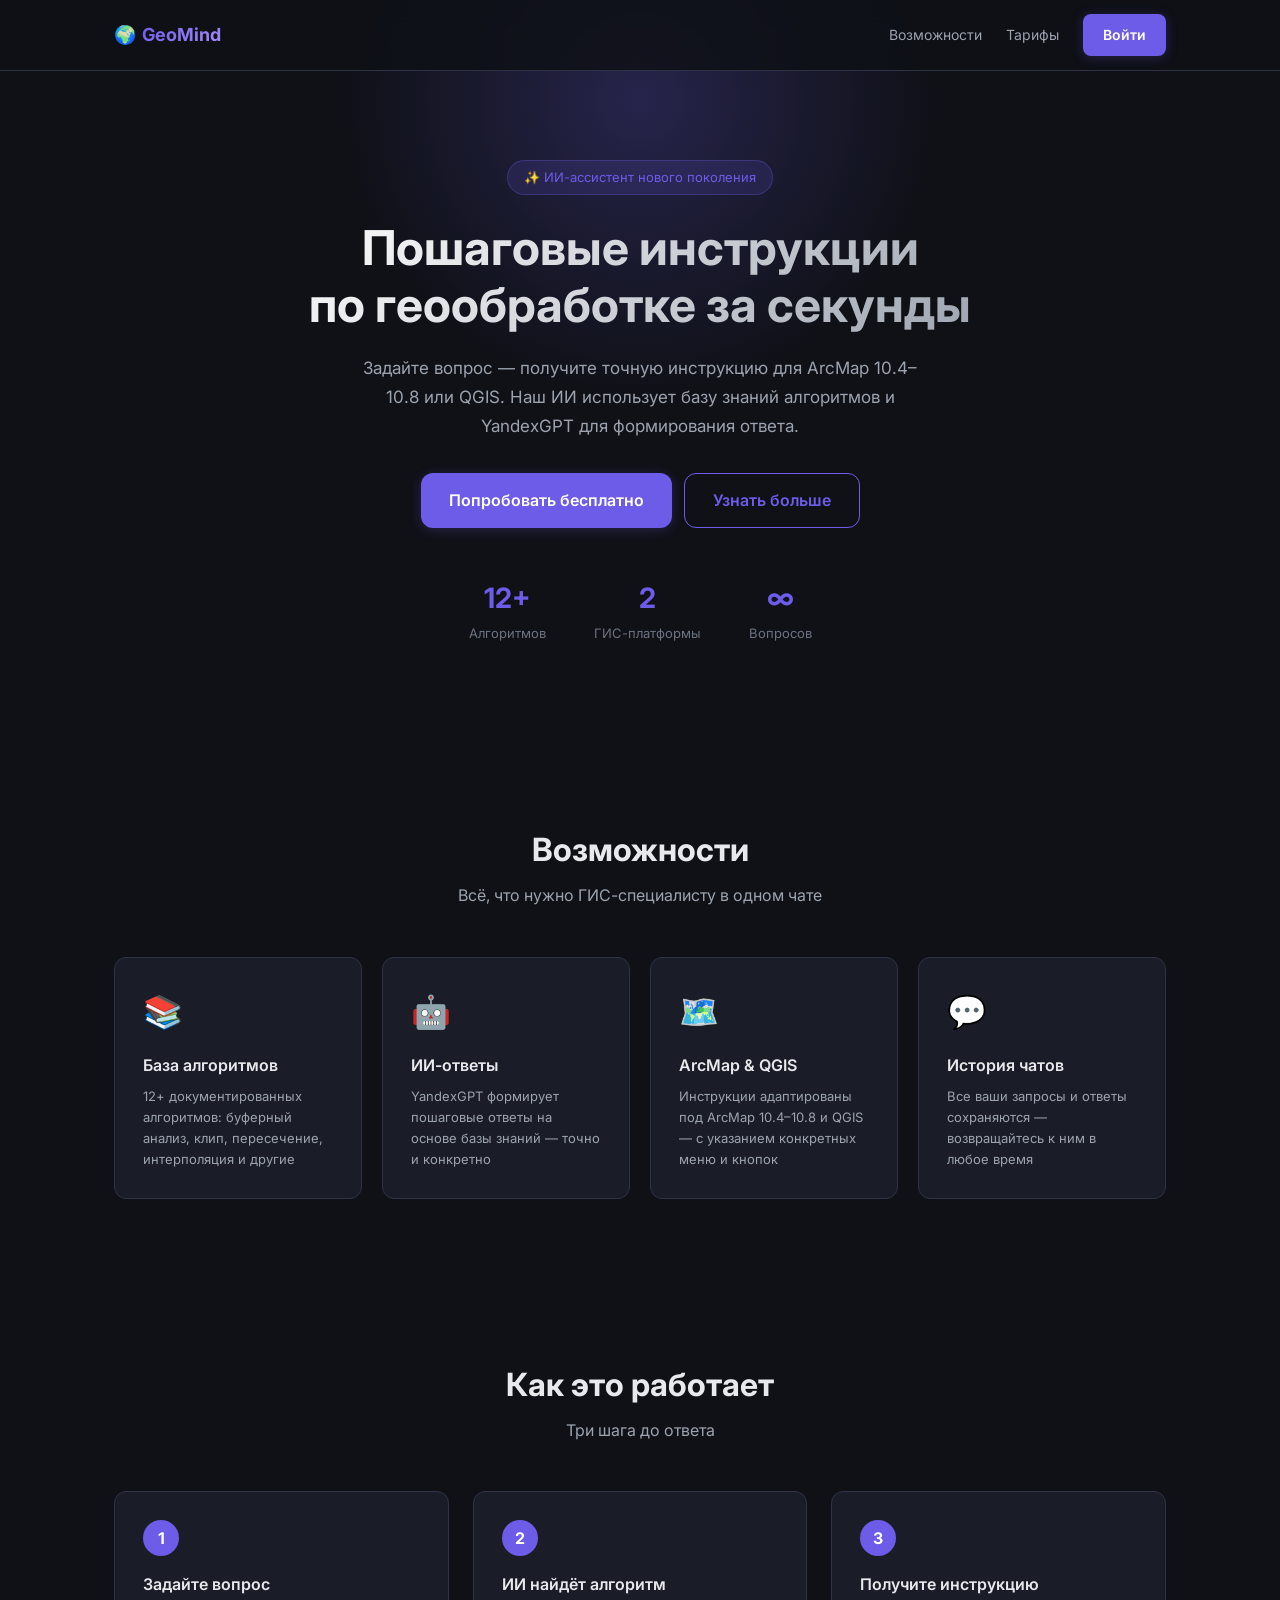
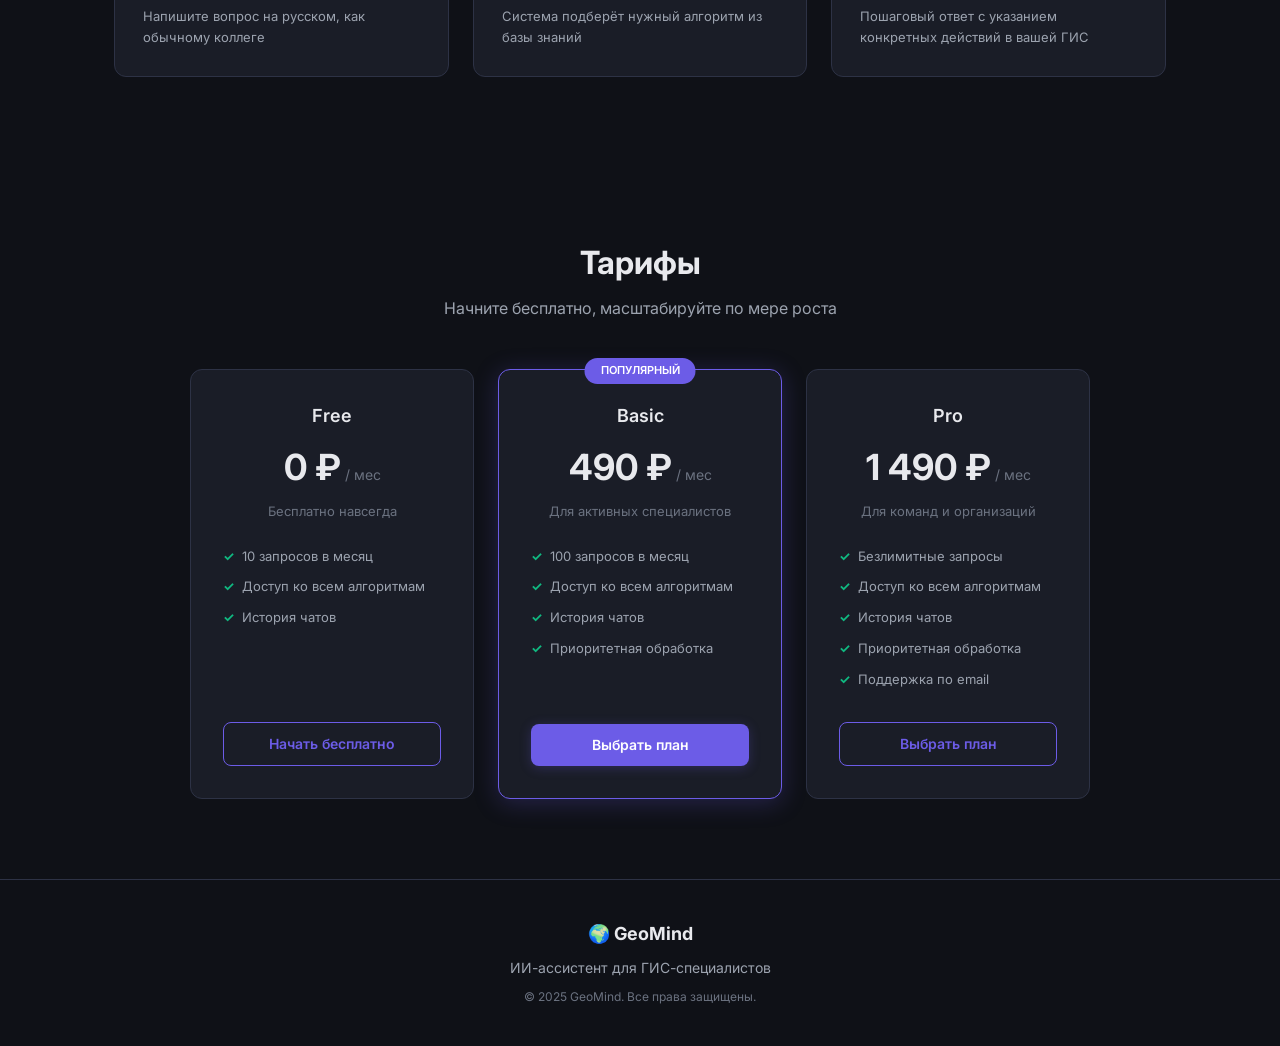
==== static/index.html @ 146fa484 "v3 локальный сайт" ====
<!DOCTYPE html>
<html lang="ru">
<head>
    <meta charset="UTF-8">
    <meta name="viewport" content="width=device-width, initial-scale=1.0">
    <title>GeoMind — ИИ-ассистент для ГИС-специалистов</title>
    <meta name="description" content="Чат-бот с базой знаний алгоритмов геообработки. Получайте пошаговые инструкции для ArcMap и QGIS.">
    <link rel="stylesheet" href="/static/css/style.css">
</head>
<body>

<!-- ===== Navbar ===== -->
<nav class="landing-nav">
    <div class="nav-inner">
        <div class="nav-logo">🌍 <span>GeoMind</span></div>
        <div class="nav-links">
            <a href="#features">Возможности</a>
            <a href="#pricing">Тарифы</a>
            <a href="/static/login.html" class="btn btn-primary">Войти</a>
        </div>
    </div>
</nav>

<!-- ===== Hero ===== -->
<section class="hero">
    <div class="hero-glow"></div>
    <div class="hero-content">
        <div class="hero-badge">✨ ИИ-ассистент нового поколения</div>
        <h1>Пошаговые инструкции<br>по геообработке за секунды</h1>
        <p class="hero-desc">
            Задайте вопрос — получите точную инструкцию для ArcMap 10.4–10.8 или QGIS.
            Наш ИИ использует базу знаний алгоритмов и YandexGPT для формирования ответа.
        </p>
        <div class="hero-actions">
            <a href="/static/login.html" class="btn btn-primary btn-lg">Попробовать бесплатно</a>
            <a href="#features" class="btn btn-outline btn-lg">Узнать больше</a>
        </div>
        <div class="hero-stats">
            <div class="hero-stat">
                <div class="hero-stat-value">12+</div>
                <div class="hero-stat-label">Алгоритмов</div>
            </div>
            <div class="hero-stat">
                <div class="hero-stat-value">2</div>
                <div class="hero-stat-label">ГИС-платформы</div>
            </div>
            <div class="hero-stat">
                <div class="hero-stat-value">∞</div>
                <div class="hero-stat-label">Вопросов</div>
            </div>
        </div>
    </div>
</section>

<!-- ===== Features ===== -->
<section class="features" id="features">
    <h2>Возможности</h2>
    <p class="section-desc">Всё, что нужно ГИС-специалисту в одном чате</p>
    <div class="features-grid">
        <div class="feature-card">
            <div class="feature-icon">📚</div>
            <h3>База алгоритмов</h3>
            <p>12+ документированных алгоритмов: буферный анализ, клип, пересечение, интерполяция и другие</p>
        </div>
        <div class="feature-card">
            <div class="feature-icon">🤖</div>
            <h3>ИИ-ответы</h3>
            <p>YandexGPT формирует пошаговые ответы на основе базы знаний — точно и конкретно</p>
        </div>
        <div class="feature-card">
            <div class="feature-icon">🗺️</div>
            <h3>ArcMap & QGIS</h3>
            <p>Инструкции адаптированы под ArcMap 10.4–10.8 и QGIS — с указанием конкретных меню и кнопок</p>
        </div>
        <div class="feature-card">
            <div class="feature-icon">💬</div>
            <h3>История чатов</h3>
            <p>Все ваши запросы и ответы сохраняются — возвращайтесь к ним в любое время</p>
        </div>
    </div>
</section>

<!-- ===== How it works ===== -->
<section class="how-it-works">
    <h2>Как это работает</h2>
    <p class="section-desc">Три шага до ответа</p>
    <div class="steps-grid">
        <div class="step-card">
            <div class="step-number">1</div>
            <h3>Задайте вопрос</h3>
            <p>Напишите вопрос на русском, как обычному коллеге</p>
        </div>
        <div class="step-card">
            <div class="step-number">2</div>
            <h3>ИИ найдёт алгоритм</h3>
            <p>Система подберёт нужный алгоритм из базы знаний</p>
        </div>
        <div class="step-card">
            <div class="step-number">3</div>
            <h3>Получите инструкцию</h3>
            <p>Пошаговый ответ с указанием конкретных действий в вашей ГИС</p>
        </div>
    </div>
</section>

<!-- ===== Pricing ===== -->
<section class="pricing" id="pricing">
    <h2>Тарифы</h2>
    <p class="section-desc">Начните бесплатно, масштабируйте по мере роста</p>
    <div class="plans-grid">
        <div class="plan-card">
            <h3>Free</h3>
            <div class="price">0 ₽<span> / мес</span></div>
            <div class="period">Бесплатно навсегда</div>
            <ul class="plan-features">
                <li>10 запросов в месяц</li>
                <li>Доступ ко всем алгоритмам</li>
                <li>История чатов</li>
            </ul>
            <a href="/static/login.html?plan=free" class="btn btn-outline btn-full">Начать бесплатно</a>
        </div>
        <div class="plan-card featured">
            <h3>Basic</h3>
            <div class="price">490 ₽<span> / мес</span></div>
            <div class="period">Для активных специалистов</div>
            <ul class="plan-features">
                <li>100 запросов в месяц</li>
                <li>Доступ ко всем алгоритмам</li>
                <li>История чатов</li>
                <li>Приоритетная обработка</li>
            </ul>
            <a href="/static/login.html?plan=basic" class="btn btn-primary btn-full">Выбрать план</a>
        </div>
        <div class="plan-card">
            <h3>Pro</h3>
            <div class="price">1 490 ₽<span> / мес</span></div>
            <div class="period">Для команд и организаций</div>
            <ul class="plan-features">
                <li>Безлимитные запросы</li>
                <li>Доступ ко всем алгоритмам</li>
                <li>История чатов</li>
                <li>Приоритетная обработка</li>
                <li>Поддержка по email</li>
            </ul>
            <a href="/static/login.html?plan=pro" class="btn btn-outline btn-full">Выбрать план</a>
        </div>
    </div>
</section>

<!-- ===== Footer ===== -->
<footer class="landing-footer">
    <div class="footer-inner">
        <div class="footer-logo">🌍 GeoMind</div>
        <div class="footer-text">ИИ-ассистент для ГИС-специалистов</div>
        <div class="footer-copy">© 2025 GeoMind. Все права защищены.</div>
    </div>
</footer>

</body>
</html>
---- static/css/style.css ----
@import url('https://fonts.googleapis.com/css2?family=Inter:wght@400;500;600;700&display=swap');

* { margin: 0; padding: 0; box-sizing: border-box; }

:root {
    --bg-primary: #0f1117;
    --bg-secondary: #1a1d27;
    --bg-tertiary: #242836;
    --bg-hover: #2d3245;
    --accent: #6c5ce7;
    --accent-hover: #7d6ff0;
    --accent-glow: rgba(108, 92, 231, 0.25);
    --text-primary: #e8e9ed;
    --text-secondary: #9ca3af;
    --text-muted: #6b7280;
    --border: #2d3245;
    --success: #10b981;
    --danger: #ef4444;
    --warning: #f59e0b;
    --radius: 12px;
    --radius-sm: 8px;
    --transition: 0.2s ease;
}

body {
    font-family: 'Inter', sans-serif;
    background: var(--bg-primary);
    color: var(--text-primary);
    line-height: 1.6;
    min-height: 100vh;
}

a { color: var(--accent); text-decoration: none; }
a:hover { color: var(--accent-hover); }

/* ========== Buttons ========== */
.btn {
    display: inline-flex; align-items: center; justify-content: center;
    padding: 10px 20px; border: none; border-radius: var(--radius-sm);
    font-family: inherit; font-size: 14px; font-weight: 600;
    cursor: pointer; transition: var(--transition); gap: 8px;
}
.btn-primary {
    background: var(--accent); color: #fff;
    box-shadow: 0 2px 12px var(--accent-glow);
}
.btn-primary:hover { background: var(--accent-hover); transform: translateY(-1px); }
.btn-outline {
    background: transparent; color: var(--accent);
    border: 1.5px solid var(--accent);
}
.btn-outline:hover { background: var(--accent); color: #fff; }
.btn-ghost {
    background: transparent; color: var(--text-secondary);
}
.btn-ghost:hover { background: var(--bg-hover); color: var(--text-primary); }
.btn-full { width: 100%; }

/* ========== Inputs ========== */
.input {
    width: 100%; padding: 10px 14px;
    background: var(--bg-tertiary); border: 1.5px solid var(--border);
    border-radius: var(--radius-sm); color: var(--text-primary);
    font-family: inherit; font-size: 14px;
    transition: var(--transition); outline: none;
}
.input:focus { border-color: var(--accent); box-shadow: 0 0 0 3px var(--accent-glow); }
.input::placeholder { color: var(--text-muted); }

/* ========== Auth Page ========== */
.auth-container {
    display: flex; align-items: center; justify-content: center;
    min-height: 100vh; padding: 20px;
}
.auth-card {
    width: 100%; max-width: 400px; padding: 40px;
    background: var(--bg-secondary); border: 1px solid var(--border);
    border-radius: var(--radius);
}
.auth-card h1 {
    font-size: 24px; font-weight: 700; margin-bottom: 8px;
    background: linear-gradient(135deg, var(--accent), #a78bfa);
    -webkit-background-clip: text; -webkit-text-fill-color: transparent;
}
.auth-card p { color: var(--text-secondary); margin-bottom: 28px; font-size: 14px; }
.form-group { margin-bottom: 16px; }
.form-group label {
    display: block; margin-bottom: 6px;
    font-size: 13px; font-weight: 500; color: var(--text-secondary);
}
.auth-footer { text-align: center; margin-top: 20px; font-size: 13px; color: var(--text-muted); }
.error-msg { color: var(--danger); font-size: 13px; margin-bottom: 12px; display: none; }

/* ========== Dashboard ========== */
.dashboard {
    display: grid;
    grid-template-columns: 260px 1fr 280px;
    height: 100vh;
}

/* --- Left Sidebar (Chats) --- */
.sidebar-left {
    background: var(--bg-secondary);
    border-right: 1px solid var(--border);
    display: flex; flex-direction: column;
    padding: 16px;
}
.sidebar-left h2 {
    font-size: 14px; font-weight: 600;
    color: var(--text-secondary); text-transform: uppercase;
    letter-spacing: 0.5px; margin-bottom: 12px;
}
.chat-list {
    flex: 1; overflow-y: auto;
    display: flex; flex-direction: column; gap: 4px;
}
.chat-item {
    padding: 10px 12px; border-radius: var(--radius-sm);
    cursor: pointer; transition: var(--transition);
    font-size: 14px; color: var(--text-secondary);
    display: flex; align-items: center; justify-content: space-between; gap: 4px;
}
.chat-title {
    flex: 1; overflow: hidden; text-overflow: ellipsis; white-space: nowrap;
    min-width: 0;
}
.chat-actions {
    flex-shrink: 0; gap: 2px; opacity: 0;
    transition: var(--transition);
    display: flex; position: relative; z-index: 2;
}
.chat-rename, .chat-delete {
    background: none; border: none; color: var(--text-muted);
    cursor: pointer; font-size: 16px; padding: 4px 6px; border-radius: 4px;
    transition: var(--transition); line-height: 1;
}
.chat-item:hover .chat-actions { opacity: 1; }
.chat-rename:hover { color: var(--accent); background: rgba(124, 58, 237, 0.15); }
.chat-delete:hover { color: var(--danger); background: rgba(239, 68, 68, 0.15); }
.chat-item:hover { background: var(--bg-hover); color: var(--text-primary); }
.chat-item.active { background: var(--accent); color: #fff; }
.chat-item.active .chat-actions { opacity: 1; }
.chat-item.active .chat-rename, .chat-item.active .chat-delete { color: rgba(255,255,255,0.6); }
.chat-item.active .chat-rename:hover { color: #fff; background: rgba(255,255,255,0.15); }
.chat-item.active .chat-delete:hover { color: #fff; background: rgba(255,255,255,0.15); }

/* --- Chat Area --- */
.chat-area {
    display: flex; flex-direction: column;
    background: var(--bg-primary);
}
.chat-header {
    padding: 16px 24px;
    border-bottom: 1px solid var(--border);
    font-size: 16px; font-weight: 600;
    display: flex; align-items: center; gap: 10px;
}
.chat-header .logo-icon {
    width: 28px; height: 28px; border-radius: 8px;
    background: linear-gradient(135deg, var(--accent), #a78bfa);
    display: flex; align-items: center; justify-content: center;
    font-size: 14px;
}
.messages {
    flex: 1; overflow-y: auto;
    padding: 24px; display: flex; flex-direction: column; gap: 16px;
}
.message {
    max-width: 75%; padding: 12px 16px;
    border-radius: var(--radius); font-size: 14px;
    line-height: 1.6; animation: fadeIn 0.3s ease;
}
@keyframes fadeIn { from { opacity: 0; transform: translateY(8px); } to { opacity: 1; transform: none; } }
.message.user {
    align-self: flex-end;
    background: var(--accent); color: #fff;
    border-bottom-right-radius: 4px;
}
.message.assistant {
    align-self: flex-start;
    background: var(--bg-secondary); color: var(--text-primary);
    border: 1px solid var(--border);
    border-bottom-left-radius: 4px;
}
.message.assistant pre {
    background: var(--bg-tertiary); padding: 8px 12px;
    border-radius: 6px; overflow-x: auto; margin: 8px 0;
    font-size: 13px;
}
.chat-input-area {
    padding: 16px 24px;
    border-top: 1px solid var(--border);
    display: flex; gap: 10px;
}
.chat-input-area .input { flex: 1; }
.empty-state {
    flex: 1; display: flex; align-items: center; justify-content: center;
    flex-direction: column; gap: 12px; color: var(--text-muted);
}
.empty-state .icon { font-size: 48px; opacity: 0.5; }

/* --- Right Sidebar (Profile) --- */
.sidebar-right {
    background: var(--bg-secondary);
    border-left: 1px solid var(--border);
    display: flex; flex-direction: column;
    padding: 20px;
}
.profile-section { margin-bottom: 24px; }
.profile-section h3 {
    font-size: 13px; font-weight: 600; color: var(--text-muted);
    text-transform: uppercase; letter-spacing: 0.5px;
    margin-bottom: 12px;
}
.profile-email {
    font-size: 14px; font-weight: 500; color: var(--text-primary);
    padding: 10px 12px; background: var(--bg-tertiary);
    border-radius: var(--radius-sm);
}
.stat-grid { display: flex; flex-direction: column; gap: 8px; }
.stat-item {
    display: flex; justify-content: space-between; align-items: center;
    padding: 10px 12px; background: var(--bg-tertiary);
    border-radius: var(--radius-sm); font-size: 13px;
}
.stat-item .label { color: var(--text-secondary); }
.stat-item .value { font-weight: 600; color: var(--text-primary); }
.stat-item .value.warn { color: var(--warning); }
.stat-item .value.danger { color: var(--danger); }
.plan-badge {
    display: inline-flex; align-items: center; gap: 6px;
    padding: 6px 12px; border-radius: 20px;
    font-size: 12px; font-weight: 600; text-transform: uppercase;
    letter-spacing: 0.5px;
}
.plan-badge.free { background: rgba(107, 114, 128, 0.2); color: var(--text-secondary); }
.plan-badge.basic { background: rgba(59, 130, 246, 0.2); color: #60a5fa; }
.plan-badge.pro { background: rgba(168, 85, 247, 0.2); color: #c084fc; }
.sidebar-bottom { margin-top: auto; display: flex; flex-direction: column; gap: 8px; }

/* ========== Plans Page ========== */
.plans-container {
    min-height: 100vh; padding: 60px 20px;
    display: flex; flex-direction: column; align-items: center;
}
.plans-container h1 {
    font-size: 32px; font-weight: 700; margin-bottom: 8px;
    background: linear-gradient(135deg, var(--accent), #a78bfa);
    -webkit-background-clip: text; -webkit-text-fill-color: transparent;
}
.plans-container .subtitle {
    color: var(--text-secondary); margin-bottom: 48px; font-size: 16px;
}
.plans-grid {
    display: grid; grid-template-columns: repeat(3, 1fr);
    gap: 24px; max-width: 900px; width: 100%;
}
.plan-card {
    background: var(--bg-secondary); border: 1px solid var(--border);
    border-radius: var(--radius); padding: 32px;
    display: flex; flex-direction: column;
    transition: var(--transition);
}
.plan-card:hover { border-color: var(--accent); transform: translateY(-4px); }
.plan-card.featured {
    border-color: var(--accent);
    box-shadow: 0 4px 24px var(--accent-glow);
    position: relative;
}
.plan-card.featured::before {
    content: 'Популярный';
    position: absolute; top: -12px; left: 50%; transform: translateX(-50%);
    background: var(--accent); color: #fff;
    padding: 4px 16px; border-radius: 20px;
    font-size: 11px; font-weight: 600; text-transform: uppercase;
}
.plan-card h3 { font-size: 18px; font-weight: 600; margin-bottom: 8px; }
.plan-card .price {
    font-size: 36px; font-weight: 700; margin-bottom: 4px;
}
.plan-card .price span { font-size: 14px; font-weight: 400; color: var(--text-muted); }
.plan-card .period { font-size: 13px; color: var(--text-muted); margin-bottom: 24px; }
.plan-features {
    list-style: none; margin-bottom: 32px; flex: 1;
    display: flex; flex-direction: column; gap: 10px;
}
.plan-features li {
    font-size: 13px; color: var(--text-secondary);
    display: flex; align-items: center; gap: 8px;
}
.plan-features li::before { content: '✓'; color: var(--success); font-weight: 700; }
.plans-back {
    margin-top: 32px; font-size: 14px; color: var(--text-muted);
}

/* ========== Loading ========== */
.typing-indicator {
    display: flex; gap: 4px; padding: 12px 16px;
    align-self: flex-start;
    background: var(--bg-secondary); border: 1px solid var(--border);
    border-radius: var(--radius); border-bottom-left-radius: 4px;
}
.typing-indicator span {
    width: 6px; height: 6px; border-radius: 50%;
    background: var(--text-muted);
    animation: typing 1.4s infinite ease-in-out;
}
.typing-indicator span:nth-child(2) { animation-delay: 0.2s; }
.typing-indicator span:nth-child(3) { animation-delay: 0.4s; }
@keyframes typing {
    0%, 60%, 100% { transform: translateY(0); opacity: 0.4; }
    30% { transform: translateY(-6px); opacity: 1; }
}

/* ========== Scrollbar ========== */
::-webkit-scrollbar { width: 6px; }
::-webkit-scrollbar-track { background: transparent; }
::-webkit-scrollbar-thumb { background: var(--bg-hover); border-radius: 3px; }
::-webkit-scrollbar-thumb:hover { background: var(--text-muted); }

/* ========== Landing Page ========== */
.btn-lg { padding: 14px 28px; font-size: 16px; border-radius: var(--radius); }

/* --- Navbar --- */
.landing-nav {
    position: fixed; top: 0; left: 0; right: 0; z-index: 100;
    background: rgba(15, 17, 23, 0.85); backdrop-filter: blur(12px);
    border-bottom: 1px solid var(--border);
}
.nav-inner {
    max-width: 1100px; margin: 0 auto;
    padding: 14px 24px;
    display: flex; align-items: center; justify-content: space-between;
}
.nav-logo {
    font-size: 18px; font-weight: 700; color: var(--text-primary);
    display: flex; align-items: center; gap: 6px;
}
.nav-logo span {
    background: linear-gradient(135deg, var(--accent), #a78bfa);
    -webkit-background-clip: text; background-clip: text;
    -webkit-text-fill-color: transparent;
}
.nav-links {
    display: flex; align-items: center; gap: 24px; font-size: 14px;
}
.nav-links a { color: var(--text-secondary); transition: var(--transition); }
.nav-links a:hover { color: var(--text-primary); }
.nav-links .btn { color: #fff; }

/* --- Hero --- */
.hero {
    position: relative; padding: 160px 24px 100px;
    text-align: center; overflow: hidden;
}
.hero-glow {
    position: absolute; top: -200px; left: 50%; transform: translateX(-50%);
    width: 600px; height: 600px; border-radius: 50%;
    background: radial-gradient(circle, var(--accent-glow) 0%, transparent 70%);
    pointer-events: none; animation: pulse 6s ease-in-out infinite;
}
@keyframes pulse {
    0%, 100% { opacity: 0.5; transform: translateX(-50%) scale(1); }
    50% { opacity: 0.8; transform: translateX(-50%) scale(1.1); }
}
.hero-content { position: relative; max-width: 720px; margin: 0 auto; }
.hero-badge {
    display: inline-block; padding: 6px 16px;
    background: rgba(108, 92, 231, 0.15); border: 1px solid rgba(108, 92, 231, 0.3);
    border-radius: 20px; font-size: 13px; color: var(--accent);
    margin-bottom: 24px;
}
.hero h1 {
    font-size: 48px; font-weight: 700; line-height: 1.2; margin-bottom: 20px;
    background: linear-gradient(135deg, #fff, var(--text-secondary));
    -webkit-background-clip: text; background-clip: text;
    -webkit-text-fill-color: transparent;
}
.hero-desc {
    font-size: 17px; color: var(--text-secondary);
    max-width: 560px; margin: 0 auto 32px; line-height: 1.7;
}
.hero-actions { display: flex; gap: 12px; justify-content: center; margin-bottom: 48px; }
.hero-stats {
    display: flex; justify-content: center; gap: 48px;
}
.hero-stat-value {
    font-size: 28px; font-weight: 700; color: var(--accent);
}
.hero-stat-label {
    font-size: 13px; color: var(--text-muted); margin-top: 2px;
}

/* --- Sections common --- */
.features, .how-it-works, .pricing {
    max-width: 1100px; margin: 0 auto;
    padding: 80px 24px; text-align: center;
}
.features h2, .how-it-works h2, .pricing h2 {
    font-size: 32px; font-weight: 700; margin-bottom: 8px;
}
.section-desc {
    color: var(--text-secondary); font-size: 16px; margin-bottom: 48px;
}

/* --- Features Grid --- */
.features-grid {
    display: grid; grid-template-columns: repeat(4, 1fr);
    gap: 20px; text-align: left;
}
.feature-card {
    padding: 28px; background: var(--bg-secondary);
    border: 1px solid var(--border); border-radius: var(--radius);
    transition: var(--transition);
}
.feature-card:hover { border-color: var(--accent); transform: translateY(-4px); }
.feature-icon { font-size: 32px; margin-bottom: 16px; }
.feature-card h3 { font-size: 16px; font-weight: 600; margin-bottom: 8px; }
.feature-card p { font-size: 13px; color: var(--text-secondary); line-height: 1.6; }

/* --- How it works --- */
.steps-grid {
    display: grid; grid-template-columns: repeat(3, 1fr);
    gap: 24px; text-align: left;
}
.step-card {
    padding: 28px; background: var(--bg-secondary);
    border: 1px solid var(--border); border-radius: var(--radius);
    position: relative;
}
.step-number {
    width: 36px; height: 36px; border-radius: 50%;
    background: var(--accent); color: #fff;
    display: flex; align-items: center; justify-content: center;
    font-size: 16px; font-weight: 700; margin-bottom: 16px;
}
.step-card h3 { font-size: 16px; font-weight: 600; margin-bottom: 8px; }
.step-card p { font-size: 13px; color: var(--text-secondary); line-height: 1.6; }

/* --- Pricing (on landing) --- */
.pricing .plans-grid { margin: 0 auto; }

/* --- Footer --- */
.landing-footer {
    border-top: 1px solid var(--border);
    padding: 40px 24px; text-align: center;
}
.footer-inner { max-width: 1100px; margin: 0 auto; }
.footer-logo {
    font-size: 18px; font-weight: 700; margin-bottom: 8px;
}
.footer-text { font-size: 14px; color: var(--text-secondary); margin-bottom: 8px; }
.footer-copy { font-size: 12px; color: var(--text-muted); }
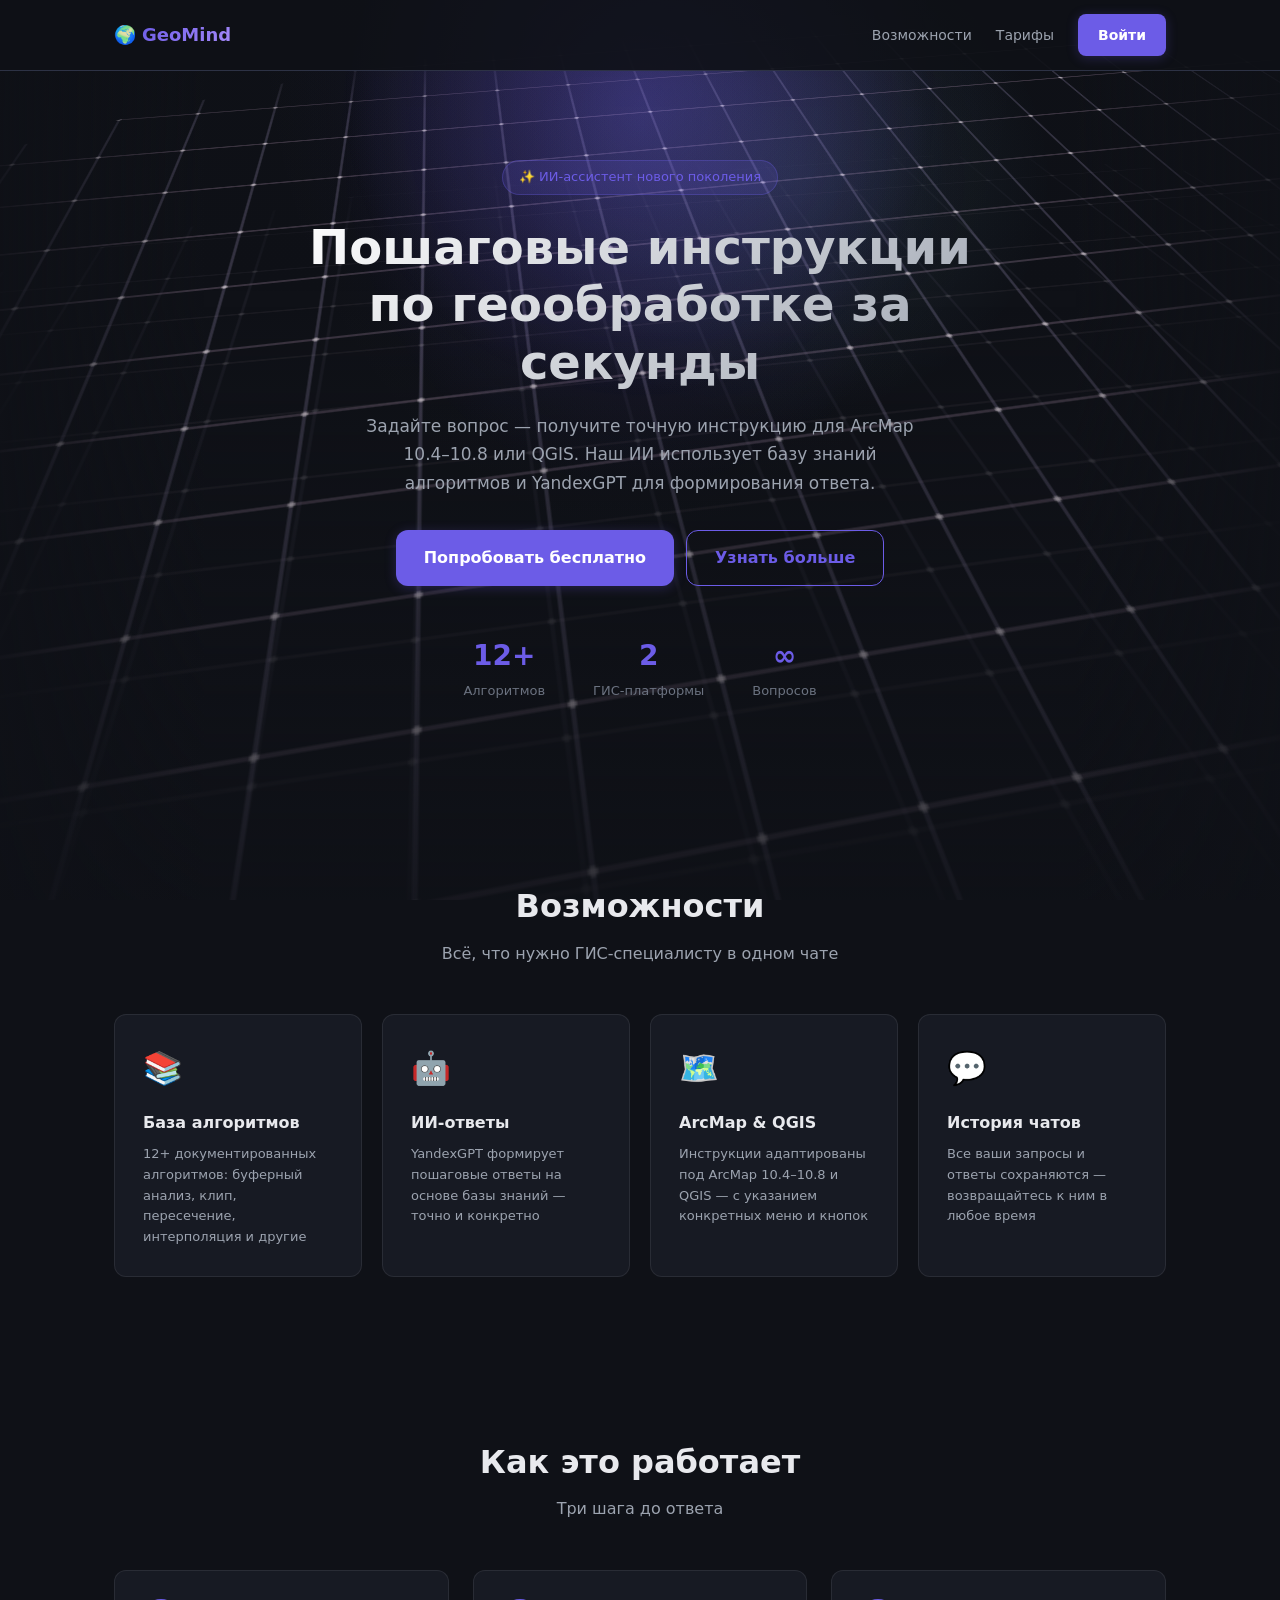
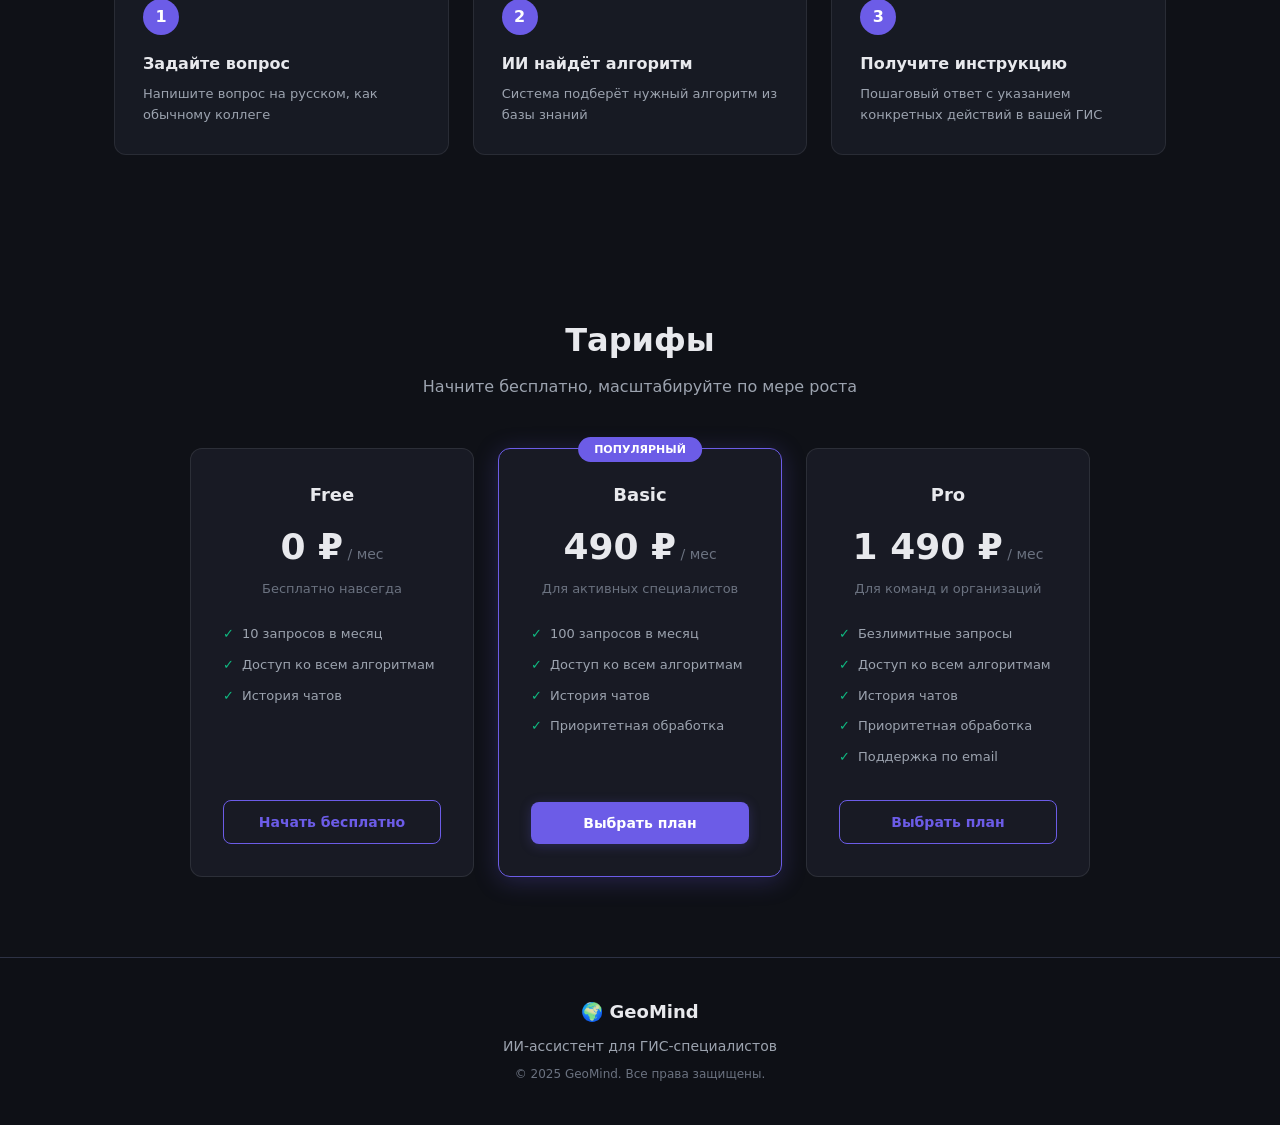
==== commit 6334da33: "v2 рабочая версия 4" ====
--- a/static/index.html
+++ b/static/index.html
@@ -5,9 +5,14 @@
     <meta name="viewport" content="width=device-width, initial-scale=1.0">
     <title>GeoMind — ИИ-ассистент для ГИС-специалистов</title>
     <meta name="description" content="Чат-бот с базой знаний алгоритмов геообработки. Получайте пошаговые инструкции для ArcMap и QGIS.">
-    <link rel="stylesheet" href="/static/css/style.css">
+    <link rel="icon" type="image/svg+xml" href="/static/favicon.svg?v=perf-ops-4">
+    <link rel="stylesheet" href="/static/css/style.min.css?v=perf-ops-4">
 </head>
 <body>
+<div class="landing-mesh-bg" aria-hidden="true">
+    <div class="mesh-plane mesh-plane-main"></div>
+    <div class="mesh-plane mesh-plane-shadow"></div>
+</div>
 
 <!-- ===== Navbar ===== -->
 <nav class="landing-nav">
@@ -26,7 +31,7 @@
     <div class="hero-glow"></div>
     <div class="hero-content">
         <div class="hero-badge">✨ ИИ-ассистент нового поколения</div>
-        <h1>Пошаговые инструкции<br>по геообработке за секунды</h1>
+        <h1>Пошаговые инструкции <br>по геообработке за секунды</h1>
         <p class="hero-desc">
             Задайте вопрос — получите точную инструкцию для ArcMap 10.4–10.8 или QGIS.
             Наш ИИ использует базу знаний алгоритмов и YandexGPT для формирования ответа.
--- a/static/css/style.min.css
+++ b/static/css/style.min.css
@@ -0,0 +1 @@
+*{margin:0;padding:0;box-sizing:border-box}html{width:100%;max-width:100%;overflow-x:hidden}:root{--bg-primary:#0f1117;--bg-secondary:#1a1d27;--bg-tertiary:#242836;--bg-hover:#2d3245;--accent:#6c5ce7;--accent-hover:#7d6ff0;--accent-glow:rgba(108, 92, 231, 0.25);--text-primary:#e8e9ed;--text-secondary:#9ca3af;--text-muted:#6b7280;--border:#2d3245;--success:#10b981;--danger:#ef4444;--warning:#f59e0b;--radius:12px;--radius-sm:8px;--transition:0.2s ease}body{font-family:Inter,ui-sans-serif,system-ui,-apple-system,BlinkMacSystemFont,"Segoe UI",sans-serif;background:var(--bg-primary);color:var(--text-primary);line-height:1.6;width:100%;max-width:100%;min-height:100vh;overflow-x:hidden}a{color:var(--accent);text-decoration:none}a:hover{color:var(--accent-hover)}.btn{display:inline-flex;align-items:center;justify-content:center;padding:10px 20px;border:none;border-radius:var(--radius-sm);font-family:inherit;font-size:14px;font-weight:600;cursor:pointer;transition:var(--transition);gap:8px}.btn-primary{background:var(--accent);color:#fff;box-shadow:0 2px 12px var(--accent-glow)}.btn-primary:hover{background:var(--accent-hover);transform:translateY(-1px)}.btn-outline{background:0 0;color:var(--accent);border:1.5px solid var(--accent)}.btn-outline:hover{background:var(--accent);color:#fff}.btn-ghost{background:0 0;color:var(--text-secondary)}.btn-ghost:hover{background:var(--bg-hover);color:var(--text-primary)}.btn-full{width:100%}.input{width:100%;padding:10px 14px;background:var(--bg-tertiary);border:1.5px solid var(--border);border-radius:var(--radius-sm);color:var(--text-primary);font-family:inherit;font-size:14px;transition:var(--transition);outline:0}.input:focus{border-color:var(--accent);box-shadow:0 0 0 3px var(--accent-glow)}.input::placeholder{color:var(--text-muted)}.auth-container{display:flex;align-items:center;justify-content:center;min-height:100vh;padding:20px}.auth-card{width:100%;max-width:400px;padding:40px;background:var(--bg-secondary);border:1px solid var(--border);border-radius:var(--radius)}.auth-card h1{font-size:24px;font-weight:700;margin-bottom:8px;background:linear-gradient(135deg,var(--accent),#a78bfa);-webkit-background-clip:text;-webkit-text-fill-color:transparent}.auth-card p{color:var(--text-secondary);margin-bottom:28px;font-size:14px}.form-group{margin-bottom:16px}.form-group label{display:block;margin-bottom:6px;font-size:13px;font-weight:500;color:var(--text-secondary)}.auth-footer{text-align:center;margin-top:20px;font-size:13px;color:var(--text-muted)}.error-msg{color:var(--danger);font-size:13px;margin-bottom:12px;display:none}.dashboard{display:grid;grid-template-columns:260px 1fr 280px;height:100vh;overflow:hidden}.sidebar-left{background:var(--bg-secondary);border-right:1px solid var(--border);display:flex;flex-direction:column;padding:16px;min-height:0;overflow:hidden}.sidebar-left h2{font-size:14px;font-weight:600;color:var(--text-secondary);text-transform:uppercase;letter-spacing:.5px;margin-bottom:12px}.chat-list{flex:1;overflow-y:auto;display:flex;flex-direction:column;gap:4px;min-height:0}.sidebar-left-bottom{margin-top:12px;padding-top:12px;border-top:1px solid var(--border);flex-shrink:0}.report-bug-widget{display:flex;flex-direction:column;gap:10px}.report-bug-panel{display:flex;flex-direction:column;gap:10px;padding:12px;background:var(--bg-tertiary);border:1px solid var(--border);border-radius:var(--radius-sm)}.report-bug-panel[hidden]{display:none!important}.report-bug-btn{min-height:42px}.report-bug-textarea{width:100%;min-height:88px;resize:vertical;padding:10px 12px;background:var(--bg-primary);border:1px solid var(--border);border-radius:var(--radius-sm);color:var(--text-primary);font-family:inherit;font-size:13px;line-height:1.45;outline:0}.report-bug-textarea:focus{border-color:var(--accent);box-shadow:0 0 0 3px var(--accent-glow)}.report-bug-textarea::placeholder{color:var(--text-muted)}.report-bug-actions{display:flex;align-items:center;justify-content:space-between;gap:8px}.report-bug-status{min-height:1.2em;font-size:12px;color:var(--text-secondary)}.report-bug-status.success{color:var(--success)}.report-bug-status.error{color:var(--danger)}.report-bug-send-btn{padding:8px 12px;min-height:34px;flex-shrink:0}.chat-item{padding:10px 12px;border-radius:var(--radius-sm);cursor:pointer;transition:var(--transition);font-size:14px;color:var(--text-secondary);display:flex;align-items:center;justify-content:space-between;gap:4px}.chat-title{flex:1;overflow:hidden;text-overflow:ellipsis;white-space:nowrap;min-width:0}.chat-actions{flex-shrink:0;gap:2px;opacity:0;transition:var(--transition);display:flex;position:relative;z-index:2}.chat-delete,.chat-rename{background:0 0;border:none;color:var(--text-muted);cursor:pointer;font-size:16px;padding:4px 6px;border-radius:4px;transition:var(--transition);line-height:1}.chat-item:hover .chat-actions{opacity:1}.chat-rename:hover{color:var(--accent);background:rgba(124,58,237,.15)}.chat-delete:hover{color:var(--danger);background:rgba(239,68,68,.15)}.chat-item:hover{background:var(--bg-hover);color:var(--text-primary)}.chat-item.active{background:var(--accent);color:#fff}.chat-item.active .chat-actions{opacity:1}.chat-item.active .chat-delete,.chat-item.active .chat-rename{color:rgba(255,255,255,.6)}.chat-item.active .chat-rename:hover{color:#fff;background:rgba(255,255,255,.15)}.chat-item.active .chat-delete:hover{color:#fff;background:rgba(255,255,255,.15)}.chat-area{display:flex;flex-direction:column;background:var(--bg-primary);min-width:0;min-height:0;overflow:hidden}.chat-header{padding:16px 24px;border-bottom:1px solid var(--border);font-size:16px;font-weight:600;display:flex;align-items:center;gap:10px}.chat-header .logo-icon{width:28px;height:28px;border-radius:8px;background:linear-gradient(135deg,var(--accent),#a78bfa);display:flex;align-items:center;justify-content:center;font-size:14px}.messages{flex:1;overflow-y:auto;padding:24px;display:flex;flex-direction:column;gap:16px;min-height:0}.message{max-width:75%;padding:12px 16px;border-radius:var(--radius);font-size:14px;line-height:1.6;animation:fadeIn .3s ease}@keyframes fadeIn{from{opacity:0;transform:translateY(8px)}to{opacity:1;transform:none}}.message.user{align-self:flex-end;background:var(--accent);color:#fff;border-bottom-right-radius:4px}.message.assistant{align-self:flex-start;background:var(--bg-secondary);color:var(--text-primary);border:1px solid var(--border);border-bottom-left-radius:4px}.message-content{font-size:14px;line-height:1.55;word-wrap:break-word;overflow-wrap:break-word}.message-content>:first-child{margin-top:0}.message-content>:last-child{margin-bottom:0}.message-content p{margin:0 0 .85em}.message-content h1,.message-content h2,.message-content h3,.message-content h4{font-size:15px;font-weight:600;color:var(--text-primary);margin:1.1em 0 .5em;line-height:1.3}.message-content h1:first-child,.message-content h2:first-child,.message-content h3:first-child,.message-content h4:first-child{margin-top:0}.message-content ol,.message-content ul{margin:.35em 0 .85em;padding-left:1.35em}.message-content li{margin:.35em 0;padding-left:.15em}.message-content li>p{margin:.25em 0}.message-content a{color:var(--accent);text-decoration:underline;text-underline-offset:2px}.message-content a:hover{opacity:.9}.message-content code{font-family:ui-monospace,monospace;font-size:.9em;background:var(--bg-tertiary);padding:.12em .4em;border-radius:4px}.message-content pre{background:var(--bg-tertiary);padding:10px 12px;border-radius:6px;overflow-x:auto;margin:.65em 0;font-size:13px;line-height:1.45}.message-content pre code{padding:0;background:0 0}.message-content blockquote{margin:.65em 0;padding-left:12px;border-left:3px solid var(--accent);color:var(--text-secondary)}.message-content hr{border:none;border-top:1px solid var(--border);margin:1em 0}.message-content table{border-collapse:collapse;width:100%;margin:.65em 0;font-size:13px}.message-content td,.message-content th{border:1px solid var(--border);padding:6px 10px;text-align:left}.message-content th{background:var(--bg-tertiary);font-weight:600}.chat-input-area{padding:16px 24px;border-top:1px solid var(--border);display:flex;gap:10px}.chat-input-area .input{flex:1}.empty-state{flex:1;display:flex;align-items:center;justify-content:center;flex-direction:column;gap:12px;color:var(--text-muted)}.empty-state .icon{font-size:48px;opacity:.5}.sidebar-right{background:var(--bg-secondary);border-left:1px solid var(--border);display:flex;flex-direction:column;padding:20px;min-height:0;overflow-y:auto}.profile-section{margin-bottom:24px}.profile-section h3{font-size:13px;font-weight:600;color:var(--text-muted);text-transform:uppercase;letter-spacing:.5px;margin-bottom:12px}.profile-email{font-size:14px;font-weight:500;color:var(--text-primary);padding:10px 12px;background:var(--bg-tertiary);border-radius:var(--radius-sm)}.stat-grid{display:flex;flex-direction:column;gap:8px}.stat-item{display:flex;justify-content:space-between;align-items:center;padding:10px 12px;background:var(--bg-tertiary);border-radius:var(--radius-sm);font-size:13px}.stat-item .label{color:var(--text-secondary)}.stat-item .value{font-weight:600;color:var(--text-primary)}.stat-item .value.warn{color:var(--warning)}.stat-item .value.danger{color:var(--danger)}.plan-badge{display:inline-flex;align-items:center;gap:6px;padding:6px 12px;border-radius:20px;font-size:12px;font-weight:600;text-transform:uppercase;letter-spacing:.5px}.plan-badge.free{background:rgba(107,114,128,.2);color:var(--text-secondary)}.plan-badge.basic{background:rgba(59,130,246,.2);color:#60a5fa}.plan-badge.pro{background:rgba(168,85,247,.2);color:#c084fc}.sidebar-bottom{margin-top:auto;display:flex;flex-direction:column;gap:8px;flex-shrink:0}.converter-block{padding-bottom:8px}.converter-intro{font-size:12px;color:var(--text-muted);margin-bottom:10px;line-height:1.45}.converter-label{display:block;font-size:11px;font-weight:600;color:var(--text-muted);text-transform:uppercase;letter-spacing:.4px;margin-bottom:6px;margin-top:10px}.converter-label:first-of-type{margin-top:0}.converter-select{width:100%;padding:8px 10px;background:var(--bg-tertiary);border:1px solid var(--border);border-radius:var(--radius-sm);color:var(--text-primary);font-family:inherit;font-size:13px;cursor:pointer}.converter-select:focus{outline:0;border-color:var(--accent);box-shadow:0 0 0 3px var(--accent-glow)}.converter-hint{font-size:11px;color:var(--text-muted);margin-top:8px;line-height:1.4;min-height:2.8em}#conv-open-btn{margin-top:14px}.export-actions{display:flex;flex-direction:column;gap:8px;margin-top:10px}.export-actions .btn[disabled]{opacity:.45;cursor:not-allowed;pointer-events:none}.modal-overlay{position:fixed;inset:0;background:rgba(0,0,0,.55);backdrop-filter:blur(4px);display:flex;align-items:center;justify-content:center;z-index:10000;padding:16px}.modal-overlay[hidden]{display:none!important}.modal-box{width:100%;max-width:420px;background:var(--bg-secondary);border:1px solid var(--border);border-radius:var(--radius);padding:24px;box-shadow:0 16px 48px rgba(0,0,0,.45)}.modal-box h4{font-size:16px;font-weight:600;margin-bottom:8px;color:var(--text-primary)}.modal-desc{font-size:13px;color:var(--text-secondary);margin-bottom:16px;line-height:1.45}.converter-file-input{width:100%;font-size:13px;color:var(--text-secondary);margin-bottom:16px}.modal-actions{display:flex;gap:10px;justify-content:flex-end;flex-wrap:wrap}.modal-status{margin-top:14px;font-size:13px;color:var(--text-secondary);min-height:1.25em}.conv-download{margin-top:12px}.conv-download[hidden]{display:none!important}.admin-page{min-height:100vh;padding:32px 24px 48px;background:radial-gradient(circle at top left,rgba(108,92,231,.16),transparent 30%),linear-gradient(180deg,#0f1117 0,#131722 100%);overflow-y:auto}.admin-header{max-width:1440px;margin:0 auto 24px;display:flex;align-items:flex-start;justify-content:space-between;gap:16px}.admin-eyebrow{font-size:12px;font-weight:700;text-transform:uppercase;letter-spacing:.12em;color:var(--accent);margin-bottom:8px}.admin-header h1{font-size:32px;line-height:1.1;margin-bottom:8px}.admin-subtitle{color:var(--text-secondary);font-size:14px;max-width:680px}.admin-header-actions{display:flex;gap:10px;flex-wrap:wrap}.admin-main{max-width:1440px;margin:0 auto;display:flex;flex-direction:column;gap:20px}.admin-stats-grid{display:grid;grid-template-columns:repeat(7,minmax(0,1fr));gap:12px}.admin-card,.admin-empty,.admin-section,.admin-stat-card{background:rgba(26,29,39,.92);border:1px solid var(--border);border-radius:var(--radius)}.admin-stat-card{padding:18px}.admin-stat-value{font-size:28px;font-weight:700;color:var(--text-primary);line-height:1;margin-bottom:8px}.admin-stat-label{font-size:12px;color:var(--text-secondary)}.admin-section{padding:18px}.admin-section-head{display:flex;align-items:center;justify-content:space-between;gap:12px;margin-bottom:14px}.admin-section h2{font-size:18px;font-weight:600}.admin-table-note{color:var(--text-muted);font-size:12px}.admin-table-wrap{overflow:auto}.admin-table{width:100%;border-collapse:collapse;min-width:820px}.admin-table td,.admin-table th{text-align:left;padding:12px 10px;border-bottom:1px solid var(--border);vertical-align:top;font-size:13px}.admin-table th{color:var(--text-secondary);font-weight:600;background:rgba(255,255,255,.02);position:sticky;top:0}.admin-table tr:last-child td{border-bottom:none}.admin-grid-2{display:grid;grid-template-columns:minmax(0,1.1fr) minmax(0,1fr);gap:20px}.admin-cards{display:flex;flex-direction:column;gap:12px;max-height:640px;overflow:auto}.admin-card{padding:14px}.admin-card-foot,.admin-card-meta{display:flex;gap:10px;flex-wrap:wrap;font-size:12px;color:var(--text-secondary)}.admin-card-text{margin:10px 0;font-size:14px;white-space:pre-wrap;word-break:break-word}.admin-denied,.admin-empty{max-width:720px;margin:80px auto;padding:24px;text-align:center;color:var(--text-secondary)}@media (max-width:1280px){.admin-stats-grid{grid-template-columns:repeat(3,minmax(0,1fr))}.admin-grid-2{grid-template-columns:1fr}}@media (max-width:720px){.admin-page{padding:20px 14px 32px}.admin-header{flex-direction:column}.admin-stats-grid{grid-template-columns:repeat(2,minmax(0,1fr))}.admin-section{padding:14px}}.plans-container{min-height:100vh;padding:60px 20px;display:flex;flex-direction:column;align-items:center}.plans-container h1{font-size:32px;font-weight:700;margin-bottom:8px;background:linear-gradient(135deg,var(--accent),#a78bfa);-webkit-background-clip:text;-webkit-text-fill-color:transparent}.plans-container .subtitle{color:var(--text-secondary);margin-bottom:48px;font-size:16px}.plans-grid{display:grid;grid-template-columns:repeat(3,1fr);gap:24px;max-width:900px;width:100%}.plan-card{background:rgba(26,29,39,.86);border:1px solid rgba(255,255,255,.09);border-radius:var(--radius);padding:32px;display:flex;flex-direction:column;transition:var(--transition)}.plan-card:hover{border-color:var(--accent);transform:translateY(-4px)}.plan-card.featured{border-color:var(--accent);box-shadow:0 4px 24px var(--accent-glow);position:relative}.plan-card.featured::before{content:'Популярный';position:absolute;top:-12px;left:50%;transform:translateX(-50%);background:var(--accent);color:#fff;padding:4px 16px;border-radius:20px;font-size:11px;font-weight:600;text-transform:uppercase}.plan-card h3{font-size:18px;font-weight:600;margin-bottom:8px}.plan-card .price{font-size:36px;font-weight:700;margin-bottom:4px}.plan-card .price span{font-size:14px;font-weight:400;color:var(--text-muted)}.plan-card .period{font-size:13px;color:var(--text-muted);margin-bottom:24px}.plan-features{list-style:none;margin-bottom:32px;flex:1;display:flex;flex-direction:column;gap:10px}.plan-features li{font-size:13px;color:var(--text-secondary);display:flex;align-items:center;gap:8px}.plan-features li::before{content:'✓';color:var(--success);font-weight:700}.plans-back{margin-top:32px;font-size:14px;color:var(--text-muted)}.typing-indicator{display:flex;gap:4px;padding:12px 16px;align-self:flex-start;background:var(--bg-secondary);border:1px solid var(--border);border-radius:var(--radius);border-bottom-left-radius:4px}.typing-indicator span{width:6px;height:6px;border-radius:50%;background:var(--text-muted);animation:typing 1.4s infinite ease-in-out}.typing-indicator span:nth-child(2){animation-delay:.2s}.typing-indicator span:nth-child(3){animation-delay:.4s}@keyframes typing{0%,100%,60%{transform:translateY(0);opacity:.4}30%{transform:translateY(-6px);opacity:1}}::-webkit-scrollbar{width:6px}::-webkit-scrollbar-track{background:0 0}::-webkit-scrollbar-thumb{background:var(--bg-hover);border-radius:3px}::-webkit-scrollbar-thumb:hover{background:var(--text-muted)}.btn-lg{padding:14px 28px;font-size:16px;border-radius:var(--radius)}.landing-mesh-bg{position:fixed;inset:0;width:100vw;max-width:100vw;z-index:-1;overflow:hidden;pointer-events:none;contain:paint;background:linear-gradient(180deg,rgba(15,17,23,.28) 0,rgba(15,17,23,.7) 48%,rgba(15,17,23,.94) 100%),radial-gradient(ellipse at 50% 0,rgba(108,92,231,.14),transparent 42%),var(--bg-primary)}.landing-mesh-bg::after,.landing-mesh-bg::before{content:'';position:absolute;inset:0}.landing-mesh-bg::before{background:radial-gradient(ellipse at 50% 14%,rgba(108,92,231,.18),transparent 34%),radial-gradient(ellipse at 62% 20%,rgba(140,219,244,.1),transparent 24%);opacity:.95}.landing-mesh-bg::after{background:linear-gradient(90deg,rgba(15,17,23,.84),transparent 16%,transparent 84%,rgba(15,17,23,.88)),linear-gradient(180deg,rgba(15,17,23,.04),transparent 34%,rgba(15,17,23,.82) 100%)}.mesh-plane{position:absolute;left:50%;top:4vh;width:138vw;height:140vh;transform-origin:center top;border-radius:50%;opacity:.72;background-image:url("/static/landing-grid.svg");background-repeat:repeat;background-size:64px 64px;will-change:transform,opacity}.mesh-plane-main{transform:translateX(-50%) perspective(1080px) rotateX(66deg) rotateZ(-10deg) translate3d(0,0,0);animation:landingMeshFloat 22s ease-in-out infinite alternate;mask-image:linear-gradient(180deg,transparent 0%,#000 10%,#000 72%,transparent 100%)}.mesh-plane-shadow{top:16vh;transform:translateX(-50%) perspective(1080px) rotateX(68deg) rotateZ(-10deg) translate3d(0,48px,0);opacity:.18;animation:landingMeshFloatSoft 28s ease-in-out infinite alternate;mask-image:linear-gradient(180deg,transparent 0%,#000 16%,#000 64%,transparent 100%)}@keyframes landingMeshFloat{0%{transform:translateX(-50%) perspective(1080px) rotateX(66deg) rotateZ(-10deg) translate3d(-12px,-8px,0);opacity:.72}100%{transform:translateX(-50%) perspective(1080px) rotateX(65deg) rotateZ(-8deg) translate3d(14px,12px,0);opacity:.82}}@keyframes landingMeshFloatSoft{0%{transform:translateX(-50%) perspective(1080px) rotateX(68deg) rotateZ(-10deg) translate3d(10px,44px,0);opacity:.12}100%{transform:translateX(-50%) perspective(1080px) rotateX(67deg) rotateZ(-12deg) translate3d(-10px,60px,0);opacity:.2}}.landing-nav{position:fixed;top:0;left:0;right:0;z-index:100;background:rgba(15,17,23,.9);border-bottom:1px solid var(--border)}.nav-inner{max-width:1100px;margin:0 auto;padding:14px 24px;display:flex;align-items:center;justify-content:space-between}.nav-logo{font-size:18px;font-weight:700;color:var(--text-primary);display:flex;align-items:center;gap:6px}.nav-logo span{background:linear-gradient(135deg,var(--accent),#a78bfa);-webkit-background-clip:text;background-clip:text;-webkit-text-fill-color:transparent}.nav-links{display:flex;align-items:center;gap:24px;font-size:14px}.nav-links a{color:var(--text-secondary);transition:var(--transition)}.nav-links a:hover{color:var(--text-primary)}.nav-links .btn{color:#fff}.hero{position:relative;padding:160px 24px 100px;max-width:100vw;text-align:center;overflow:hidden}.hero-glow{position:absolute;top:-200px;left:50%;transform:translateX(-50%);width:600px;height:600px;border-radius:50%;background:radial-gradient(circle,var(--accent-glow) 0,transparent 70%);pointer-events:none;animation:pulse 10s ease-in-out infinite}@keyframes pulse{0%,100%{opacity:.34;transform:translateX(-50%) scale(1)}50%{opacity:.52;transform:translateX(-50%) scale(1.04)}}.hero-content{position:relative;width:100%;max-width:720px;margin:0 auto;min-width:0}.hero-badge{display:inline-block;padding:6px 16px;background:rgba(108,92,231,.15);border:1px solid rgba(108,92,231,.3);border-radius:20px;font-size:13px;color:var(--accent);margin-bottom:24px}.hero h1{font-size:48px;font-weight:700;line-height:1.2;margin-bottom:20px;background:linear-gradient(135deg,#fff,var(--text-secondary));-webkit-background-clip:text;background-clip:text;-webkit-text-fill-color:transparent}.hero-desc{font-size:17px;color:var(--text-secondary);max-width:560px;margin:0 auto 32px;line-height:1.7}.hero-actions{display:flex;gap:12px;justify-content:center;margin-bottom:48px}.hero-stats{display:flex;justify-content:center;gap:48px}.hero-stat-value{font-size:28px;font-weight:700;color:var(--accent)}.hero-stat-label{font-size:13px;color:var(--text-muted);margin-top:2px}.features,.how-it-works,.pricing{position:relative;max-width:1100px;margin:0 auto;padding:80px 24px;text-align:center}.features h2,.how-it-works h2,.pricing h2{font-size:32px;font-weight:700;margin-bottom:8px}.section-desc{color:var(--text-secondary);font-size:16px;margin-bottom:48px}.features-grid{display:grid;grid-template-columns:repeat(4,1fr);gap:20px;text-align:left}.feature-card{padding:28px;background:rgba(26,29,39,.84);border:1px solid rgba(255,255,255,.08);border-radius:var(--radius);transition:var(--transition)}.feature-card:hover{border-color:var(--accent);transform:translateY(-4px)}.feature-icon{font-size:32px;margin-bottom:16px}.feature-card h3{font-size:16px;font-weight:600;margin-bottom:8px}.feature-card p{font-size:13px;color:var(--text-secondary);line-height:1.6}.steps-grid{display:grid;grid-template-columns:repeat(3,1fr);gap:24px;text-align:left}.step-card{padding:28px;background:rgba(26,29,39,.84);border:1px solid rgba(255,255,255,.08);border-radius:var(--radius);position:relative}.step-number{width:36px;height:36px;border-radius:50%;background:var(--accent);color:#fff;display:flex;align-items:center;justify-content:center;font-size:16px;font-weight:700;margin-bottom:16px}.step-card h3{font-size:16px;font-weight:600;margin-bottom:8px}.step-card p{font-size:13px;color:var(--text-secondary);line-height:1.6}.pricing .plans-grid{margin:0 auto}.landing-footer{position:relative;border-top:1px solid var(--border);background:rgba(15,17,23,.9);padding:40px 24px;text-align:center}.footer-inner{max-width:1100px;margin:0 auto}.footer-logo{font-size:18px;font-weight:700;margin-bottom:8px}.footer-text{font-size:14px;color:var(--text-secondary);margin-bottom:8px}.footer-copy{font-size:12px;color:var(--text-muted)}@media (max-width:900px){.mesh-plane{width:168vw;height:132vh;top:0;background-size:58px 58px}.nav-inner{padding:14px 18px}.nav-links{gap:14px}.hero{padding:132px 18px 78px}.hero h1{font-size:38px}.features-grid{grid-template-columns:repeat(2,1fr)}.plans-grid{grid-template-columns:1fr}}@media (max-width:560px){.landing-mesh-bg{contain:strict}.landing-mesh-bg::before{opacity:.52}.mesh-plane{width:172vw;height:104vh;top:10vh;opacity:.58;background-size:52px 52px}.mesh-plane-main{transform:translateX(-50%) perspective(760px) rotateX(63deg) rotateZ(-8deg);animation:landingMeshFloatMobile 26s ease-in-out infinite alternate;mask-image:linear-gradient(180deg,transparent 0%,#000 8%,#000 68%,transparent 100%)}.mesh-plane-shadow{display:none}.landing-nav{background:rgba(15,17,23,.92)}.nav-inner{padding:12px 16px}.nav-logo{font-size:16px}.nav-links a:not(.btn){display:none}.nav-links .btn{padding:8px 14px;font-size:13px}.hero{padding:116px 24px 68px}.hero-content{max-width:342px;overflow:hidden}.hero-badge{font-size:12px;max-width:100%}.hero h1{max-width:310px;margin-left:auto;margin-right:auto;font-size:29px;line-height:1.14;overflow-wrap:break-word}.hero h1 br{display:none}.hero-desc{max-width:312px;margin-left:auto;margin-right:auto;font-size:15px}.hero-actions{flex-direction:column;align-items:center;margin-bottom:40px}.hero-actions .btn{width:min(100%,320px)}.hero-stats{gap:22px;flex-wrap:wrap}.features,.how-it-works,.pricing{padding:64px 24px}.section-desc{max-width:320px;margin-left:auto;margin-right:auto}.features-grid,.steps-grid{grid-template-columns:1fr}.feature-card,.plan-card,.step-card{padding:24px}}@keyframes landingMeshFloatMobile{0%{transform:translateX(-50%) perspective(760px) rotateX(63deg) rotateZ(-8deg) translate3d(-8px,0,0);opacity:.58}100%{transform:translateX(-50%) perspective(760px) rotateX(62deg) rotateZ(-7deg) translate3d(8px,8px,0);opacity:.68}}@media (prefers-reduced-motion:reduce){.hero-glow,.mesh-plane-main,.mesh-plane-shadow{animation:none}}
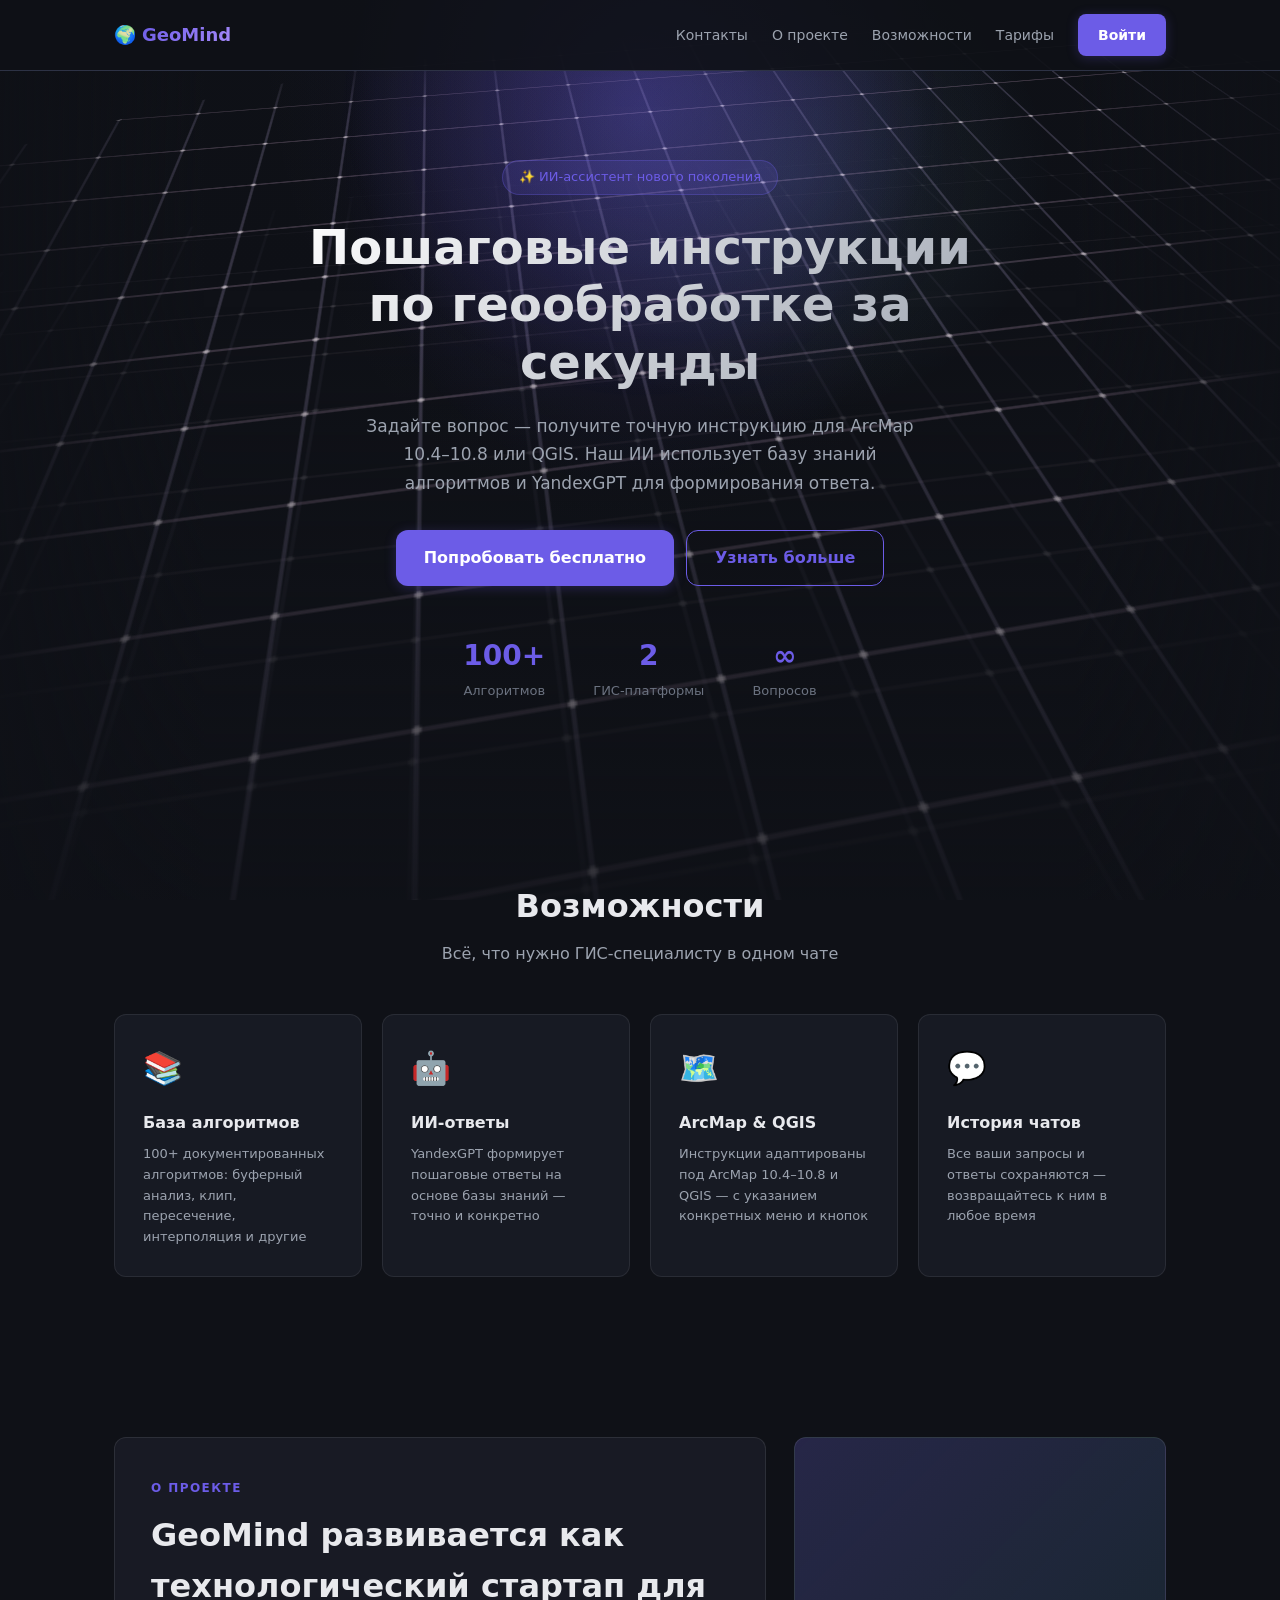
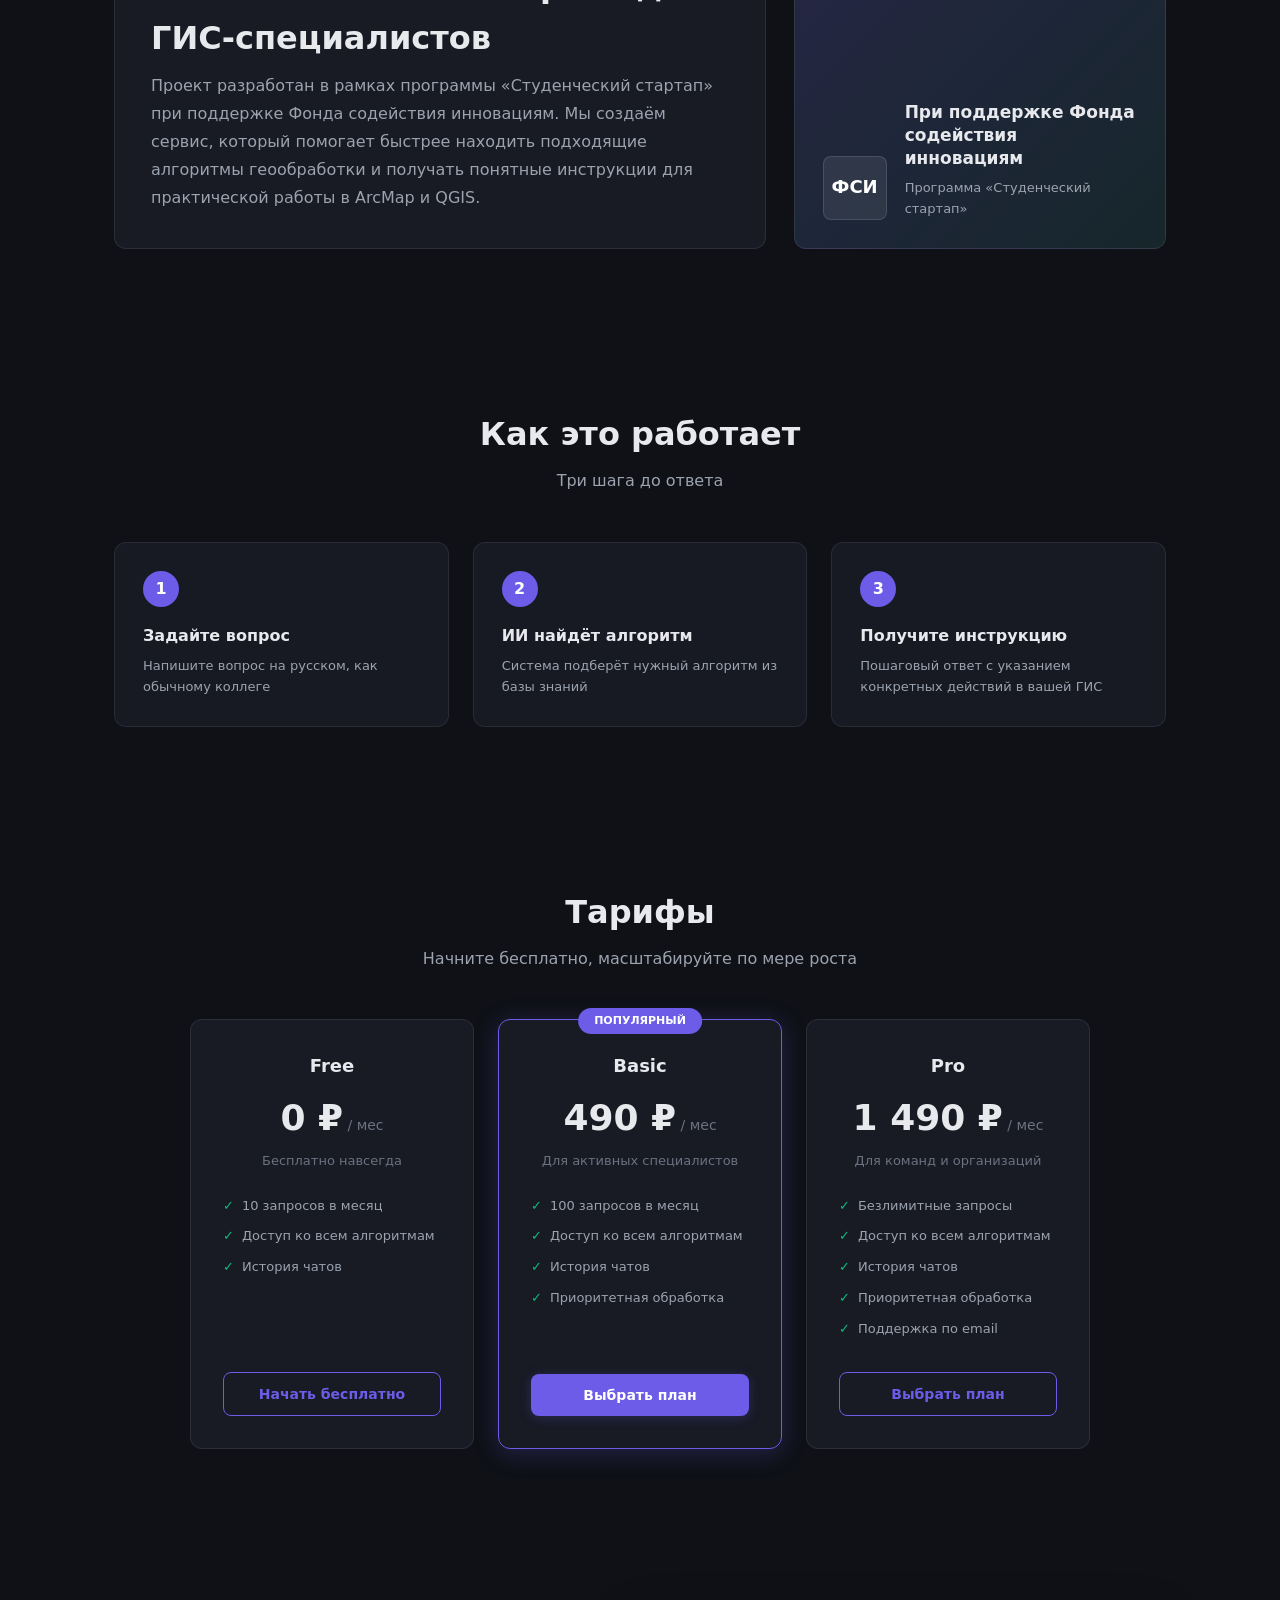
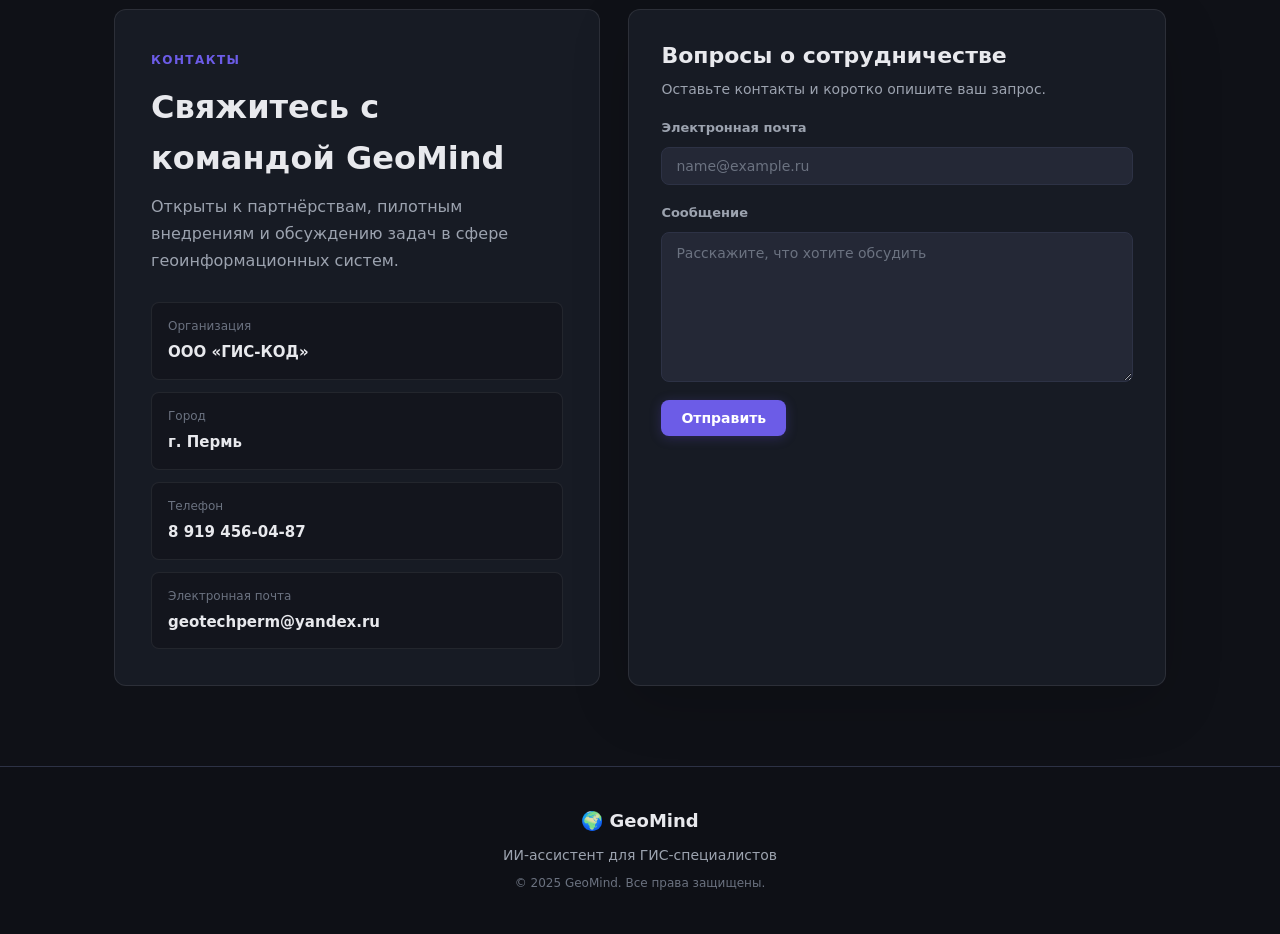
==== commit b9bc6c49: "Update landing project and contacts sections" ====
--- a/static/index.html
+++ b/static/index.html
@@ -5,8 +5,8 @@
     <meta name="viewport" content="width=device-width, initial-scale=1.0">
     <title>GeoMind — ИИ-ассистент для ГИС-специалистов</title>
     <meta name="description" content="Чат-бот с базой знаний алгоритмов геообработки. Получайте пошаговые инструкции для ArcMap и QGIS.">
-    <link rel="icon" type="image/svg+xml" href="/static/favicon.svg?v=perf-ops-4">
-    <link rel="stylesheet" href="/static/css/style.min.css?v=perf-ops-4">
+    <link rel="icon" type="image/svg+xml" href="/static/favicon.svg?v=project-info-1">
+    <link rel="stylesheet" href="/static/css/style.min.css?v=project-info-1">
 </head>
 <body>
 <div class="landing-mesh-bg" aria-hidden="true">
@@ -19,6 +19,8 @@
     <div class="nav-inner">
         <div class="nav-logo">🌍 <span>GeoMind</span></div>
         <div class="nav-links">
+            <a href="#contacts">Контакты</a>
+            <a href="#about">О проекте</a>
             <a href="#features">Возможности</a>
             <a href="#pricing">Тарифы</a>
             <a href="/static/login.html" class="btn btn-primary">Войти</a>
@@ -42,7 +44,7 @@
         </div>
         <div class="hero-stats">
             <div class="hero-stat">
-                <div class="hero-stat-value">12+</div>
+                <div class="hero-stat-value">100+</div>
                 <div class="hero-stat-label">Алгоритмов</div>
             </div>
             <div class="hero-stat">
@@ -65,7 +67,7 @@
         <div class="feature-card">
             <div class="feature-icon">📚</div>
             <h3>База алгоритмов</h3>
-            <p>12+ документированных алгоритмов: буферный анализ, клип, пересечение, интерполяция и другие</p>
+            <p>100+ документированных алгоритмов: буферный анализ, клип, пересечение, интерполяция и другие</p>
         </div>
         <div class="feature-card">
             <div class="feature-icon">🤖</div>
@@ -81,6 +83,29 @@
             <div class="feature-icon">💬</div>
             <h3>История чатов</h3>
             <p>Все ваши запросы и ответы сохраняются — возвращайтесь к ним в любое время</p>
+        </div>
+    </div>
+</section>
+
+<!-- ===== About ===== -->
+<section class="about-project" id="about">
+    <div class="about-project-inner">
+        <div class="about-project-copy">
+            <span class="section-kicker">О проекте</span>
+            <h2>GeoMind развивается как технологический стартап для ГИС-специалистов</h2>
+            <p>
+                Проект разработан в рамках программы «Студенческий стартап» при поддержке
+                Фонда содействия инновациям. Мы создаём сервис, который помогает быстрее
+                находить подходящие алгоритмы геообработки и получать понятные инструкции
+                для практической работы в ArcMap и QGIS.
+            </p>
+        </div>
+        <div class="support-card" aria-label="Поддержка проекта">
+            <div class="support-mark">ФСИ</div>
+            <div>
+                <div class="support-title">При поддержке Фонда содействия инновациям</div>
+                <div class="support-text">Программа «Студенческий стартап»</div>
+            </div>
         </div>
     </div>
 </section>
@@ -152,6 +177,57 @@
     </div>
 </section>
 
+<!-- ===== Contacts ===== -->
+<section class="contacts-section" id="contacts">
+    <div class="contacts-inner">
+        <div class="contacts-copy">
+            <span class="section-kicker">Контакты</span>
+            <h2>Свяжитесь с командой GeoMind</h2>
+            <p>
+                Открыты к партнёрствам, пилотным внедрениям и обсуждению задач в сфере
+                геоинформационных систем.
+            </p>
+            <div class="contact-list">
+                <div class="contact-item">
+                    <span>Организация</span>
+                    <strong>ООО «ГИС-КОД»</strong>
+                </div>
+                <div class="contact-item">
+                    <span>Город</span>
+                    <strong>г. Пермь</strong>
+                </div>
+                <div class="contact-item">
+                    <span>Телефон</span>
+                    <a href="tel:+79194560487">8 919 456-04-87</a>
+                </div>
+                <div class="contact-item">
+                    <span>Электронная почта</span>
+                    <a href="mailto:geotechperm@yandex.ru">geotechperm@yandex.ru</a>
+                </div>
+            </div>
+        </div>
+
+        <form class="feedback-card" id="cooperation-form">
+            <div class="feedback-head">
+                <h3>Вопросы о сотрудничестве</h3>
+                <p>Оставьте контакты и коротко опишите ваш запрос.</p>
+            </div>
+            <label class="feedback-field">
+                <span>Электронная почта</span>
+                <input class="input" type="email" name="email" autocomplete="email" placeholder="name@example.ru" required>
+            </label>
+            <label class="feedback-field">
+                <span>Сообщение</span>
+                <textarea class="input feedback-textarea" name="message" placeholder="Расскажите, что хотите обсудить" required></textarea>
+            </label>
+            <div class="feedback-actions">
+                <button class="btn btn-primary" type="submit">Отправить</button>
+                <div class="feedback-status" id="cooperation-status" aria-live="polite"></div>
+            </div>
+        </form>
+    </div>
+</section>
+
 <!-- ===== Footer ===== -->
 <footer class="landing-footer">
     <div class="footer-inner">
@@ -161,5 +237,6 @@
     </div>
 </footer>
 
+<script src="/static/js/landing.js?v=project-info-1" defer></script>
 </body>
 </html>
--- a/static/css/style.min.css
+++ b/static/css/style.min.css
@@ -1 +1,1301 @@
-*{margin:0;padding:0;box-sizing:border-box}html{width:100%;max-width:100%;overflow-x:hidden}:root{--bg-primary:#0f1117;--bg-secondary:#1a1d27;--bg-tertiary:#242836;--bg-hover:#2d3245;--accent:#6c5ce7;--accent-hover:#7d6ff0;--accent-glow:rgba(108, 92, 231, 0.25);--text-primary:#e8e9ed;--text-secondary:#9ca3af;--text-muted:#6b7280;--border:#2d3245;--success:#10b981;--danger:#ef4444;--warning:#f59e0b;--radius:12px;--radius-sm:8px;--transition:0.2s ease}body{font-family:Inter,ui-sans-serif,system-ui,-apple-system,BlinkMacSystemFont,"Segoe UI",sans-serif;background:var(--bg-primary);color:var(--text-primary);line-height:1.6;width:100%;max-width:100%;min-height:100vh;overflow-x:hidden}a{color:var(--accent);text-decoration:none}a:hover{color:var(--accent-hover)}.btn{display:inline-flex;align-items:center;justify-content:center;padding:10px 20px;border:none;border-radius:var(--radius-sm);font-family:inherit;font-size:14px;font-weight:600;cursor:pointer;transition:var(--transition);gap:8px}.btn-primary{background:var(--accent);color:#fff;box-shadow:0 2px 12px var(--accent-glow)}.btn-primary:hover{background:var(--accent-hover);transform:translateY(-1px)}.btn-outline{background:0 0;color:var(--accent);border:1.5px solid var(--accent)}.btn-outline:hover{background:var(--accent);color:#fff}.btn-ghost{background:0 0;color:var(--text-secondary)}.btn-ghost:hover{background:var(--bg-hover);color:var(--text-primary)}.btn-full{width:100%}.input{width:100%;padding:10px 14px;background:var(--bg-tertiary);border:1.5px solid var(--border);border-radius:var(--radius-sm);color:var(--text-primary);font-family:inherit;font-size:14px;transition:var(--transition);outline:0}.input:focus{border-color:var(--accent);box-shadow:0 0 0 3px var(--accent-glow)}.input::placeholder{color:var(--text-muted)}.auth-container{display:flex;align-items:center;justify-content:center;min-height:100vh;padding:20px}.auth-card{width:100%;max-width:400px;padding:40px;background:var(--bg-secondary);border:1px solid var(--border);border-radius:var(--radius)}.auth-card h1{font-size:24px;font-weight:700;margin-bottom:8px;background:linear-gradient(135deg,var(--accent),#a78bfa);-webkit-background-clip:text;-webkit-text-fill-color:transparent}.auth-card p{color:var(--text-secondary);margin-bottom:28px;font-size:14px}.form-group{margin-bottom:16px}.form-group label{display:block;margin-bottom:6px;font-size:13px;font-weight:500;color:var(--text-secondary)}.auth-footer{text-align:center;margin-top:20px;font-size:13px;color:var(--text-muted)}.error-msg{color:var(--danger);font-size:13px;margin-bottom:12px;display:none}.dashboard{display:grid;grid-template-columns:260px 1fr 280px;height:100vh;overflow:hidden}.sidebar-left{background:var(--bg-secondary);border-right:1px solid var(--border);display:flex;flex-direction:column;padding:16px;min-height:0;overflow:hidden}.sidebar-left h2{font-size:14px;font-weight:600;color:var(--text-secondary);text-transform:uppercase;letter-spacing:.5px;margin-bottom:12px}.chat-list{flex:1;overflow-y:auto;display:flex;flex-direction:column;gap:4px;min-height:0}.sidebar-left-bottom{margin-top:12px;padding-top:12px;border-top:1px solid var(--border);flex-shrink:0}.report-bug-widget{display:flex;flex-direction:column;gap:10px}.report-bug-panel{display:flex;flex-direction:column;gap:10px;padding:12px;background:var(--bg-tertiary);border:1px solid var(--border);border-radius:var(--radius-sm)}.report-bug-panel[hidden]{display:none!important}.report-bug-btn{min-height:42px}.report-bug-textarea{width:100%;min-height:88px;resize:vertical;padding:10px 12px;background:var(--bg-primary);border:1px solid var(--border);border-radius:var(--radius-sm);color:var(--text-primary);font-family:inherit;font-size:13px;line-height:1.45;outline:0}.report-bug-textarea:focus{border-color:var(--accent);box-shadow:0 0 0 3px var(--accent-glow)}.report-bug-textarea::placeholder{color:var(--text-muted)}.report-bug-actions{display:flex;align-items:center;justify-content:space-between;gap:8px}.report-bug-status{min-height:1.2em;font-size:12px;color:var(--text-secondary)}.report-bug-status.success{color:var(--success)}.report-bug-status.error{color:var(--danger)}.report-bug-send-btn{padding:8px 12px;min-height:34px;flex-shrink:0}.chat-item{padding:10px 12px;border-radius:var(--radius-sm);cursor:pointer;transition:var(--transition);font-size:14px;color:var(--text-secondary);display:flex;align-items:center;justify-content:space-between;gap:4px}.chat-title{flex:1;overflow:hidden;text-overflow:ellipsis;white-space:nowrap;min-width:0}.chat-actions{flex-shrink:0;gap:2px;opacity:0;transition:var(--transition);display:flex;position:relative;z-index:2}.chat-delete,.chat-rename{background:0 0;border:none;color:var(--text-muted);cursor:pointer;font-size:16px;padding:4px 6px;border-radius:4px;transition:var(--transition);line-height:1}.chat-item:hover .chat-actions{opacity:1}.chat-rename:hover{color:var(--accent);background:rgba(124,58,237,.15)}.chat-delete:hover{color:var(--danger);background:rgba(239,68,68,.15)}.chat-item:hover{background:var(--bg-hover);color:var(--text-primary)}.chat-item.active{background:var(--accent);color:#fff}.chat-item.active .chat-actions{opacity:1}.chat-item.active .chat-delete,.chat-item.active .chat-rename{color:rgba(255,255,255,.6)}.chat-item.active .chat-rename:hover{color:#fff;background:rgba(255,255,255,.15)}.chat-item.active .chat-delete:hover{color:#fff;background:rgba(255,255,255,.15)}.chat-area{display:flex;flex-direction:column;background:var(--bg-primary);min-width:0;min-height:0;overflow:hidden}.chat-header{padding:16px 24px;border-bottom:1px solid var(--border);font-size:16px;font-weight:600;display:flex;align-items:center;gap:10px}.chat-header .logo-icon{width:28px;height:28px;border-radius:8px;background:linear-gradient(135deg,var(--accent),#a78bfa);display:flex;align-items:center;justify-content:center;font-size:14px}.messages{flex:1;overflow-y:auto;padding:24px;display:flex;flex-direction:column;gap:16px;min-height:0}.message{max-width:75%;padding:12px 16px;border-radius:var(--radius);font-size:14px;line-height:1.6;animation:fadeIn .3s ease}@keyframes fadeIn{from{opacity:0;transform:translateY(8px)}to{opacity:1;transform:none}}.message.user{align-self:flex-end;background:var(--accent);color:#fff;border-bottom-right-radius:4px}.message.assistant{align-self:flex-start;background:var(--bg-secondary);color:var(--text-primary);border:1px solid var(--border);border-bottom-left-radius:4px}.message-content{font-size:14px;line-height:1.55;word-wrap:break-word;overflow-wrap:break-word}.message-content>:first-child{margin-top:0}.message-content>:last-child{margin-bottom:0}.message-content p{margin:0 0 .85em}.message-content h1,.message-content h2,.message-content h3,.message-content h4{font-size:15px;font-weight:600;color:var(--text-primary);margin:1.1em 0 .5em;line-height:1.3}.message-content h1:first-child,.message-content h2:first-child,.message-content h3:first-child,.message-content h4:first-child{margin-top:0}.message-content ol,.message-content ul{margin:.35em 0 .85em;padding-left:1.35em}.message-content li{margin:.35em 0;padding-left:.15em}.message-content li>p{margin:.25em 0}.message-content a{color:var(--accent);text-decoration:underline;text-underline-offset:2px}.message-content a:hover{opacity:.9}.message-content code{font-family:ui-monospace,monospace;font-size:.9em;background:var(--bg-tertiary);padding:.12em .4em;border-radius:4px}.message-content pre{background:var(--bg-tertiary);padding:10px 12px;border-radius:6px;overflow-x:auto;margin:.65em 0;font-size:13px;line-height:1.45}.message-content pre code{padding:0;background:0 0}.message-content blockquote{margin:.65em 0;padding-left:12px;border-left:3px solid var(--accent);color:var(--text-secondary)}.message-content hr{border:none;border-top:1px solid var(--border);margin:1em 0}.message-content table{border-collapse:collapse;width:100%;margin:.65em 0;font-size:13px}.message-content td,.message-content th{border:1px solid var(--border);padding:6px 10px;text-align:left}.message-content th{background:var(--bg-tertiary);font-weight:600}.chat-input-area{padding:16px 24px;border-top:1px solid var(--border);display:flex;gap:10px}.chat-input-area .input{flex:1}.empty-state{flex:1;display:flex;align-items:center;justify-content:center;flex-direction:column;gap:12px;color:var(--text-muted)}.empty-state .icon{font-size:48px;opacity:.5}.sidebar-right{background:var(--bg-secondary);border-left:1px solid var(--border);display:flex;flex-direction:column;padding:20px;min-height:0;overflow-y:auto}.profile-section{margin-bottom:24px}.profile-section h3{font-size:13px;font-weight:600;color:var(--text-muted);text-transform:uppercase;letter-spacing:.5px;margin-bottom:12px}.profile-email{font-size:14px;font-weight:500;color:var(--text-primary);padding:10px 12px;background:var(--bg-tertiary);border-radius:var(--radius-sm)}.stat-grid{display:flex;flex-direction:column;gap:8px}.stat-item{display:flex;justify-content:space-between;align-items:center;padding:10px 12px;background:var(--bg-tertiary);border-radius:var(--radius-sm);font-size:13px}.stat-item .label{color:var(--text-secondary)}.stat-item .value{font-weight:600;color:var(--text-primary)}.stat-item .value.warn{color:var(--warning)}.stat-item .value.danger{color:var(--danger)}.plan-badge{display:inline-flex;align-items:center;gap:6px;padding:6px 12px;border-radius:20px;font-size:12px;font-weight:600;text-transform:uppercase;letter-spacing:.5px}.plan-badge.free{background:rgba(107,114,128,.2);color:var(--text-secondary)}.plan-badge.basic{background:rgba(59,130,246,.2);color:#60a5fa}.plan-badge.pro{background:rgba(168,85,247,.2);color:#c084fc}.sidebar-bottom{margin-top:auto;display:flex;flex-direction:column;gap:8px;flex-shrink:0}.converter-block{padding-bottom:8px}.converter-intro{font-size:12px;color:var(--text-muted);margin-bottom:10px;line-height:1.45}.converter-label{display:block;font-size:11px;font-weight:600;color:var(--text-muted);text-transform:uppercase;letter-spacing:.4px;margin-bottom:6px;margin-top:10px}.converter-label:first-of-type{margin-top:0}.converter-select{width:100%;padding:8px 10px;background:var(--bg-tertiary);border:1px solid var(--border);border-radius:var(--radius-sm);color:var(--text-primary);font-family:inherit;font-size:13px;cursor:pointer}.converter-select:focus{outline:0;border-color:var(--accent);box-shadow:0 0 0 3px var(--accent-glow)}.converter-hint{font-size:11px;color:var(--text-muted);margin-top:8px;line-height:1.4;min-height:2.8em}#conv-open-btn{margin-top:14px}.export-actions{display:flex;flex-direction:column;gap:8px;margin-top:10px}.export-actions .btn[disabled]{opacity:.45;cursor:not-allowed;pointer-events:none}.modal-overlay{position:fixed;inset:0;background:rgba(0,0,0,.55);backdrop-filter:blur(4px);display:flex;align-items:center;justify-content:center;z-index:10000;padding:16px}.modal-overlay[hidden]{display:none!important}.modal-box{width:100%;max-width:420px;background:var(--bg-secondary);border:1px solid var(--border);border-radius:var(--radius);padding:24px;box-shadow:0 16px 48px rgba(0,0,0,.45)}.modal-box h4{font-size:16px;font-weight:600;margin-bottom:8px;color:var(--text-primary)}.modal-desc{font-size:13px;color:var(--text-secondary);margin-bottom:16px;line-height:1.45}.converter-file-input{width:100%;font-size:13px;color:var(--text-secondary);margin-bottom:16px}.modal-actions{display:flex;gap:10px;justify-content:flex-end;flex-wrap:wrap}.modal-status{margin-top:14px;font-size:13px;color:var(--text-secondary);min-height:1.25em}.conv-download{margin-top:12px}.conv-download[hidden]{display:none!important}.admin-page{min-height:100vh;padding:32px 24px 48px;background:radial-gradient(circle at top left,rgba(108,92,231,.16),transparent 30%),linear-gradient(180deg,#0f1117 0,#131722 100%);overflow-y:auto}.admin-header{max-width:1440px;margin:0 auto 24px;display:flex;align-items:flex-start;justify-content:space-between;gap:16px}.admin-eyebrow{font-size:12px;font-weight:700;text-transform:uppercase;letter-spacing:.12em;color:var(--accent);margin-bottom:8px}.admin-header h1{font-size:32px;line-height:1.1;margin-bottom:8px}.admin-subtitle{color:var(--text-secondary);font-size:14px;max-width:680px}.admin-header-actions{display:flex;gap:10px;flex-wrap:wrap}.admin-main{max-width:1440px;margin:0 auto;display:flex;flex-direction:column;gap:20px}.admin-stats-grid{display:grid;grid-template-columns:repeat(7,minmax(0,1fr));gap:12px}.admin-card,.admin-empty,.admin-section,.admin-stat-card{background:rgba(26,29,39,.92);border:1px solid var(--border);border-radius:var(--radius)}.admin-stat-card{padding:18px}.admin-stat-value{font-size:28px;font-weight:700;color:var(--text-primary);line-height:1;margin-bottom:8px}.admin-stat-label{font-size:12px;color:var(--text-secondary)}.admin-section{padding:18px}.admin-section-head{display:flex;align-items:center;justify-content:space-between;gap:12px;margin-bottom:14px}.admin-section h2{font-size:18px;font-weight:600}.admin-table-note{color:var(--text-muted);font-size:12px}.admin-table-wrap{overflow:auto}.admin-table{width:100%;border-collapse:collapse;min-width:820px}.admin-table td,.admin-table th{text-align:left;padding:12px 10px;border-bottom:1px solid var(--border);vertical-align:top;font-size:13px}.admin-table th{color:var(--text-secondary);font-weight:600;background:rgba(255,255,255,.02);position:sticky;top:0}.admin-table tr:last-child td{border-bottom:none}.admin-grid-2{display:grid;grid-template-columns:minmax(0,1.1fr) minmax(0,1fr);gap:20px}.admin-cards{display:flex;flex-direction:column;gap:12px;max-height:640px;overflow:auto}.admin-card{padding:14px}.admin-card-foot,.admin-card-meta{display:flex;gap:10px;flex-wrap:wrap;font-size:12px;color:var(--text-secondary)}.admin-card-text{margin:10px 0;font-size:14px;white-space:pre-wrap;word-break:break-word}.admin-denied,.admin-empty{max-width:720px;margin:80px auto;padding:24px;text-align:center;color:var(--text-secondary)}@media (max-width:1280px){.admin-stats-grid{grid-template-columns:repeat(3,minmax(0,1fr))}.admin-grid-2{grid-template-columns:1fr}}@media (max-width:720px){.admin-page{padding:20px 14px 32px}.admin-header{flex-direction:column}.admin-stats-grid{grid-template-columns:repeat(2,minmax(0,1fr))}.admin-section{padding:14px}}.plans-container{min-height:100vh;padding:60px 20px;display:flex;flex-direction:column;align-items:center}.plans-container h1{font-size:32px;font-weight:700;margin-bottom:8px;background:linear-gradient(135deg,var(--accent),#a78bfa);-webkit-background-clip:text;-webkit-text-fill-color:transparent}.plans-container .subtitle{color:var(--text-secondary);margin-bottom:48px;font-size:16px}.plans-grid{display:grid;grid-template-columns:repeat(3,1fr);gap:24px;max-width:900px;width:100%}.plan-card{background:rgba(26,29,39,.86);border:1px solid rgba(255,255,255,.09);border-radius:var(--radius);padding:32px;display:flex;flex-direction:column;transition:var(--transition)}.plan-card:hover{border-color:var(--accent);transform:translateY(-4px)}.plan-card.featured{border-color:var(--accent);box-shadow:0 4px 24px var(--accent-glow);position:relative}.plan-card.featured::before{content:'Популярный';position:absolute;top:-12px;left:50%;transform:translateX(-50%);background:var(--accent);color:#fff;padding:4px 16px;border-radius:20px;font-size:11px;font-weight:600;text-transform:uppercase}.plan-card h3{font-size:18px;font-weight:600;margin-bottom:8px}.plan-card .price{font-size:36px;font-weight:700;margin-bottom:4px}.plan-card .price span{font-size:14px;font-weight:400;color:var(--text-muted)}.plan-card .period{font-size:13px;color:var(--text-muted);margin-bottom:24px}.plan-features{list-style:none;margin-bottom:32px;flex:1;display:flex;flex-direction:column;gap:10px}.plan-features li{font-size:13px;color:var(--text-secondary);display:flex;align-items:center;gap:8px}.plan-features li::before{content:'✓';color:var(--success);font-weight:700}.plans-back{margin-top:32px;font-size:14px;color:var(--text-muted)}.typing-indicator{display:flex;gap:4px;padding:12px 16px;align-self:flex-start;background:var(--bg-secondary);border:1px solid var(--border);border-radius:var(--radius);border-bottom-left-radius:4px}.typing-indicator span{width:6px;height:6px;border-radius:50%;background:var(--text-muted);animation:typing 1.4s infinite ease-in-out}.typing-indicator span:nth-child(2){animation-delay:.2s}.typing-indicator span:nth-child(3){animation-delay:.4s}@keyframes typing{0%,100%,60%{transform:translateY(0);opacity:.4}30%{transform:translateY(-6px);opacity:1}}::-webkit-scrollbar{width:6px}::-webkit-scrollbar-track{background:0 0}::-webkit-scrollbar-thumb{background:var(--bg-hover);border-radius:3px}::-webkit-scrollbar-thumb:hover{background:var(--text-muted)}.btn-lg{padding:14px 28px;font-size:16px;border-radius:var(--radius)}.landing-mesh-bg{position:fixed;inset:0;width:100vw;max-width:100vw;z-index:-1;overflow:hidden;pointer-events:none;contain:paint;background:linear-gradient(180deg,rgba(15,17,23,.28) 0,rgba(15,17,23,.7) 48%,rgba(15,17,23,.94) 100%),radial-gradient(ellipse at 50% 0,rgba(108,92,231,.14),transparent 42%),var(--bg-primary)}.landing-mesh-bg::after,.landing-mesh-bg::before{content:'';position:absolute;inset:0}.landing-mesh-bg::before{background:radial-gradient(ellipse at 50% 14%,rgba(108,92,231,.18),transparent 34%),radial-gradient(ellipse at 62% 20%,rgba(140,219,244,.1),transparent 24%);opacity:.95}.landing-mesh-bg::after{background:linear-gradient(90deg,rgba(15,17,23,.84),transparent 16%,transparent 84%,rgba(15,17,23,.88)),linear-gradient(180deg,rgba(15,17,23,.04),transparent 34%,rgba(15,17,23,.82) 100%)}.mesh-plane{position:absolute;left:50%;top:4vh;width:138vw;height:140vh;transform-origin:center top;border-radius:50%;opacity:.72;background-image:url("/static/landing-grid.svg");background-repeat:repeat;background-size:64px 64px;will-change:transform,opacity}.mesh-plane-main{transform:translateX(-50%) perspective(1080px) rotateX(66deg) rotateZ(-10deg) translate3d(0,0,0);animation:landingMeshFloat 22s ease-in-out infinite alternate;mask-image:linear-gradient(180deg,transparent 0%,#000 10%,#000 72%,transparent 100%)}.mesh-plane-shadow{top:16vh;transform:translateX(-50%) perspective(1080px) rotateX(68deg) rotateZ(-10deg) translate3d(0,48px,0);opacity:.18;animation:landingMeshFloatSoft 28s ease-in-out infinite alternate;mask-image:linear-gradient(180deg,transparent 0%,#000 16%,#000 64%,transparent 100%)}@keyframes landingMeshFloat{0%{transform:translateX(-50%) perspective(1080px) rotateX(66deg) rotateZ(-10deg) translate3d(-12px,-8px,0);opacity:.72}100%{transform:translateX(-50%) perspective(1080px) rotateX(65deg) rotateZ(-8deg) translate3d(14px,12px,0);opacity:.82}}@keyframes landingMeshFloatSoft{0%{transform:translateX(-50%) perspective(1080px) rotateX(68deg) rotateZ(-10deg) translate3d(10px,44px,0);opacity:.12}100%{transform:translateX(-50%) perspective(1080px) rotateX(67deg) rotateZ(-12deg) translate3d(-10px,60px,0);opacity:.2}}.landing-nav{position:fixed;top:0;left:0;right:0;z-index:100;background:rgba(15,17,23,.9);border-bottom:1px solid var(--border)}.nav-inner{max-width:1100px;margin:0 auto;padding:14px 24px;display:flex;align-items:center;justify-content:space-between}.nav-logo{font-size:18px;font-weight:700;color:var(--text-primary);display:flex;align-items:center;gap:6px}.nav-logo span{background:linear-gradient(135deg,var(--accent),#a78bfa);-webkit-background-clip:text;background-clip:text;-webkit-text-fill-color:transparent}.nav-links{display:flex;align-items:center;gap:24px;font-size:14px}.nav-links a{color:var(--text-secondary);transition:var(--transition)}.nav-links a:hover{color:var(--text-primary)}.nav-links .btn{color:#fff}.hero{position:relative;padding:160px 24px 100px;max-width:100vw;text-align:center;overflow:hidden}.hero-glow{position:absolute;top:-200px;left:50%;transform:translateX(-50%);width:600px;height:600px;border-radius:50%;background:radial-gradient(circle,var(--accent-glow) 0,transparent 70%);pointer-events:none;animation:pulse 10s ease-in-out infinite}@keyframes pulse{0%,100%{opacity:.34;transform:translateX(-50%) scale(1)}50%{opacity:.52;transform:translateX(-50%) scale(1.04)}}.hero-content{position:relative;width:100%;max-width:720px;margin:0 auto;min-width:0}.hero-badge{display:inline-block;padding:6px 16px;background:rgba(108,92,231,.15);border:1px solid rgba(108,92,231,.3);border-radius:20px;font-size:13px;color:var(--accent);margin-bottom:24px}.hero h1{font-size:48px;font-weight:700;line-height:1.2;margin-bottom:20px;background:linear-gradient(135deg,#fff,var(--text-secondary));-webkit-background-clip:text;background-clip:text;-webkit-text-fill-color:transparent}.hero-desc{font-size:17px;color:var(--text-secondary);max-width:560px;margin:0 auto 32px;line-height:1.7}.hero-actions{display:flex;gap:12px;justify-content:center;margin-bottom:48px}.hero-stats{display:flex;justify-content:center;gap:48px}.hero-stat-value{font-size:28px;font-weight:700;color:var(--accent)}.hero-stat-label{font-size:13px;color:var(--text-muted);margin-top:2px}.features,.how-it-works,.pricing{position:relative;max-width:1100px;margin:0 auto;padding:80px 24px;text-align:center}.features h2,.how-it-works h2,.pricing h2{font-size:32px;font-weight:700;margin-bottom:8px}.section-desc{color:var(--text-secondary);font-size:16px;margin-bottom:48px}.features-grid{display:grid;grid-template-columns:repeat(4,1fr);gap:20px;text-align:left}.feature-card{padding:28px;background:rgba(26,29,39,.84);border:1px solid rgba(255,255,255,.08);border-radius:var(--radius);transition:var(--transition)}.feature-card:hover{border-color:var(--accent);transform:translateY(-4px)}.feature-icon{font-size:32px;margin-bottom:16px}.feature-card h3{font-size:16px;font-weight:600;margin-bottom:8px}.feature-card p{font-size:13px;color:var(--text-secondary);line-height:1.6}.steps-grid{display:grid;grid-template-columns:repeat(3,1fr);gap:24px;text-align:left}.step-card{padding:28px;background:rgba(26,29,39,.84);border:1px solid rgba(255,255,255,.08);border-radius:var(--radius);position:relative}.step-number{width:36px;height:36px;border-radius:50%;background:var(--accent);color:#fff;display:flex;align-items:center;justify-content:center;font-size:16px;font-weight:700;margin-bottom:16px}.step-card h3{font-size:16px;font-weight:600;margin-bottom:8px}.step-card p{font-size:13px;color:var(--text-secondary);line-height:1.6}.pricing .plans-grid{margin:0 auto}.landing-footer{position:relative;border-top:1px solid var(--border);background:rgba(15,17,23,.9);padding:40px 24px;text-align:center}.footer-inner{max-width:1100px;margin:0 auto}.footer-logo{font-size:18px;font-weight:700;margin-bottom:8px}.footer-text{font-size:14px;color:var(--text-secondary);margin-bottom:8px}.footer-copy{font-size:12px;color:var(--text-muted)}@media (max-width:900px){.mesh-plane{width:168vw;height:132vh;top:0;background-size:58px 58px}.nav-inner{padding:14px 18px}.nav-links{gap:14px}.hero{padding:132px 18px 78px}.hero h1{font-size:38px}.features-grid{grid-template-columns:repeat(2,1fr)}.plans-grid{grid-template-columns:1fr}}@media (max-width:560px){.landing-mesh-bg{contain:strict}.landing-mesh-bg::before{opacity:.52}.mesh-plane{width:172vw;height:104vh;top:10vh;opacity:.58;background-size:52px 52px}.mesh-plane-main{transform:translateX(-50%) perspective(760px) rotateX(63deg) rotateZ(-8deg);animation:landingMeshFloatMobile 26s ease-in-out infinite alternate;mask-image:linear-gradient(180deg,transparent 0%,#000 8%,#000 68%,transparent 100%)}.mesh-plane-shadow{display:none}.landing-nav{background:rgba(15,17,23,.92)}.nav-inner{padding:12px 16px}.nav-logo{font-size:16px}.nav-links a:not(.btn){display:none}.nav-links .btn{padding:8px 14px;font-size:13px}.hero{padding:116px 24px 68px}.hero-content{max-width:342px;overflow:hidden}.hero-badge{font-size:12px;max-width:100%}.hero h1{max-width:310px;margin-left:auto;margin-right:auto;font-size:29px;line-height:1.14;overflow-wrap:break-word}.hero h1 br{display:none}.hero-desc{max-width:312px;margin-left:auto;margin-right:auto;font-size:15px}.hero-actions{flex-direction:column;align-items:center;margin-bottom:40px}.hero-actions .btn{width:min(100%,320px)}.hero-stats{gap:22px;flex-wrap:wrap}.features,.how-it-works,.pricing{padding:64px 24px}.section-desc{max-width:320px;margin-left:auto;margin-right:auto}.features-grid,.steps-grid{grid-template-columns:1fr}.feature-card,.plan-card,.step-card{padding:24px}}@keyframes landingMeshFloatMobile{0%{transform:translateX(-50%) perspective(760px) rotateX(63deg) rotateZ(-8deg) translate3d(-8px,0,0);opacity:.58}100%{transform:translateX(-50%) perspective(760px) rotateX(62deg) rotateZ(-7deg) translate3d(8px,8px,0);opacity:.68}}@media (prefers-reduced-motion:reduce){.hero-glow,.mesh-plane-main,.mesh-plane-shadow{animation:none}}+* { margin: 0; padding: 0; box-sizing: border-box; }
+html { width: 100%; max-width: 100%; overflow-x: hidden; }
+
+:root {
+    --bg-primary: #0f1117;
+    --bg-secondary: #1a1d27;
+    --bg-tertiary: #242836;
+    --bg-hover: #2d3245;
+    --accent: #6c5ce7;
+    --accent-hover: #7d6ff0;
+    --accent-glow: rgba(108, 92, 231, 0.25);
+    --text-primary: #e8e9ed;
+    --text-secondary: #9ca3af;
+    --text-muted: #6b7280;
+    --border: #2d3245;
+    --success: #10b981;
+    --danger: #ef4444;
+    --warning: #f59e0b;
+    --radius: 12px;
+    --radius-sm: 8px;
+    --transition: 0.2s ease;
+}
+
+body {
+    font-family: Inter, ui-sans-serif, system-ui, -apple-system, BlinkMacSystemFont, "Segoe UI", sans-serif;
+    background: var(--bg-primary);
+    color: var(--text-primary);
+    line-height: 1.6;
+    width: 100%;
+    max-width: 100%;
+    min-height: 100vh;
+    overflow-x: hidden;
+}
+
+a { color: var(--accent); text-decoration: none; }
+a:hover { color: var(--accent-hover); }
+
+/* ========== Buttons ========== */
+.btn {
+    display: inline-flex; align-items: center; justify-content: center;
+    padding: 10px 20px; border: none; border-radius: var(--radius-sm);
+    font-family: inherit; font-size: 14px; font-weight: 600;
+    cursor: pointer; transition: var(--transition); gap: 8px;
+}
+.btn-primary {
+    background: var(--accent); color: #fff;
+    box-shadow: 0 2px 12px var(--accent-glow);
+}
+.btn-primary:hover { background: var(--accent-hover); transform: translateY(-1px); }
+.btn-outline {
+    background: transparent; color: var(--accent);
+    border: 1.5px solid var(--accent);
+}
+.btn-outline:hover { background: var(--accent); color: #fff; }
+.btn-ghost {
+    background: transparent; color: var(--text-secondary);
+}
+.btn-ghost:hover { background: var(--bg-hover); color: var(--text-primary); }
+.btn-full { width: 100%; }
+
+/* ========== Inputs ========== */
+.input {
+    width: 100%; padding: 10px 14px;
+    background: var(--bg-tertiary); border: 1.5px solid var(--border);
+    border-radius: var(--radius-sm); color: var(--text-primary);
+    font-family: inherit; font-size: 14px;
+    transition: var(--transition); outline: none;
+}
+.input:focus { border-color: var(--accent); box-shadow: 0 0 0 3px var(--accent-glow); }
+.input::placeholder { color: var(--text-muted); }
+
+/* ========== Auth Page ========== */
+.auth-container {
+    display: flex; align-items: center; justify-content: center;
+    min-height: 100vh; padding: 20px;
+}
+.auth-card {
+    width: 100%; max-width: 400px; padding: 40px;
+    background: var(--bg-secondary); border: 1px solid var(--border);
+    border-radius: var(--radius);
+}
+.auth-card h1 {
+    font-size: 24px; font-weight: 700; margin-bottom: 8px;
+    background: linear-gradient(135deg, var(--accent), #a78bfa);
+    -webkit-background-clip: text; -webkit-text-fill-color: transparent;
+}
+.auth-card p { color: var(--text-secondary); margin-bottom: 28px; font-size: 14px; }
+.form-group { margin-bottom: 16px; }
+.form-group label {
+    display: block; margin-bottom: 6px;
+    font-size: 13px; font-weight: 500; color: var(--text-secondary);
+}
+.auth-footer { text-align: center; margin-top: 20px; font-size: 13px; color: var(--text-muted); }
+.error-msg { color: var(--danger); font-size: 13px; margin-bottom: 12px; display: none; }
+
+/* ========== Dashboard ========== */
+.dashboard {
+    display: grid;
+    grid-template-columns: 260px 1fr 280px;
+    height: 100vh;
+    overflow: hidden;
+}
+
+/* --- Left Sidebar (Chats) --- */
+.sidebar-left {
+    background: var(--bg-secondary);
+    border-right: 1px solid var(--border);
+    display: flex; flex-direction: column;
+    padding: 16px;
+    min-height: 0;
+    overflow: hidden;
+}
+.sidebar-left h2 {
+    font-size: 14px; font-weight: 600;
+    color: var(--text-secondary); text-transform: uppercase;
+    letter-spacing: 0.5px; margin-bottom: 12px;
+}
+.chat-list {
+    flex: 1; overflow-y: auto;
+    display: flex; flex-direction: column; gap: 4px;
+    min-height: 0;
+}
+.sidebar-left-bottom {
+    margin-top: 12px;
+    padding-top: 12px;
+    border-top: 1px solid var(--border);
+    flex-shrink: 0;
+}
+.report-bug-widget {
+    display: flex;
+    flex-direction: column;
+    gap: 10px;
+}
+.report-bug-panel {
+    display: flex;
+    flex-direction: column;
+    gap: 10px;
+    padding: 12px;
+    background: var(--bg-tertiary);
+    border: 1px solid var(--border);
+    border-radius: var(--radius-sm);
+}
+.report-bug-panel[hidden] { display: none !important; }
+.report-bug-btn {
+    min-height: 42px;
+}
+.report-bug-textarea {
+    width: 100%;
+    min-height: 88px;
+    resize: vertical;
+    padding: 10px 12px;
+    background: var(--bg-primary);
+    border: 1px solid var(--border);
+    border-radius: var(--radius-sm);
+    color: var(--text-primary);
+    font-family: inherit;
+    font-size: 13px;
+    line-height: 1.45;
+    outline: none;
+}
+.report-bug-textarea:focus {
+    border-color: var(--accent);
+    box-shadow: 0 0 0 3px var(--accent-glow);
+}
+.report-bug-textarea::placeholder {
+    color: var(--text-muted);
+}
+.report-bug-actions {
+    display: flex;
+    align-items: center;
+    justify-content: space-between;
+    gap: 8px;
+}
+.report-bug-status {
+    min-height: 1.2em;
+    font-size: 12px;
+    color: var(--text-secondary);
+}
+.report-bug-status.success { color: var(--success); }
+.report-bug-status.error { color: var(--danger); }
+.report-bug-send-btn {
+    padding: 8px 12px;
+    min-height: 34px;
+    flex-shrink: 0;
+}
+.chat-item {
+    padding: 10px 12px; border-radius: var(--radius-sm);
+    cursor: pointer; transition: var(--transition);
+    font-size: 14px; color: var(--text-secondary);
+    display: flex; align-items: center; justify-content: space-between; gap: 4px;
+}
+.chat-title {
+    flex: 1; overflow: hidden; text-overflow: ellipsis; white-space: nowrap;
+    min-width: 0;
+}
+.chat-actions {
+    flex-shrink: 0; gap: 2px; opacity: 0;
+    transition: var(--transition);
+    display: flex; position: relative; z-index: 2;
+}
+.chat-rename, .chat-delete {
+    background: none; border: none; color: var(--text-muted);
+    cursor: pointer; font-size: 16px; padding: 4px 6px; border-radius: 4px;
+    transition: var(--transition); line-height: 1;
+}
+.chat-item:hover .chat-actions { opacity: 1; }
+.chat-rename:hover { color: var(--accent); background: rgba(124, 58, 237, 0.15); }
+.chat-delete:hover { color: var(--danger); background: rgba(239, 68, 68, 0.15); }
+.chat-item:hover { background: var(--bg-hover); color: var(--text-primary); }
+.chat-item.active { background: var(--accent); color: #fff; }
+.chat-item.active .chat-actions { opacity: 1; }
+.chat-item.active .chat-rename, .chat-item.active .chat-delete { color: rgba(255,255,255,0.6); }
+.chat-item.active .chat-rename:hover { color: #fff; background: rgba(255,255,255,0.15); }
+.chat-item.active .chat-delete:hover { color: #fff; background: rgba(255,255,255,0.15); }
+
+/* --- Chat Area --- */
+.chat-area {
+    display: flex; flex-direction: column;
+    background: var(--bg-primary);
+    min-width: 0;
+    min-height: 0;
+    overflow: hidden;
+}
+.chat-header {
+    padding: 16px 24px;
+    border-bottom: 1px solid var(--border);
+    font-size: 16px; font-weight: 600;
+    display: flex; align-items: center; gap: 10px;
+}
+.chat-header .logo-icon {
+    width: 28px; height: 28px; border-radius: 8px;
+    background: linear-gradient(135deg, var(--accent), #a78bfa);
+    display: flex; align-items: center; justify-content: center;
+    font-size: 14px;
+}
+.messages {
+    flex: 1; overflow-y: auto;
+    padding: 24px; display: flex; flex-direction: column; gap: 16px;
+    min-height: 0;
+}
+.message {
+    max-width: 75%; padding: 12px 16px;
+    border-radius: var(--radius); font-size: 14px;
+    line-height: 1.6; animation: fadeIn 0.3s ease;
+}
+@keyframes fadeIn { from { opacity: 0; transform: translateY(8px); } to { opacity: 1; transform: none; } }
+.message.user {
+    align-self: flex-end;
+    background: var(--accent); color: #fff;
+    border-bottom-right-radius: 4px;
+}
+.message.assistant {
+    align-self: flex-start;
+    background: var(--bg-secondary); color: var(--text-primary);
+    border: 1px solid var(--border);
+    border-bottom-left-radius: 4px;
+}
+.message-content {
+    font-size: 14px;
+    line-height: 1.55;
+    word-wrap: break-word;
+    overflow-wrap: break-word;
+}
+.message-content > :first-child { margin-top: 0; }
+.message-content > :last-child { margin-bottom: 0; }
+.message-content p { margin: 0 0 0.85em; }
+.message-content h1,
+.message-content h2,
+.message-content h3,
+.message-content h4 {
+    font-size: 15px;
+    font-weight: 600;
+    color: var(--text-primary);
+    margin: 1.1em 0 0.5em;
+    line-height: 1.3;
+}
+.message-content h1:first-child,
+.message-content h2:first-child,
+.message-content h3:first-child,
+.message-content h4:first-child { margin-top: 0; }
+.message-content ol,
+.message-content ul {
+    margin: 0.35em 0 0.85em;
+    padding-left: 1.35em;
+}
+.message-content li { margin: 0.35em 0; padding-left: 0.15em; }
+.message-content li > p { margin: 0.25em 0; }
+.message-content a {
+    color: var(--accent);
+    text-decoration: underline;
+    text-underline-offset: 2px;
+}
+.message-content a:hover { opacity: 0.9; }
+.message-content code {
+    font-family: ui-monospace, monospace;
+    font-size: 0.9em;
+    background: var(--bg-tertiary);
+    padding: 0.12em 0.4em;
+    border-radius: 4px;
+}
+.message-content pre {
+    background: var(--bg-tertiary);
+    padding: 10px 12px;
+    border-radius: 6px;
+    overflow-x: auto;
+    margin: 0.65em 0;
+    font-size: 13px;
+    line-height: 1.45;
+}
+.message-content pre code { padding: 0; background: none; }
+.message-content blockquote {
+    margin: 0.65em 0;
+    padding-left: 12px;
+    border-left: 3px solid var(--accent);
+    color: var(--text-secondary);
+}
+.message-content hr {
+    border: none;
+    border-top: 1px solid var(--border);
+    margin: 1em 0;
+}
+.message-content table {
+    border-collapse: collapse;
+    width: 100%;
+    margin: 0.65em 0;
+    font-size: 13px;
+}
+.message-content th,
+.message-content td {
+    border: 1px solid var(--border);
+    padding: 6px 10px;
+    text-align: left;
+}
+.message-content th { background: var(--bg-tertiary); font-weight: 600; }
+.chat-input-area {
+    padding: 16px 24px;
+    border-top: 1px solid var(--border);
+    display: flex; gap: 10px;
+}
+.chat-input-area .input { flex: 1; }
+.empty-state {
+    flex: 1; display: flex; align-items: center; justify-content: center;
+    flex-direction: column; gap: 12px; color: var(--text-muted);
+}
+.empty-state .icon { font-size: 48px; opacity: 0.5; }
+
+/* --- Right Sidebar (Profile) --- */
+.sidebar-right {
+    background: var(--bg-secondary);
+    border-left: 1px solid var(--border);
+    display: flex; flex-direction: column;
+    padding: 20px;
+    min-height: 0;
+    overflow-y: auto;
+}
+.profile-section { margin-bottom: 24px; }
+.profile-section h3 {
+    font-size: 13px; font-weight: 600; color: var(--text-muted);
+    text-transform: uppercase; letter-spacing: 0.5px;
+    margin-bottom: 12px;
+}
+.profile-email {
+    font-size: 14px; font-weight: 500; color: var(--text-primary);
+    padding: 10px 12px; background: var(--bg-tertiary);
+    border-radius: var(--radius-sm);
+}
+.stat-grid { display: flex; flex-direction: column; gap: 8px; }
+.stat-item {
+    display: flex; justify-content: space-between; align-items: center;
+    padding: 10px 12px; background: var(--bg-tertiary);
+    border-radius: var(--radius-sm); font-size: 13px;
+}
+.stat-item .label { color: var(--text-secondary); }
+.stat-item .value { font-weight: 600; color: var(--text-primary); }
+.stat-item .value.warn { color: var(--warning); }
+.stat-item .value.danger { color: var(--danger); }
+.plan-badge {
+    display: inline-flex; align-items: center; gap: 6px;
+    padding: 6px 12px; border-radius: 20px;
+    font-size: 12px; font-weight: 600; text-transform: uppercase;
+    letter-spacing: 0.5px;
+}
+.plan-badge.free { background: rgba(107, 114, 128, 0.2); color: var(--text-secondary); }
+.plan-badge.basic { background: rgba(59, 130, 246, 0.2); color: #60a5fa; }
+.plan-badge.pro { background: rgba(168, 85, 247, 0.2); color: #c084fc; }
+.sidebar-bottom { margin-top: auto; display: flex; flex-direction: column; gap: 8px; flex-shrink: 0; }
+
+/* ========== Format converter (dashboard) ========== */
+.converter-block {
+    padding-bottom: 8px;
+}
+.converter-intro {
+    font-size: 12px;
+    color: var(--text-muted);
+    margin-bottom: 10px;
+    line-height: 1.45;
+}
+.converter-label {
+    display: block;
+    font-size: 11px;
+    font-weight: 600;
+    color: var(--text-muted);
+    text-transform: uppercase;
+    letter-spacing: 0.4px;
+    margin-bottom: 6px;
+    margin-top: 10px;
+}
+.converter-label:first-of-type { margin-top: 0; }
+.converter-select {
+    width: 100%;
+    padding: 8px 10px;
+    background: var(--bg-tertiary);
+    border: 1px solid var(--border);
+    border-radius: var(--radius-sm);
+    color: var(--text-primary);
+    font-family: inherit;
+    font-size: 13px;
+    cursor: pointer;
+}
+.converter-select:focus {
+    outline: none;
+    border-color: var(--accent);
+    box-shadow: 0 0 0 3px var(--accent-glow);
+}
+.converter-hint {
+    font-size: 11px;
+    color: var(--text-muted);
+    margin-top: 8px;
+    line-height: 1.4;
+    min-height: 2.8em;
+}
+#conv-open-btn { margin-top: 14px; }
+.export-actions {
+    display: flex;
+    flex-direction: column;
+    gap: 8px;
+    margin-top: 10px;
+}
+.export-actions .btn[disabled] {
+    opacity: 0.45;
+    cursor: not-allowed;
+    pointer-events: none;
+}
+
+.modal-overlay {
+    position: fixed;
+    inset: 0;
+    background: rgba(0, 0, 0, 0.55);
+    backdrop-filter: blur(4px);
+    display: flex;
+    align-items: center;
+    justify-content: center;
+    z-index: 10000;
+    padding: 16px;
+}
+.modal-overlay[hidden] { display: none !important; }
+.modal-box {
+    width: 100%;
+    max-width: 420px;
+    background: var(--bg-secondary);
+    border: 1px solid var(--border);
+    border-radius: var(--radius);
+    padding: 24px;
+    box-shadow: 0 16px 48px rgba(0, 0, 0, 0.45);
+}
+.modal-box h4 {
+    font-size: 16px;
+    font-weight: 600;
+    margin-bottom: 8px;
+    color: var(--text-primary);
+}
+.modal-desc {
+    font-size: 13px;
+    color: var(--text-secondary);
+    margin-bottom: 16px;
+    line-height: 1.45;
+}
+.converter-file-input {
+    width: 100%;
+    font-size: 13px;
+    color: var(--text-secondary);
+    margin-bottom: 16px;
+}
+.modal-actions {
+    display: flex;
+    gap: 10px;
+    justify-content: flex-end;
+    flex-wrap: wrap;
+}
+.modal-status {
+    margin-top: 14px;
+    font-size: 13px;
+    color: var(--text-secondary);
+    min-height: 1.25em;
+}
+.conv-download {
+    margin-top: 12px;
+}
+.conv-download[hidden] { display: none !important; }
+
+/* ========== Admin page ========== */
+.admin-page {
+    min-height: 100vh;
+    padding: 32px 24px 48px;
+    background:
+        radial-gradient(circle at top left, rgba(108, 92, 231, 0.16), transparent 30%),
+        linear-gradient(180deg, #0f1117 0%, #131722 100%);
+    overflow-y: auto;
+}
+.admin-header {
+    max-width: 1440px;
+    margin: 0 auto 24px;
+    display: flex;
+    align-items: flex-start;
+    justify-content: space-between;
+    gap: 16px;
+}
+.admin-eyebrow {
+    font-size: 12px;
+    font-weight: 700;
+    text-transform: uppercase;
+    letter-spacing: 0.12em;
+    color: var(--accent);
+    margin-bottom: 8px;
+}
+.admin-header h1 {
+    font-size: 32px;
+    line-height: 1.1;
+    margin-bottom: 8px;
+}
+.admin-subtitle {
+    color: var(--text-secondary);
+    font-size: 14px;
+    max-width: 680px;
+}
+.admin-header-actions {
+    display: flex;
+    gap: 10px;
+    flex-wrap: wrap;
+}
+.admin-main {
+    max-width: 1440px;
+    margin: 0 auto;
+    display: flex;
+    flex-direction: column;
+    gap: 20px;
+}
+.admin-stats-grid {
+    display: grid;
+    grid-template-columns: repeat(7, minmax(0, 1fr));
+    gap: 12px;
+}
+.admin-stat-card,
+.admin-section,
+.admin-card,
+.admin-empty {
+    background: rgba(26, 29, 39, 0.92);
+    border: 1px solid var(--border);
+    border-radius: var(--radius);
+}
+.admin-stat-card {
+    padding: 18px;
+}
+.admin-stat-value {
+    font-size: 28px;
+    font-weight: 700;
+    color: var(--text-primary);
+    line-height: 1;
+    margin-bottom: 8px;
+}
+.admin-stat-label {
+    font-size: 12px;
+    color: var(--text-secondary);
+}
+.admin-section {
+    padding: 18px;
+}
+.admin-section-head {
+    display: flex;
+    align-items: center;
+    justify-content: space-between;
+    gap: 12px;
+    margin-bottom: 14px;
+}
+.admin-section h2 {
+    font-size: 18px;
+    font-weight: 600;
+}
+.admin-table-note {
+    color: var(--text-muted);
+    font-size: 12px;
+}
+.admin-table-wrap {
+    overflow: auto;
+}
+.admin-table {
+    width: 100%;
+    border-collapse: collapse;
+    min-width: 820px;
+}
+.admin-table th,
+.admin-table td {
+    text-align: left;
+    padding: 12px 10px;
+    border-bottom: 1px solid var(--border);
+    vertical-align: top;
+    font-size: 13px;
+}
+.admin-table th {
+    color: var(--text-secondary);
+    font-weight: 600;
+    background: rgba(255, 255, 255, 0.02);
+    position: sticky;
+    top: 0;
+}
+.admin-table tr:last-child td {
+    border-bottom: none;
+}
+.admin-grid-2 {
+    display: grid;
+    grid-template-columns: minmax(0, 1.1fr) minmax(0, 1fr);
+    gap: 20px;
+}
+.admin-cards {
+    display: flex;
+    flex-direction: column;
+    gap: 12px;
+    max-height: 640px;
+    overflow: auto;
+}
+.admin-card {
+    padding: 14px;
+}
+.admin-card-meta,
+.admin-card-foot {
+    display: flex;
+    gap: 10px;
+    flex-wrap: wrap;
+    font-size: 12px;
+    color: var(--text-secondary);
+}
+.admin-card-text {
+    margin: 10px 0;
+    font-size: 14px;
+    white-space: pre-wrap;
+    word-break: break-word;
+}
+.admin-empty,
+.admin-denied {
+    max-width: 720px;
+    margin: 80px auto;
+    padding: 24px;
+    text-align: center;
+    color: var(--text-secondary);
+}
+
+@media (max-width: 1280px) {
+    .admin-stats-grid {
+        grid-template-columns: repeat(3, minmax(0, 1fr));
+    }
+    .admin-grid-2 {
+        grid-template-columns: 1fr;
+    }
+}
+
+@media (max-width: 720px) {
+    .admin-page {
+        padding: 20px 14px 32px;
+    }
+    .admin-header {
+        flex-direction: column;
+    }
+    .admin-stats-grid {
+        grid-template-columns: repeat(2, minmax(0, 1fr));
+    }
+    .admin-section {
+        padding: 14px;
+    }
+}
+
+/* ========== Plans Page ========== */
+.plans-container {
+    min-height: 100vh; padding: 60px 20px;
+    display: flex; flex-direction: column; align-items: center;
+}
+.plans-container h1 {
+    font-size: 32px; font-weight: 700; margin-bottom: 8px;
+    background: linear-gradient(135deg, var(--accent), #a78bfa);
+    -webkit-background-clip: text; -webkit-text-fill-color: transparent;
+}
+.plans-container .subtitle {
+    color: var(--text-secondary); margin-bottom: 48px; font-size: 16px;
+}
+.plans-grid {
+    display: grid; grid-template-columns: repeat(3, 1fr);
+    gap: 24px; max-width: 900px; width: 100%;
+}
+.plan-card {
+    background: rgba(26, 29, 39, 0.86); border: 1px solid rgba(255, 255, 255, 0.09);
+    border-radius: var(--radius); padding: 32px;
+    display: flex; flex-direction: column;
+    transition: var(--transition);
+}
+.plan-card:hover { border-color: var(--accent); transform: translateY(-4px); }
+.plan-card.featured {
+    border-color: var(--accent);
+    box-shadow: 0 4px 24px var(--accent-glow);
+    position: relative;
+}
+.plan-card.featured::before {
+    content: 'Популярный';
+    position: absolute; top: -12px; left: 50%; transform: translateX(-50%);
+    background: var(--accent); color: #fff;
+    padding: 4px 16px; border-radius: 20px;
+    font-size: 11px; font-weight: 600; text-transform: uppercase;
+}
+.plan-card h3 { font-size: 18px; font-weight: 600; margin-bottom: 8px; }
+.plan-card .price {
+    font-size: 36px; font-weight: 700; margin-bottom: 4px;
+}
+.plan-card .price span { font-size: 14px; font-weight: 400; color: var(--text-muted); }
+.plan-card .period { font-size: 13px; color: var(--text-muted); margin-bottom: 24px; }
+.plan-features {
+    list-style: none; margin-bottom: 32px; flex: 1;
+    display: flex; flex-direction: column; gap: 10px;
+}
+.plan-features li {
+    font-size: 13px; color: var(--text-secondary);
+    display: flex; align-items: center; gap: 8px;
+}
+.plan-features li::before { content: '✓'; color: var(--success); font-weight: 700; }
+.plans-back {
+    margin-top: 32px; font-size: 14px; color: var(--text-muted);
+}
+
+/* ========== Loading ========== */
+.typing-indicator {
+    display: flex; gap: 4px; padding: 12px 16px;
+    align-self: flex-start;
+    background: var(--bg-secondary); border: 1px solid var(--border);
+    border-radius: var(--radius); border-bottom-left-radius: 4px;
+}
+.typing-indicator span {
+    width: 6px; height: 6px; border-radius: 50%;
+    background: var(--text-muted);
+    animation: typing 1.4s infinite ease-in-out;
+}
+.typing-indicator span:nth-child(2) { animation-delay: 0.2s; }
+.typing-indicator span:nth-child(3) { animation-delay: 0.4s; }
+@keyframes typing {
+    0%, 60%, 100% { transform: translateY(0); opacity: 0.4; }
+    30% { transform: translateY(-6px); opacity: 1; }
+}
+
+/* ========== Scrollbar ========== */
+::-webkit-scrollbar { width: 6px; }
+::-webkit-scrollbar-track { background: transparent; }
+::-webkit-scrollbar-thumb { background: var(--bg-hover); border-radius: 3px; }
+::-webkit-scrollbar-thumb:hover { background: var(--text-muted); }
+
+/* ========== Landing Page ========== */
+.btn-lg { padding: 14px 28px; font-size: 16px; border-radius: var(--radius); }
+
+.landing-mesh-bg {
+    position: fixed;
+    inset: 0;
+    width: 100vw;
+    max-width: 100vw;
+    z-index: -1;
+    overflow: hidden;
+    pointer-events: none;
+    contain: paint;
+    background:
+        linear-gradient(180deg, rgba(15, 17, 23, 0.28) 0%, rgba(15, 17, 23, 0.70) 48%, rgba(15, 17, 23, 0.94) 100%),
+        radial-gradient(ellipse at 50% 0%, rgba(108, 92, 231, 0.14), transparent 42%),
+        var(--bg-primary);
+}
+.landing-mesh-bg::before,
+.landing-mesh-bg::after {
+    content: '';
+    position: absolute;
+    inset: 0;
+}
+.landing-mesh-bg::before {
+    background:
+        radial-gradient(ellipse at 50% 14%, rgba(108, 92, 231, 0.18), transparent 34%),
+        radial-gradient(ellipse at 62% 20%, rgba(140, 219, 244, 0.10), transparent 24%);
+    opacity: 0.95;
+}
+.landing-mesh-bg::after {
+    background:
+        linear-gradient(90deg, rgba(15, 17, 23, 0.84), transparent 16%, transparent 84%, rgba(15, 17, 23, 0.88)),
+        linear-gradient(180deg, rgba(15, 17, 23, 0.04), transparent 34%, rgba(15, 17, 23, 0.82) 100%);
+}
+.mesh-plane {
+    position: absolute;
+    left: 50%;
+    top: 4vh;
+    width: 138vw;
+    height: 140vh;
+    transform-origin: center top;
+    border-radius: 50%;
+    opacity: 0.72;
+    background-image: url("/static/landing-grid.svg");
+    background-repeat: repeat;
+    background-size: 64px 64px;
+    will-change: transform, opacity;
+}
+.mesh-plane-main {
+    transform: translateX(-50%) perspective(1080px) rotateX(66deg) rotateZ(-10deg) translate3d(0, 0, 0);
+    animation: landingMeshFloat 22s ease-in-out infinite alternate;
+    mask-image: linear-gradient(180deg, transparent 0%, #000 10%, #000 72%, transparent 100%);
+}
+.mesh-plane-shadow {
+    top: 16vh;
+    transform: translateX(-50%) perspective(1080px) rotateX(68deg) rotateZ(-10deg) translate3d(0, 48px, 0);
+    opacity: 0.18;
+    animation: landingMeshFloatSoft 28s ease-in-out infinite alternate;
+    mask-image: linear-gradient(180deg, transparent 0%, #000 16%, #000 64%, transparent 100%);
+}
+@keyframes landingMeshFloat {
+    0% {
+        transform: translateX(-50%) perspective(1080px) rotateX(66deg) rotateZ(-10deg) translate3d(-12px, -8px, 0);
+        opacity: 0.72;
+    }
+    100% {
+        transform: translateX(-50%) perspective(1080px) rotateX(65deg) rotateZ(-8deg) translate3d(14px, 12px, 0);
+        opacity: 0.82;
+    }
+}
+@keyframes landingMeshFloatSoft {
+    0% {
+        transform: translateX(-50%) perspective(1080px) rotateX(68deg) rotateZ(-10deg) translate3d(10px, 44px, 0);
+        opacity: 0.12;
+    }
+    100% {
+        transform: translateX(-50%) perspective(1080px) rotateX(67deg) rotateZ(-12deg) translate3d(-10px, 60px, 0);
+        opacity: 0.20;
+    }
+}
+
+/* --- Navbar --- */
+.landing-nav {
+    position: fixed; top: 0; left: 0; right: 0; z-index: 100;
+    background: rgba(15, 17, 23, 0.90);
+    border-bottom: 1px solid var(--border);
+}
+.nav-inner {
+    max-width: 1100px; margin: 0 auto;
+    padding: 14px 24px;
+    display: flex; align-items: center; justify-content: space-between;
+}
+.nav-logo {
+    font-size: 18px; font-weight: 700; color: var(--text-primary);
+    display: flex; align-items: center; gap: 6px;
+}
+.nav-logo span {
+    background: linear-gradient(135deg, var(--accent), #a78bfa);
+    -webkit-background-clip: text; background-clip: text;
+    -webkit-text-fill-color: transparent;
+}
+.nav-links {
+    display: flex; align-items: center; gap: 24px; font-size: 14px;
+}
+.nav-links a { color: var(--text-secondary); transition: var(--transition); }
+.nav-links a:hover { color: var(--text-primary); }
+.nav-links .btn { color: #fff; }
+
+/* --- Hero --- */
+.hero {
+    position: relative; padding: 160px 24px 100px;
+    max-width: 100vw;
+    text-align: center; overflow: hidden;
+}
+.hero-glow {
+    position: absolute; top: -200px; left: 50%; transform: translateX(-50%);
+    width: 600px; height: 600px; border-radius: 50%;
+    background: radial-gradient(circle, var(--accent-glow) 0%, transparent 70%);
+    pointer-events: none; animation: pulse 10s ease-in-out infinite;
+}
+@keyframes pulse {
+    0%, 100% { opacity: 0.34; transform: translateX(-50%) scale(1); }
+    50% { opacity: 0.52; transform: translateX(-50%) scale(1.04); }
+}
+.hero-content { position: relative; width: 100%; max-width: 720px; margin: 0 auto; min-width: 0; }
+.hero-badge {
+    display: inline-block; padding: 6px 16px;
+    background: rgba(108, 92, 231, 0.15); border: 1px solid rgba(108, 92, 231, 0.3);
+    border-radius: 20px; font-size: 13px; color: var(--accent);
+    margin-bottom: 24px;
+}
+.hero h1 {
+    font-size: 48px; font-weight: 700; line-height: 1.2; margin-bottom: 20px;
+    background: linear-gradient(135deg, #fff, var(--text-secondary));
+    -webkit-background-clip: text; background-clip: text;
+    -webkit-text-fill-color: transparent;
+}
+.hero-desc {
+    font-size: 17px; color: var(--text-secondary);
+    max-width: 560px; margin: 0 auto 32px; line-height: 1.7;
+}
+.hero-actions { display: flex; gap: 12px; justify-content: center; margin-bottom: 48px; }
+.hero-stats {
+    display: flex; justify-content: center; gap: 48px;
+}
+.hero-stat-value {
+    font-size: 28px; font-weight: 700; color: var(--accent);
+}
+.hero-stat-label {
+    font-size: 13px; color: var(--text-muted); margin-top: 2px;
+}
+
+/* --- Sections common --- */
+.features, .how-it-works, .pricing, .about-project, .contacts-section {
+    position: relative;
+    max-width: 1100px; margin: 0 auto;
+    padding: 80px 24px; text-align: center;
+}
+.features h2, .how-it-works h2, .pricing h2, .about-project h2, .contacts-section h2 {
+    font-size: 32px; font-weight: 700; margin-bottom: 8px;
+}
+.section-desc {
+    color: var(--text-secondary); font-size: 16px; margin-bottom: 48px;
+}
+.section-kicker {
+    display: inline-flex;
+    margin-bottom: 12px;
+    font-size: 12px;
+    font-weight: 700;
+    letter-spacing: 0.12em;
+    text-transform: uppercase;
+    color: var(--accent);
+}
+
+/* --- Features Grid --- */
+.features-grid {
+    display: grid; grid-template-columns: repeat(4, 1fr);
+    gap: 20px; text-align: left;
+}
+.feature-card {
+    padding: 28px; background: rgba(26, 29, 39, 0.84);
+    border: 1px solid rgba(255, 255, 255, 0.08); border-radius: var(--radius);
+    transition: var(--transition);
+}
+.feature-card:hover { border-color: var(--accent); transform: translateY(-4px); }
+.feature-icon { font-size: 32px; margin-bottom: 16px; }
+.feature-card h3 { font-size: 16px; font-weight: 600; margin-bottom: 8px; }
+.feature-card p { font-size: 13px; color: var(--text-secondary); line-height: 1.6; }
+
+/* --- About project --- */
+.about-project {
+    text-align: left;
+}
+.about-project-inner {
+    display: grid;
+    grid-template-columns: minmax(0, 1.4fr) minmax(280px, 0.8fr);
+    gap: 28px;
+    align-items: stretch;
+}
+.about-project-copy,
+.support-card {
+    background: rgba(26, 29, 39, 0.86);
+    border: 1px solid rgba(255, 255, 255, 0.09);
+    border-radius: var(--radius);
+}
+.about-project-copy {
+    padding: 36px;
+}
+.about-project-copy p {
+    max-width: 680px;
+    color: var(--text-secondary);
+    font-size: 16px;
+    line-height: 1.75;
+}
+.support-card {
+    display: flex;
+    align-items: flex-end;
+    gap: 18px;
+    padding: 28px;
+    background:
+        linear-gradient(135deg, rgba(108, 92, 231, 0.18), rgba(16, 185, 129, 0.08)),
+        rgba(26, 29, 39, 0.88);
+}
+.support-mark {
+    width: 64px;
+    height: 64px;
+    border-radius: var(--radius-sm);
+    background: rgba(255, 255, 255, 0.08);
+    border: 1px solid rgba(255, 255, 255, 0.12);
+    display: flex;
+    align-items: center;
+    justify-content: center;
+    flex: 0 0 auto;
+    font-size: 18px;
+    font-weight: 800;
+    color: #fff;
+}
+.support-title {
+    color: var(--text-primary);
+    font-size: 17px;
+    font-weight: 700;
+    line-height: 1.35;
+    margin-bottom: 8px;
+}
+.support-text {
+    color: var(--text-secondary);
+    font-size: 13px;
+}
+
+/* --- How it works --- */
+.steps-grid {
+    display: grid; grid-template-columns: repeat(3, 1fr);
+    gap: 24px; text-align: left;
+}
+.step-card {
+    padding: 28px; background: rgba(26, 29, 39, 0.84);
+    border: 1px solid rgba(255, 255, 255, 0.08); border-radius: var(--radius);
+    position: relative;
+}
+.step-number {
+    width: 36px; height: 36px; border-radius: 50%;
+    background: var(--accent); color: #fff;
+    display: flex; align-items: center; justify-content: center;
+    font-size: 16px; font-weight: 700; margin-bottom: 16px;
+}
+.step-card h3 { font-size: 16px; font-weight: 600; margin-bottom: 8px; }
+.step-card p { font-size: 13px; color: var(--text-secondary); line-height: 1.6; }
+
+/* --- Pricing (on landing) --- */
+.pricing .plans-grid { margin: 0 auto; }
+
+/* --- Contacts --- */
+.contacts-section {
+    text-align: left;
+}
+.contacts-inner {
+    display: grid;
+    grid-template-columns: minmax(0, 0.95fr) minmax(320px, 1.05fr);
+    gap: 28px;
+    align-items: stretch;
+}
+.contacts-copy,
+.feedback-card {
+    background: rgba(26, 29, 39, 0.88);
+    border: 1px solid rgba(255, 255, 255, 0.09);
+    border-radius: var(--radius);
+}
+.contacts-copy {
+    padding: 36px;
+}
+.contacts-copy p {
+    color: var(--text-secondary);
+    font-size: 16px;
+    line-height: 1.7;
+    margin-bottom: 28px;
+}
+.contact-list {
+    display: grid;
+    gap: 12px;
+}
+.contact-item {
+    padding: 14px 16px;
+    border: 1px solid rgba(255, 255, 255, 0.07);
+    border-radius: var(--radius-sm);
+    background: rgba(15, 17, 23, 0.45);
+}
+.contact-item span {
+    display: block;
+    color: var(--text-muted);
+    font-size: 12px;
+    margin-bottom: 3px;
+}
+.contact-item strong,
+.contact-item a {
+    color: var(--text-primary);
+    font-size: 15px;
+    font-weight: 700;
+}
+.contact-item a:hover {
+    color: var(--accent-hover);
+}
+.feedback-card {
+    display: flex;
+    flex-direction: column;
+    gap: 18px;
+    padding: 32px;
+    box-shadow: 0 18px 60px rgba(0, 0, 0, 0.16);
+}
+.feedback-head h3 {
+    font-size: 22px;
+    line-height: 1.25;
+    margin-bottom: 8px;
+}
+.feedback-head p {
+    color: var(--text-secondary);
+    font-size: 14px;
+}
+.feedback-field {
+    display: flex;
+    flex-direction: column;
+    gap: 8px;
+}
+.feedback-field span {
+    color: var(--text-secondary);
+    font-size: 13px;
+    font-weight: 600;
+}
+.feedback-textarea {
+    min-height: 150px;
+    resize: vertical;
+    line-height: 1.55;
+}
+.feedback-actions {
+    display: flex;
+    align-items: center;
+    gap: 14px;
+    flex-wrap: wrap;
+}
+.feedback-status {
+    min-height: 1.4em;
+    color: var(--text-secondary);
+    font-size: 13px;
+}
+.feedback-status.success { color: var(--success); }
+.feedback-status.error { color: var(--danger); }
+
+/* --- Footer --- */
+.landing-footer {
+    position: relative;
+    border-top: 1px solid var(--border);
+    background: rgba(15, 17, 23, 0.90);
+    padding: 40px 24px; text-align: center;
+}
+.footer-inner { max-width: 1100px; margin: 0 auto; }
+.footer-logo {
+    font-size: 18px; font-weight: 700; margin-bottom: 8px;
+}
+.footer-text { font-size: 14px; color: var(--text-secondary); margin-bottom: 8px; }
+.footer-copy { font-size: 12px; color: var(--text-muted); }
+
+@media (max-width: 900px) {
+    .mesh-plane {
+        width: 168vw;
+        height: 132vh;
+        top: 0;
+        background-size: 58px 58px;
+    }
+    .nav-inner {
+        padding: 14px 18px;
+    }
+    .nav-links {
+        gap: 14px;
+    }
+    .hero {
+        padding: 132px 18px 78px;
+    }
+    .hero h1 {
+        font-size: 38px;
+    }
+    .features-grid {
+        grid-template-columns: repeat(2, 1fr);
+    }
+    .about-project-inner,
+    .contacts-inner {
+        grid-template-columns: 1fr;
+    }
+    .plans-grid {
+        grid-template-columns: 1fr;
+    }
+}
+
+@media (max-width: 560px) {
+    .landing-mesh-bg {
+        contain: strict;
+    }
+    .landing-mesh-bg::before {
+        opacity: 0.52;
+    }
+    .mesh-plane {
+        width: 172vw;
+        height: 104vh;
+        top: 10vh;
+        opacity: 0.58;
+        background-size: 52px 52px;
+    }
+    .mesh-plane-main {
+        transform: translateX(-50%) perspective(760px) rotateX(63deg) rotateZ(-8deg);
+        animation: landingMeshFloatMobile 26s ease-in-out infinite alternate;
+        mask-image: linear-gradient(180deg, transparent 0%, #000 8%, #000 68%, transparent 100%);
+    }
+    .mesh-plane-shadow {
+        display: none;
+    }
+    .landing-nav {
+        background: rgba(15, 17, 23, 0.92);
+    }
+    .nav-inner {
+        padding: 12px 16px;
+    }
+    .nav-logo {
+        font-size: 16px;
+    }
+    .nav-links a:not(.btn) {
+        display: none;
+    }
+    .nav-links .btn {
+        padding: 8px 14px;
+        font-size: 13px;
+    }
+    .hero {
+        padding: 116px 24px 68px;
+    }
+    .hero-content {
+        max-width: 342px;
+        overflow: hidden;
+    }
+    .hero-badge {
+        font-size: 12px;
+        max-width: 100%;
+    }
+    .hero h1 {
+        max-width: 310px;
+        margin-left: auto;
+        margin-right: auto;
+        font-size: 29px;
+        line-height: 1.14;
+        overflow-wrap: break-word;
+    }
+    .hero h1 br {
+        display: none;
+    }
+    .hero-desc {
+        max-width: 312px;
+        margin-left: auto;
+        margin-right: auto;
+        font-size: 15px;
+    }
+    .hero-actions {
+        flex-direction: column;
+        align-items: center;
+        margin-bottom: 40px;
+    }
+    .hero-actions .btn {
+        width: min(100%, 320px);
+    }
+    .hero-stats {
+        gap: 22px;
+        flex-wrap: wrap;
+    }
+    .features,
+    .how-it-works,
+    .pricing,
+    .about-project,
+    .contacts-section {
+        padding: 64px 24px;
+    }
+    .section-desc {
+        max-width: 320px;
+        margin-left: auto;
+        margin-right: auto;
+    }
+    .features-grid,
+    .steps-grid {
+        grid-template-columns: 1fr;
+    }
+    .feature-card,
+    .step-card,
+    .plan-card,
+    .about-project-copy,
+    .support-card,
+    .contacts-copy,
+    .feedback-card {
+        padding: 24px;
+    }
+    .support-card {
+        align-items: flex-start;
+        flex-direction: column;
+    }
+    .feedback-actions .btn {
+        width: 100%;
+    }
+}
+
+@keyframes landingMeshFloatMobile {
+    0% {
+        transform: translateX(-50%) perspective(760px) rotateX(63deg) rotateZ(-8deg) translate3d(-8px, 0, 0);
+        opacity: 0.58;
+    }
+    100% {
+        transform: translateX(-50%) perspective(760px) rotateX(62deg) rotateZ(-7deg) translate3d(8px, 8px, 0);
+        opacity: 0.68;
+    }
+}
+
+@media (prefers-reduced-motion: reduce) {
+    .mesh-plane-main,
+    .mesh-plane-shadow,
+    .hero-glow {
+        animation: none;
+    }
+}
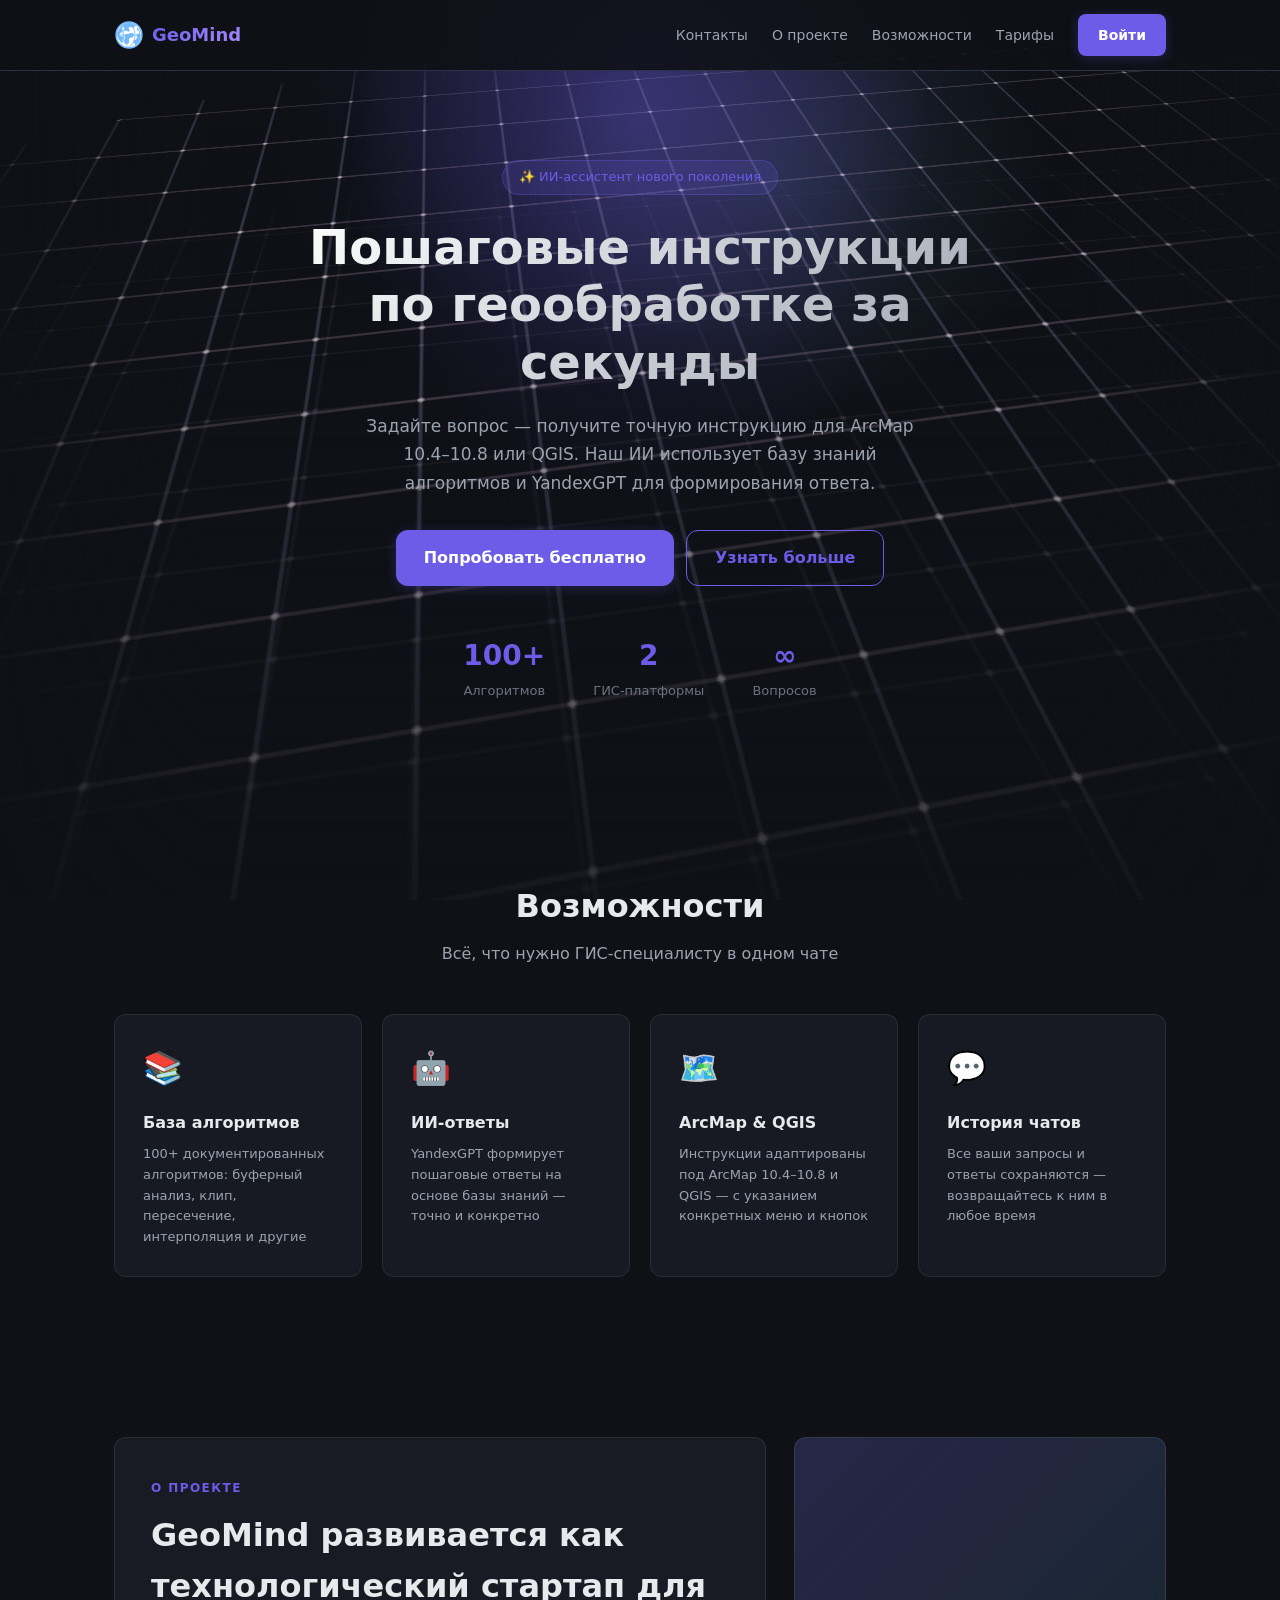
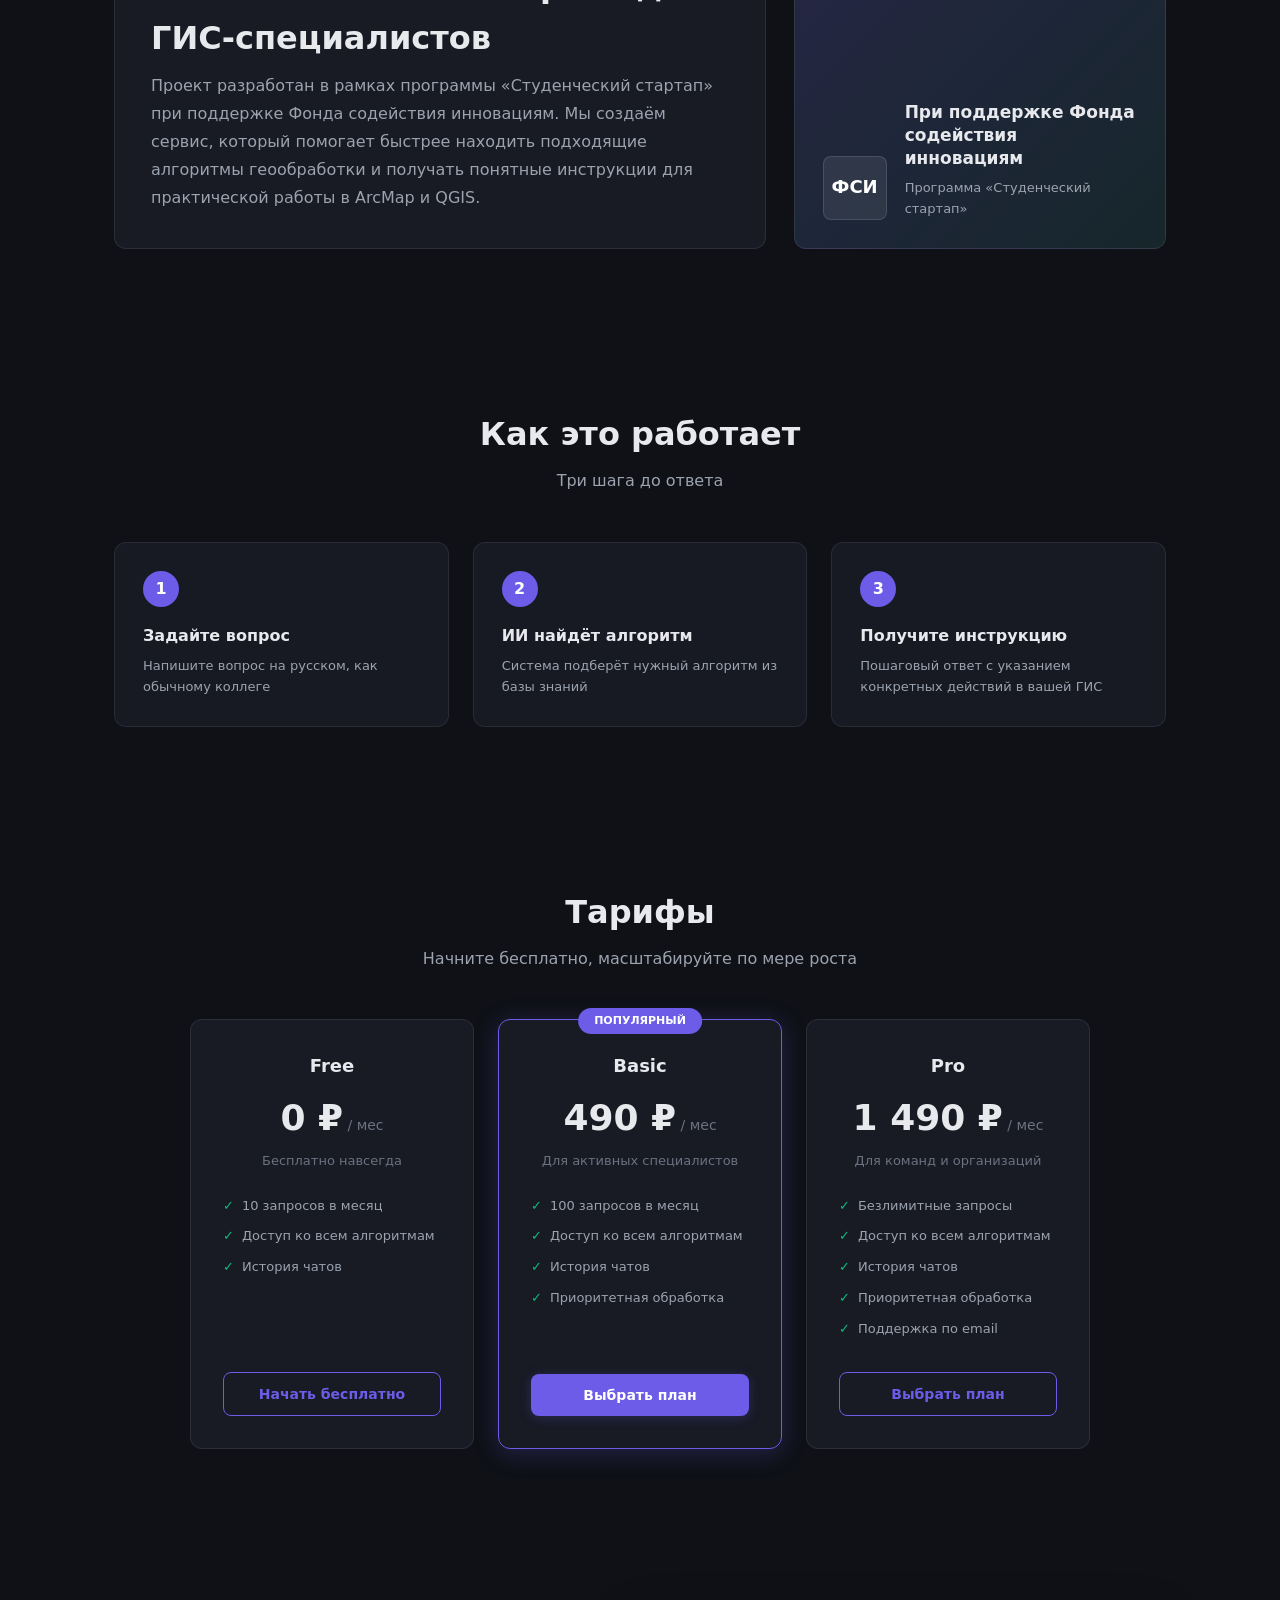
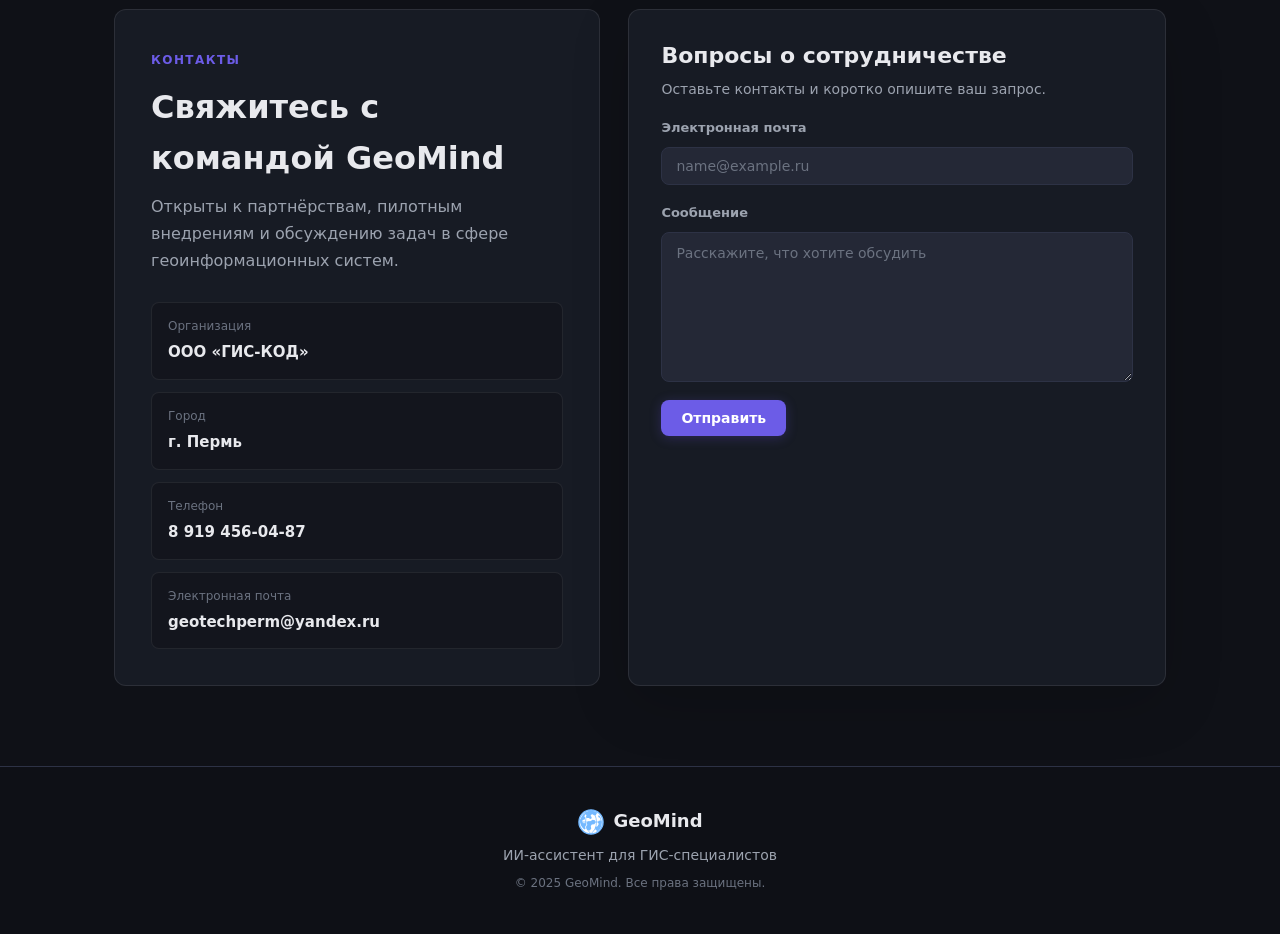
==== commit d0632502: "Replace landing logo and favicon" ====
--- a/static/index.html
+++ b/static/index.html
@@ -5,8 +5,8 @@
     <meta name="viewport" content="width=device-width, initial-scale=1.0">
     <title>GeoMind — ИИ-ассистент для ГИС-специалистов</title>
     <meta name="description" content="Чат-бот с базой знаний алгоритмов геообработки. Получайте пошаговые инструкции для ArcMap и QGIS.">
-    <link rel="icon" type="image/svg+xml" href="/static/favicon.svg?v=project-info-1">
-    <link rel="stylesheet" href="/static/css/style.min.css?v=project-info-1">
+    <link rel="icon" type="image/svg+xml" href="/static/favicon.svg?v=project-logo-1">
+    <link rel="stylesheet" href="/static/css/style.min.css?v=project-logo-1">
 </head>
 <body>
 <div class="landing-mesh-bg" aria-hidden="true">
@@ -17,7 +17,7 @@
 <!-- ===== Navbar ===== -->
 <nav class="landing-nav">
     <div class="nav-inner">
-        <div class="nav-logo">🌍 <span>GeoMind</span></div>
+        <div class="nav-logo"><img src="/static/logo.svg?v=project-logo-1" alt="" aria-hidden="true"><span>GeoMind</span></div>
         <div class="nav-links">
             <a href="#contacts">Контакты</a>
             <a href="#about">О проекте</a>
@@ -231,12 +231,12 @@
 <!-- ===== Footer ===== -->
 <footer class="landing-footer">
     <div class="footer-inner">
-        <div class="footer-logo">🌍 GeoMind</div>
+        <div class="footer-logo"><img src="/static/logo.svg?v=project-logo-1" alt="" aria-hidden="true">GeoMind</div>
         <div class="footer-text">ИИ-ассистент для ГИС-специалистов</div>
         <div class="footer-copy">© 2025 GeoMind. Все права защищены.</div>
     </div>
 </footer>
 
-<script src="/static/js/landing.js?v=project-info-1" defer></script>
+<script src="/static/js/landing.js?v=project-logo-1" defer></script>
 </body>
 </html>
--- a/static/css/style.min.css
+++ b/static/css/style.min.css
@@ -852,7 +852,13 @@
 }
 .nav-logo {
     font-size: 18px; font-weight: 700; color: var(--text-primary);
-    display: flex; align-items: center; gap: 6px;
+    display: flex; align-items: center; gap: 8px;
+}
+.nav-logo img {
+    width: 30px;
+    height: 30px;
+    display: block;
+    flex: 0 0 auto;
 }
 .nav-logo span {
     background: linear-gradient(135deg, var(--accent), #a78bfa);
@@ -1134,6 +1140,12 @@
 .footer-inner { max-width: 1100px; margin: 0 auto; }
 .footer-logo {
     font-size: 18px; font-weight: 700; margin-bottom: 8px;
+    display: inline-flex; align-items: center; justify-content: center; gap: 8px;
+}
+.footer-logo img {
+    width: 28px;
+    height: 28px;
+    display: block;
 }
 .footer-text { font-size: 14px; color: var(--text-secondary); margin-bottom: 8px; }
 .footer-copy { font-size: 12px; color: var(--text-muted); }
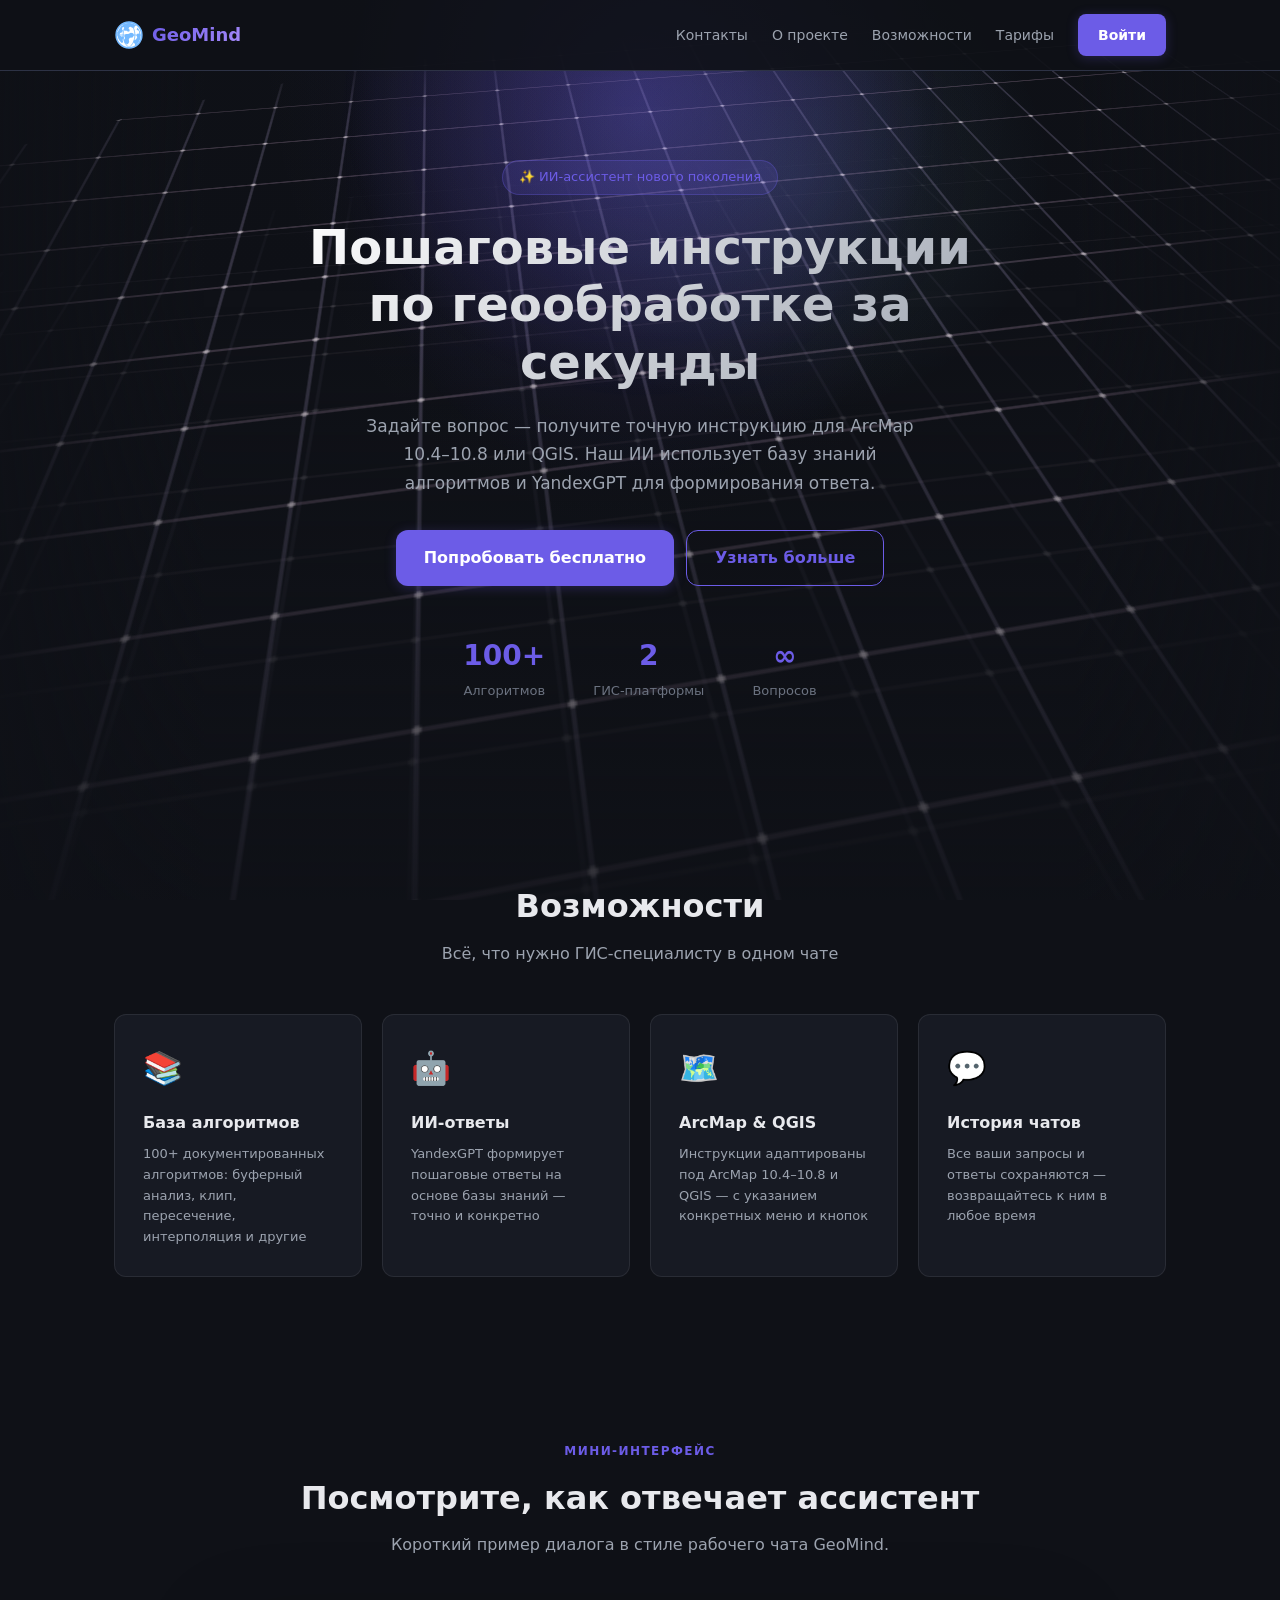
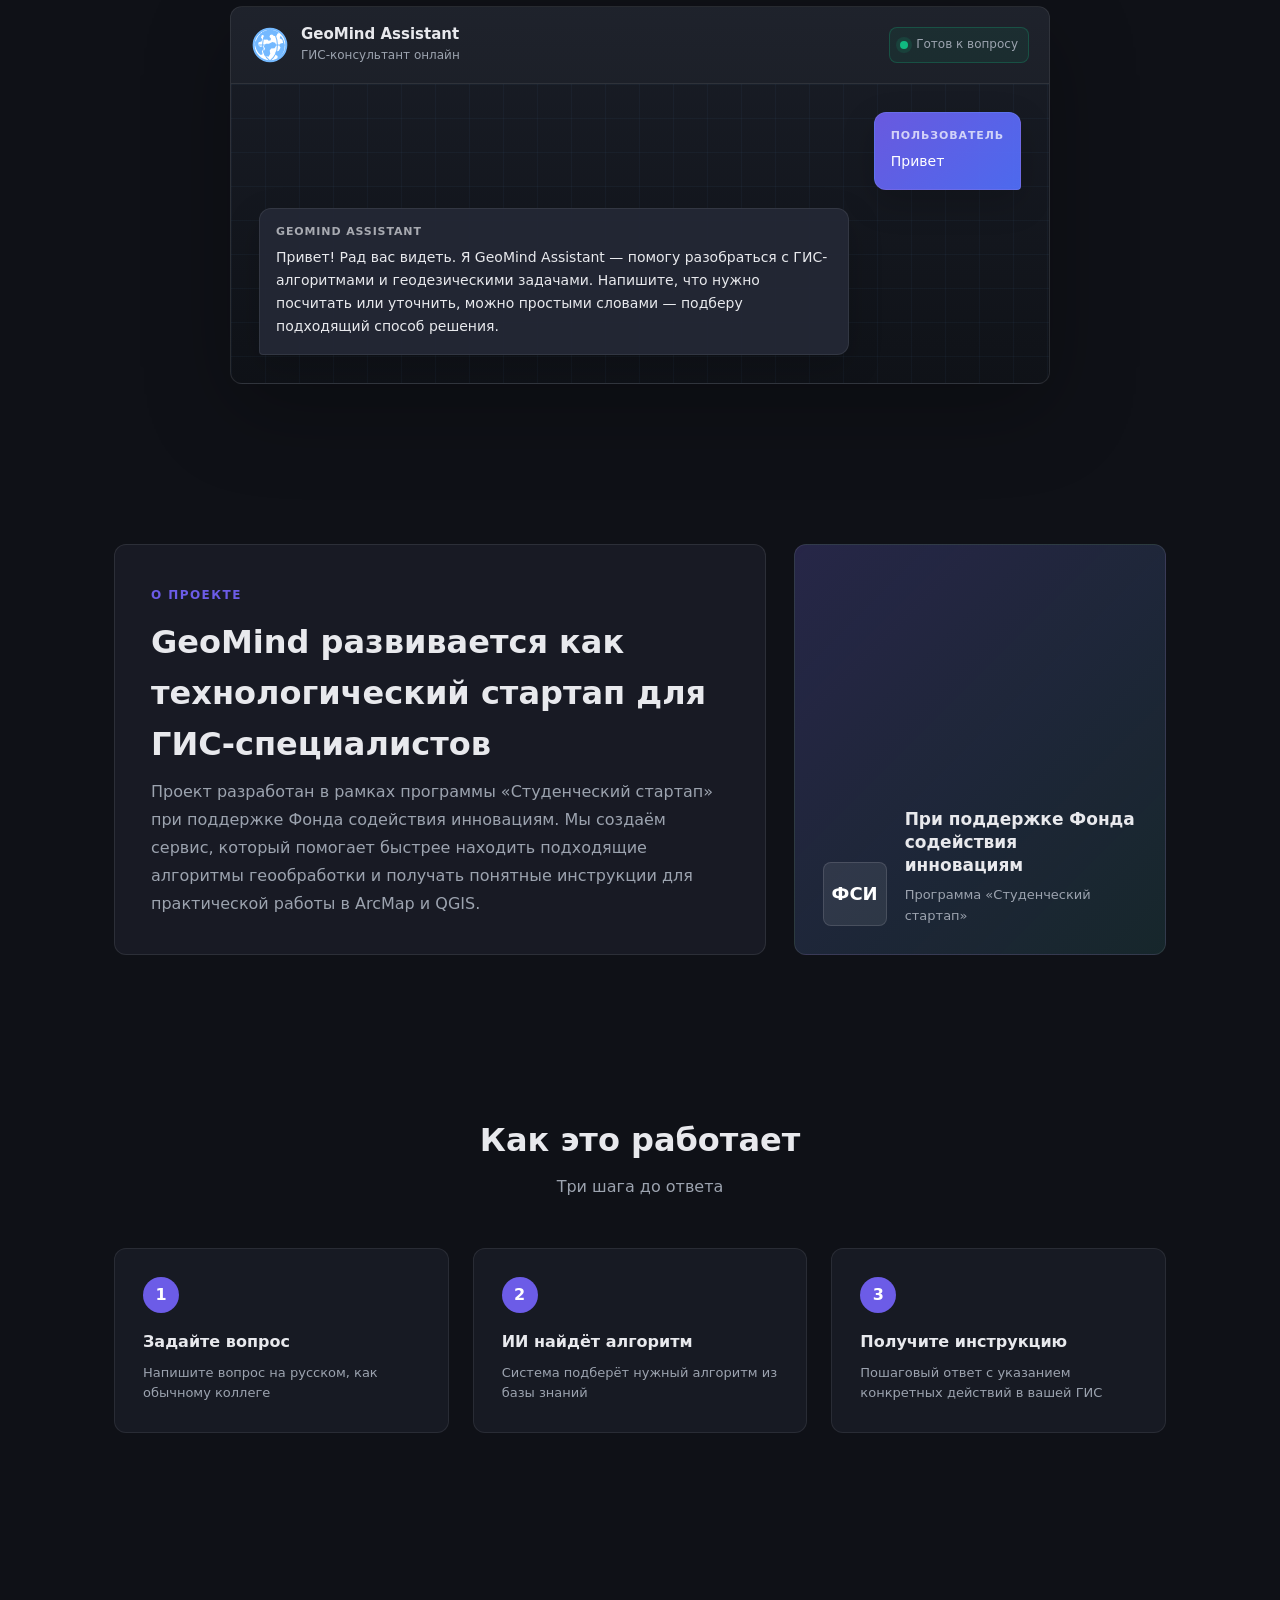
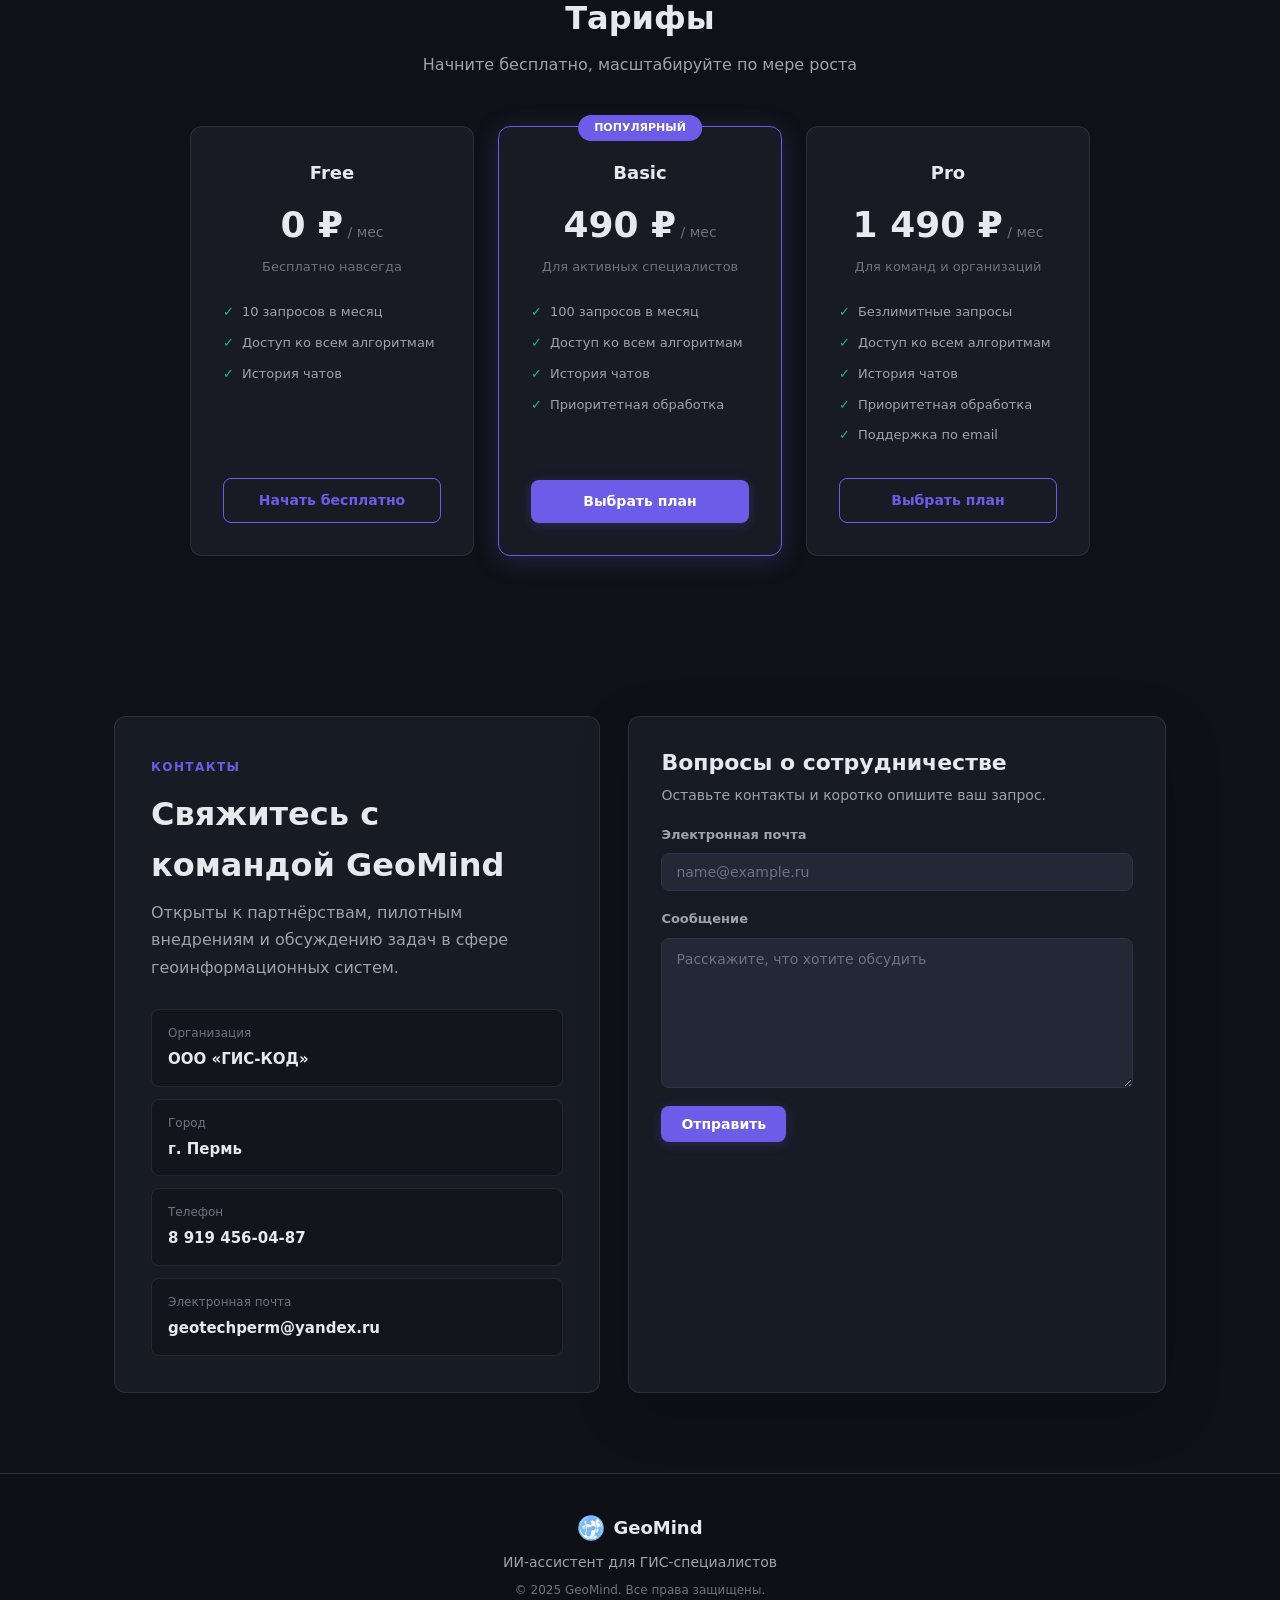
==== commit edfe282f: "Add landing assistant preview" ====
--- a/static/index.html
+++ b/static/index.html
@@ -5,8 +5,8 @@
     <meta name="viewport" content="width=device-width, initial-scale=1.0">
     <title>GeoMind — ИИ-ассистент для ГИС-специалистов</title>
     <meta name="description" content="Чат-бот с базой знаний алгоритмов геообработки. Получайте пошаговые инструкции для ArcMap и QGIS.">
-    <link rel="icon" type="image/svg+xml" href="/static/favicon.svg?v=project-logo-1">
-    <link rel="stylesheet" href="/static/css/style.min.css?v=project-logo-1">
+    <link rel="icon" type="image/svg+xml" href="/static/favicon.svg?v=landing-chat-1">
+    <link rel="stylesheet" href="/static/css/style.min.css?v=landing-chat-1">
 </head>
 <body>
 <div class="landing-mesh-bg" aria-hidden="true">
@@ -17,7 +17,7 @@
 <!-- ===== Navbar ===== -->
 <nav class="landing-nav">
     <div class="nav-inner">
-        <div class="nav-logo"><img src="/static/logo.svg?v=project-logo-1" alt="" aria-hidden="true"><span>GeoMind</span></div>
+        <div class="nav-logo"><img src="/static/logo.svg?v=landing-chat-1" alt="" aria-hidden="true"><span>GeoMind</span></div>
         <div class="nav-links">
             <a href="#contacts">Контакты</a>
             <a href="#about">О проекте</a>
@@ -83,6 +83,41 @@
             <div class="feature-icon">💬</div>
             <h3>История чатов</h3>
             <p>Все ваши запросы и ответы сохраняются — возвращайтесь к ним в любое время</p>
+        </div>
+    </div>
+</section>
+
+<!-- ===== Assistant Preview ===== -->
+<section class="assistant-preview" aria-label="Пример интерфейса GeoMind Assistant">
+    <div class="assistant-preview-copy">
+        <span class="section-kicker">Мини-интерфейс</span>
+        <h2>Посмотрите, как отвечает ассистент</h2>
+        <p class="section-desc">Короткий пример диалога в стиле рабочего чата GeoMind.</p>
+    </div>
+    <div class="assistant-window">
+        <div class="assistant-window-head">
+            <div class="assistant-window-brand">
+                <img src="/static/logo.svg?v=landing-chat-1" alt="" aria-hidden="true">
+                <div>
+                    <strong>GeoMind Assistant</strong>
+                    <span>ГИС-консультант онлайн</span>
+                </div>
+            </div>
+            <div class="assistant-window-status"><span></span>Готов к вопросу</div>
+        </div>
+        <div class="assistant-messages">
+            <div class="assistant-bubble user">
+                <div class="assistant-bubble-meta">Пользователь</div>
+                <p>Привет</p>
+            </div>
+            <div class="assistant-bubble assistant">
+                <div class="assistant-bubble-meta">GeoMind Assistant</div>
+                <p>
+                    Привет! Рад вас видеть. Я GeoMind Assistant — помогу разобраться с
+                    ГИС-алгоритмами и геодезическими задачами. Напишите, что нужно посчитать
+                    или уточнить, можно простыми словами — подберу подходящий способ решения.
+                </p>
+            </div>
         </div>
     </div>
 </section>
@@ -231,12 +266,12 @@
 <!-- ===== Footer ===== -->
 <footer class="landing-footer">
     <div class="footer-inner">
-        <div class="footer-logo"><img src="/static/logo.svg?v=project-logo-1" alt="" aria-hidden="true">GeoMind</div>
+        <div class="footer-logo"><img src="/static/logo.svg?v=landing-chat-1" alt="" aria-hidden="true">GeoMind</div>
         <div class="footer-text">ИИ-ассистент для ГИС-специалистов</div>
         <div class="footer-copy">© 2025 GeoMind. Все права защищены.</div>
     </div>
 </footer>
 
-<script src="/static/js/landing.js?v=project-logo-1" defer></script>
+<script src="/static/js/landing.js?v=landing-chat-1" defer></script>
 </body>
 </html>
--- a/static/css/style.min.css
+++ b/static/css/style.min.css
@@ -917,12 +917,12 @@
 }
 
 /* --- Sections common --- */
-.features, .how-it-works, .pricing, .about-project, .contacts-section {
+.features, .how-it-works, .pricing, .about-project, .contacts-section, .assistant-preview {
     position: relative;
     max-width: 1100px; margin: 0 auto;
     padding: 80px 24px; text-align: center;
 }
-.features h2, .how-it-works h2, .pricing h2, .about-project h2, .contacts-section h2 {
+.features h2, .how-it-works h2, .pricing h2, .about-project h2, .contacts-section h2, .assistant-preview h2 {
     font-size: 32px; font-weight: 700; margin-bottom: 8px;
 }
 .section-desc {
@@ -953,6 +953,123 @@
 .feature-card h3 { font-size: 16px; font-weight: 600; margin-bottom: 8px; }
 .feature-card p { font-size: 13px; color: var(--text-secondary); line-height: 1.6; }
 
+/* --- Assistant preview --- */
+.assistant-preview {
+    text-align: center;
+}
+.assistant-preview-copy {
+    max-width: 720px;
+    margin: 0 auto 34px;
+}
+.assistant-window {
+    max-width: 820px;
+    margin: 0 auto;
+    overflow: hidden;
+    border: 1px solid rgba(255, 255, 255, 0.10);
+    border-radius: var(--radius);
+    background:
+        linear-gradient(180deg, rgba(26, 29, 39, 0.94), rgba(15, 17, 23, 0.94)),
+        rgba(26, 29, 39, 0.92);
+    box-shadow: 0 26px 86px rgba(0, 0, 0, 0.26);
+    text-align: left;
+}
+.assistant-window-head {
+    display: flex;
+    align-items: center;
+    justify-content: space-between;
+    gap: 16px;
+    padding: 18px 20px;
+    border-bottom: 1px solid rgba(255, 255, 255, 0.08);
+    background: rgba(255, 255, 255, 0.025);
+}
+.assistant-window-brand {
+    display: flex;
+    align-items: center;
+    gap: 12px;
+    min-width: 0;
+}
+.assistant-window-brand img {
+    width: 38px;
+    height: 38px;
+    flex: 0 0 auto;
+}
+.assistant-window-brand strong,
+.assistant-window-brand span {
+    display: block;
+}
+.assistant-window-brand strong {
+    font-size: 15px;
+    line-height: 1.25;
+}
+.assistant-window-brand span {
+    color: var(--text-secondary);
+    font-size: 12px;
+    margin-top: 2px;
+}
+.assistant-window-status {
+    display: inline-flex;
+    align-items: center;
+    gap: 8px;
+    flex: 0 0 auto;
+    color: var(--text-secondary);
+    font-size: 12px;
+    padding: 7px 10px;
+    border: 1px solid rgba(16, 185, 129, 0.26);
+    border-radius: var(--radius-sm);
+    background: rgba(16, 185, 129, 0.08);
+}
+.assistant-window-status span {
+    width: 8px;
+    height: 8px;
+    border-radius: 50%;
+    background: var(--success);
+    box-shadow: 0 0 0 4px rgba(16, 185, 129, 0.14);
+}
+.assistant-messages {
+    display: flex;
+    flex-direction: column;
+    gap: 18px;
+    padding: 28px;
+    background:
+        linear-gradient(90deg, rgba(116, 185, 255, 0.04) 1px, transparent 1px),
+        linear-gradient(180deg, rgba(116, 185, 255, 0.04) 1px, transparent 1px);
+    background-size: 34px 34px;
+}
+.assistant-bubble {
+    max-width: min(78%, 590px);
+    padding: 14px 16px 15px;
+    border-radius: var(--radius);
+    border: 1px solid rgba(255, 255, 255, 0.08);
+    box-shadow: 0 12px 34px rgba(0, 0, 0, 0.18);
+}
+.assistant-bubble.user {
+    align-self: flex-end;
+    color: #fff;
+    background: linear-gradient(135deg, rgba(108, 92, 231, 0.96), rgba(82, 113, 255, 0.92));
+    border-bottom-right-radius: 4px;
+}
+.assistant-bubble.assistant {
+    align-self: flex-start;
+    background: rgba(36, 40, 54, 0.94);
+    border-bottom-left-radius: 4px;
+}
+.assistant-bubble-meta {
+    margin-bottom: 6px;
+    color: rgba(232, 233, 237, 0.68);
+    font-size: 11px;
+    font-weight: 700;
+    letter-spacing: 0.08em;
+    text-transform: uppercase;
+}
+.assistant-bubble.user .assistant-bubble-meta {
+    color: rgba(255, 255, 255, 0.72);
+}
+.assistant-bubble p {
+    color: inherit;
+    font-size: 14px;
+    line-height: 1.65;
+}
+
 /* --- About project --- */
 .about-project {
     text-align: left;
@@ -1171,6 +1288,9 @@
     }
     .features-grid {
         grid-template-columns: repeat(2, 1fr);
+    }
+    .assistant-bubble {
+        max-width: 86%;
     }
     .about-project-inner,
     .contacts-inner {
@@ -1263,7 +1383,8 @@
     .how-it-works,
     .pricing,
     .about-project,
-    .contacts-section {
+    .contacts-section,
+    .assistant-preview {
         padding: 64px 24px;
     }
     .section-desc {
@@ -1278,6 +1399,7 @@
     .feature-card,
     .step-card,
     .plan-card,
+    .assistant-messages,
     .about-project-copy,
     .support-card,
     .contacts-copy,
@@ -1291,6 +1413,16 @@
     .feedback-actions .btn {
         width: 100%;
     }
+    .assistant-window-head {
+        align-items: flex-start;
+        flex-direction: column;
+    }
+    .assistant-window-status {
+        align-self: flex-start;
+    }
+    .assistant-bubble {
+        max-width: 100%;
+    }
 }
 
 @keyframes landingMeshFloatMobile {
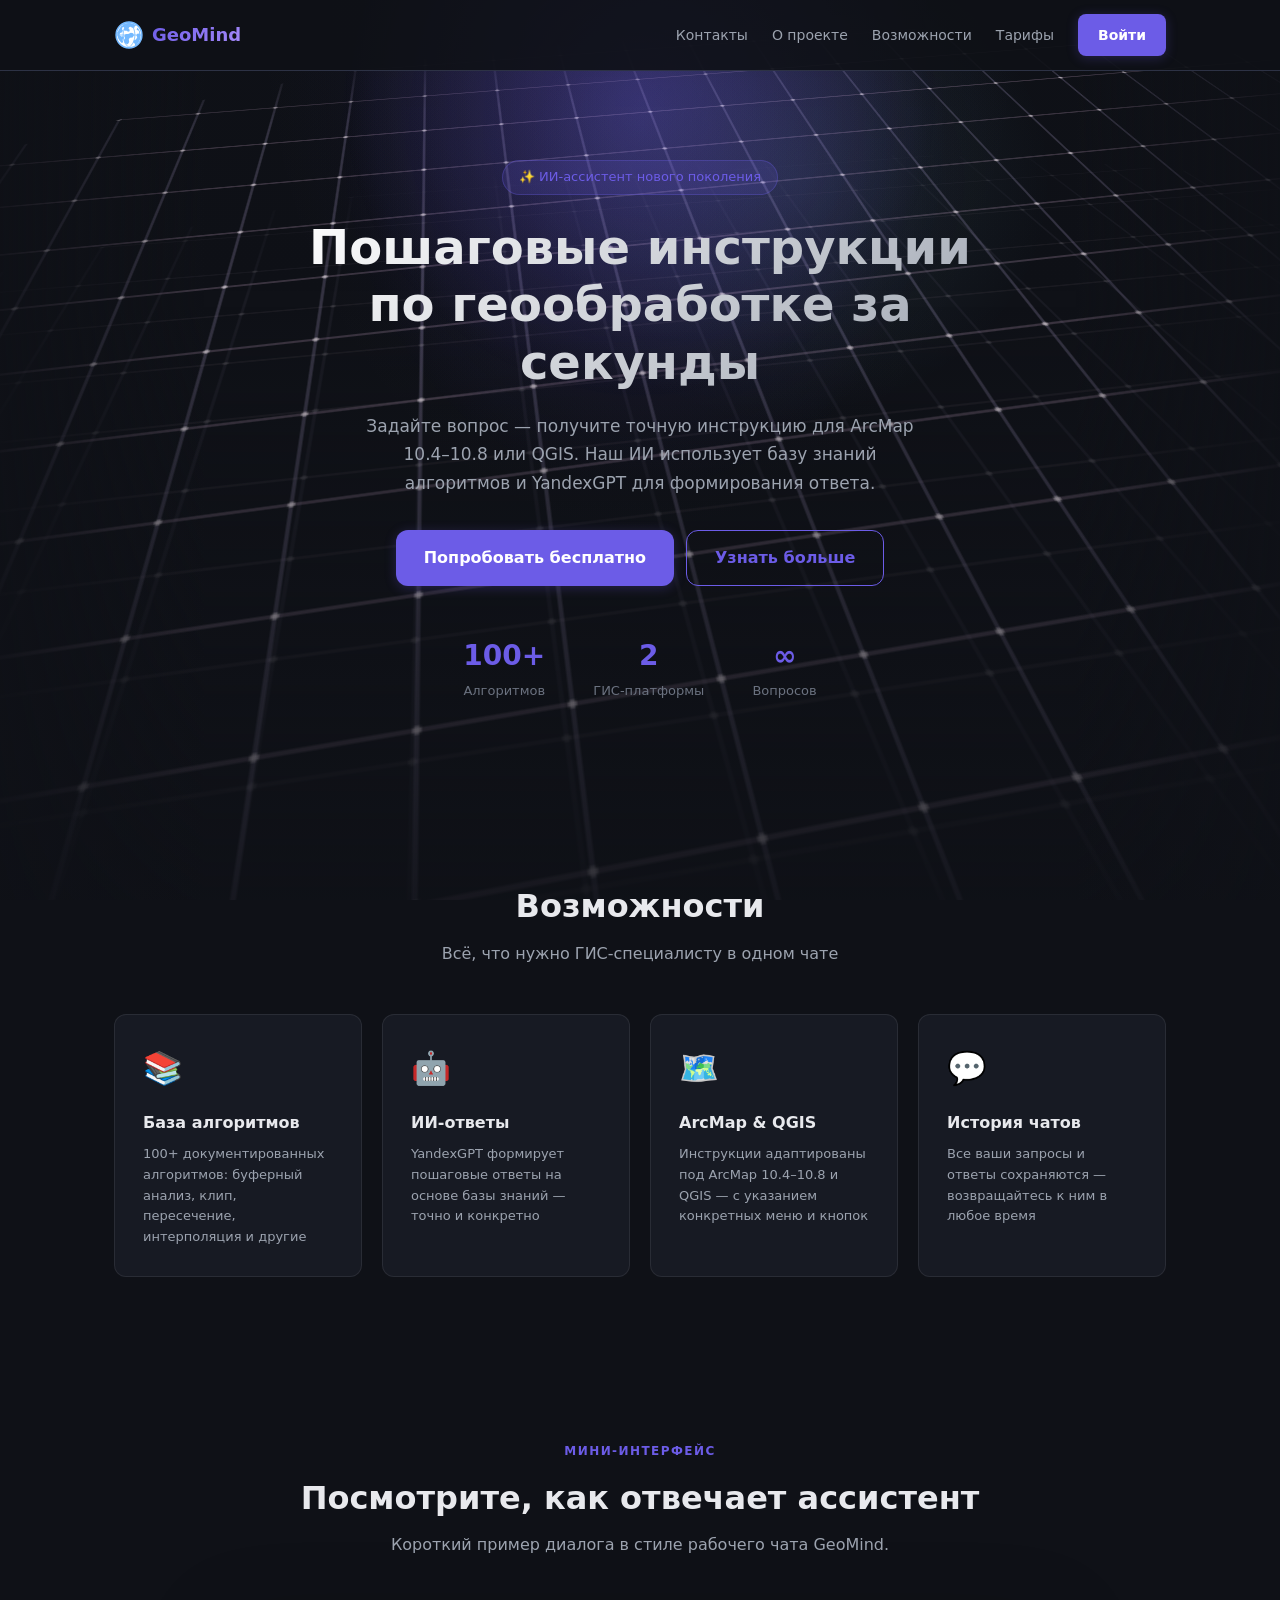
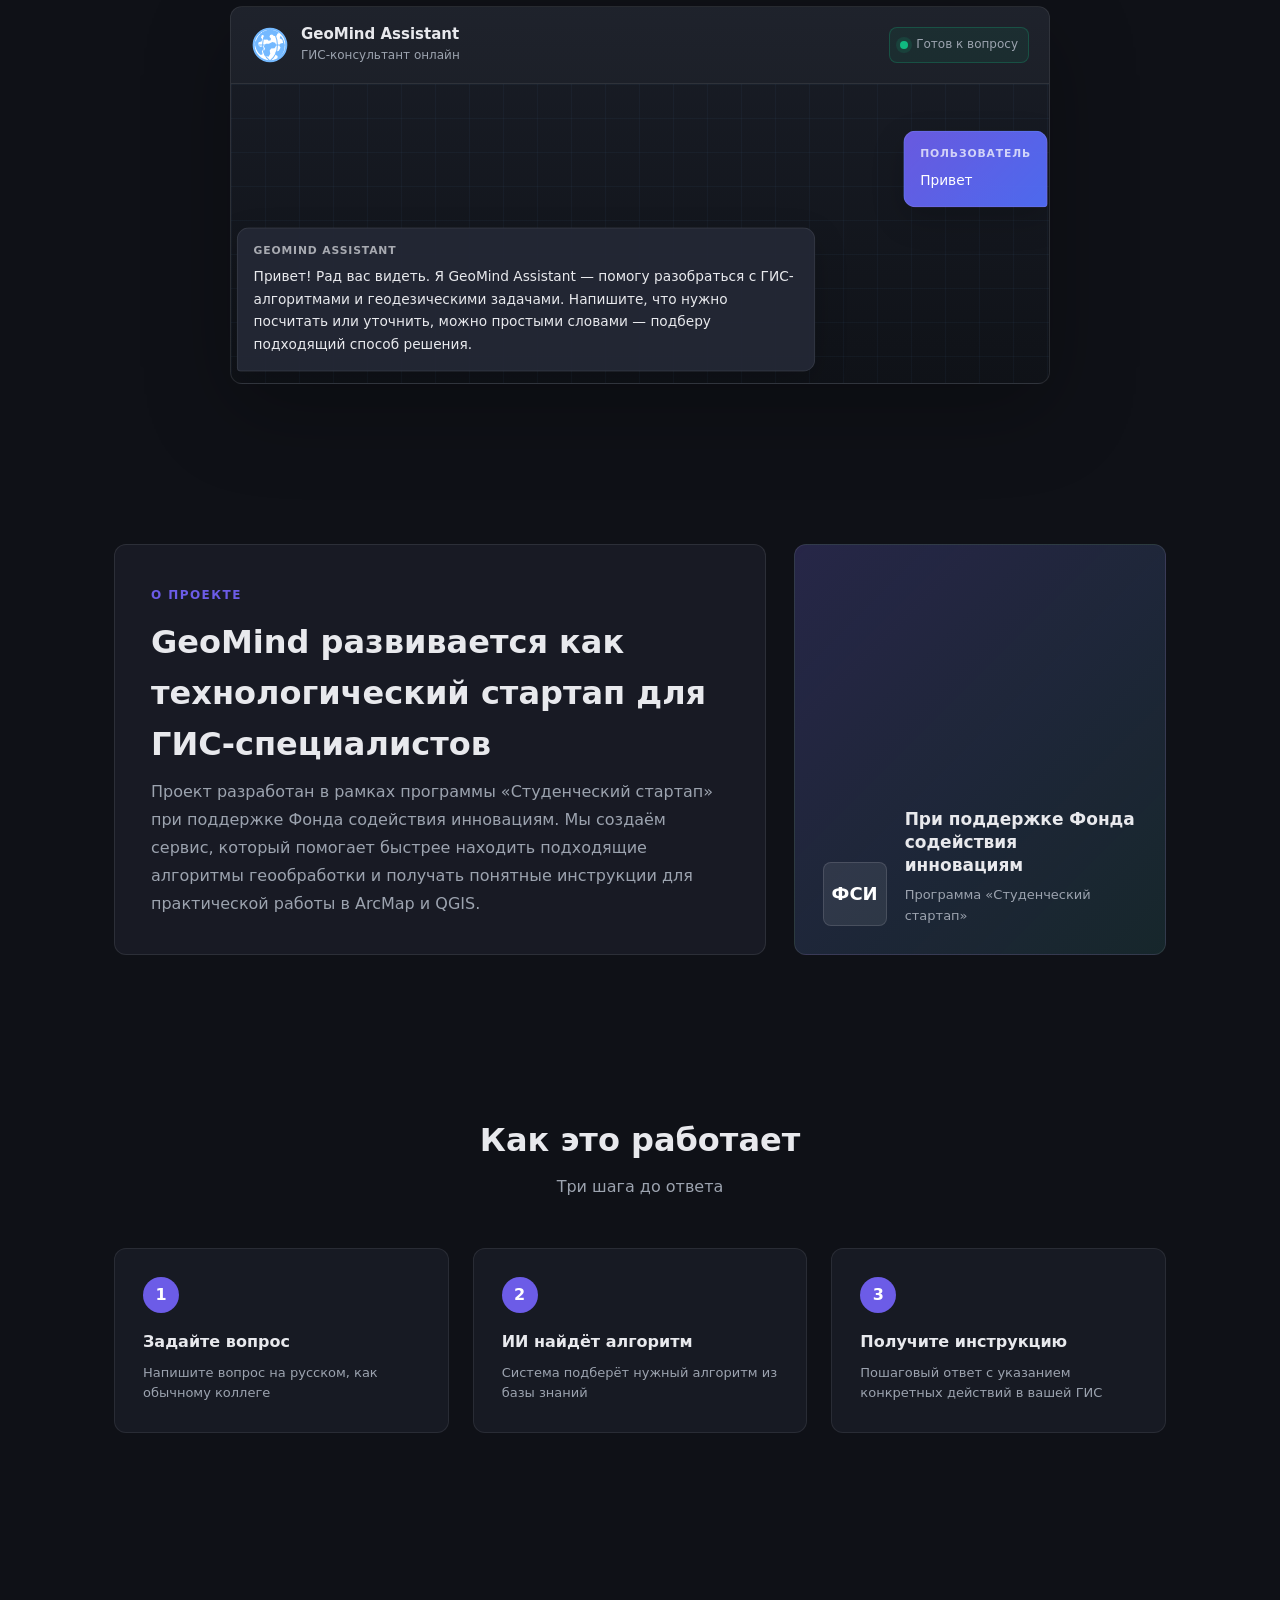
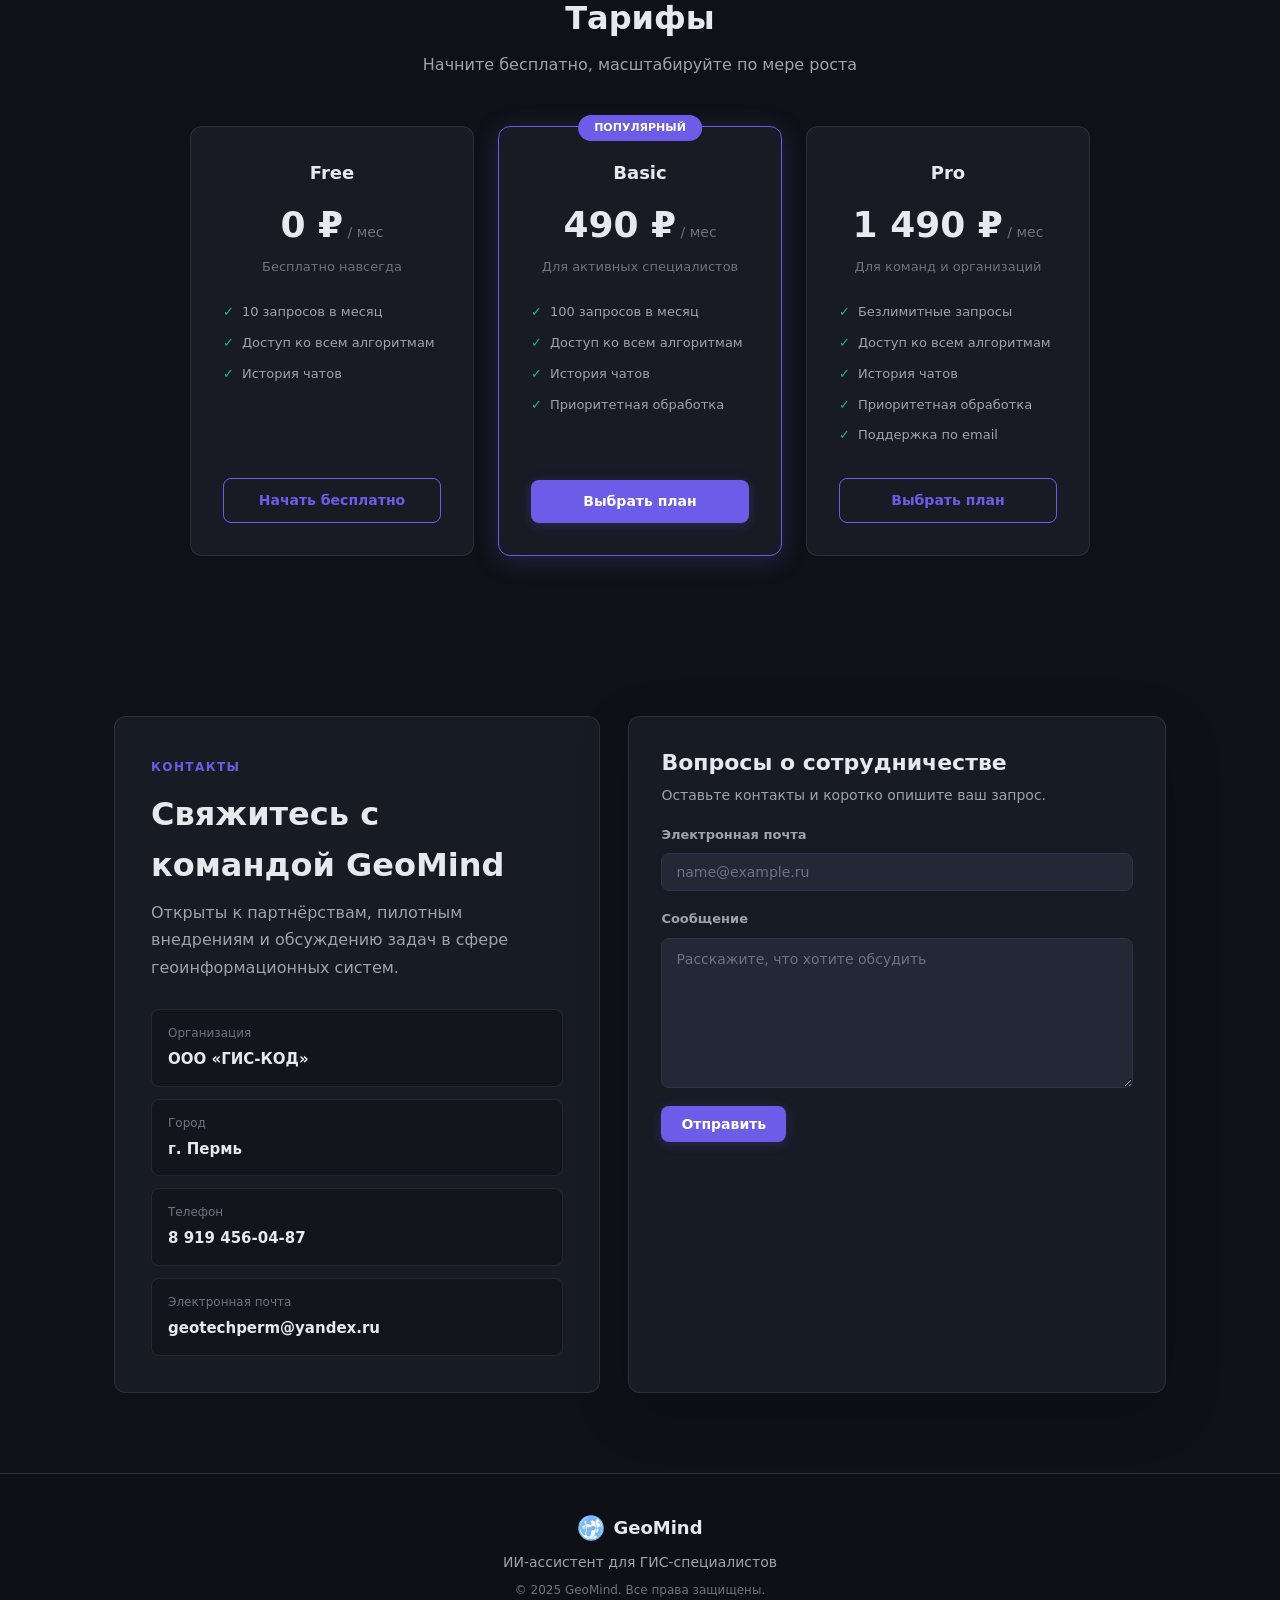
==== commit 707fdd2e: "Animate landing assistant preview" ====
--- a/static/index.html
+++ b/static/index.html
@@ -5,8 +5,8 @@
     <meta name="viewport" content="width=device-width, initial-scale=1.0">
     <title>GeoMind — ИИ-ассистент для ГИС-специалистов</title>
     <meta name="description" content="Чат-бот с базой знаний алгоритмов геообработки. Получайте пошаговые инструкции для ArcMap и QGIS.">
-    <link rel="icon" type="image/svg+xml" href="/static/favicon.svg?v=landing-chat-1">
-    <link rel="stylesheet" href="/static/css/style.min.css?v=landing-chat-1">
+    <link rel="icon" type="image/svg+xml" href="/static/favicon.svg?v=landing-chat-anim-1">
+    <link rel="stylesheet" href="/static/css/style.min.css?v=landing-chat-anim-1">
 </head>
 <body>
 <div class="landing-mesh-bg" aria-hidden="true">
@@ -17,7 +17,7 @@
 <!-- ===== Navbar ===== -->
 <nav class="landing-nav">
     <div class="nav-inner">
-        <div class="nav-logo"><img src="/static/logo.svg?v=landing-chat-1" alt="" aria-hidden="true"><span>GeoMind</span></div>
+        <div class="nav-logo"><img src="/static/logo.svg?v=landing-chat-anim-1" alt="" aria-hidden="true"><span>GeoMind</span></div>
         <div class="nav-links">
             <a href="#contacts">Контакты</a>
             <a href="#about">О проекте</a>
@@ -97,7 +97,7 @@
     <div class="assistant-window">
         <div class="assistant-window-head">
             <div class="assistant-window-brand">
-                <img src="/static/logo.svg?v=landing-chat-1" alt="" aria-hidden="true">
+                <img src="/static/logo.svg?v=landing-chat-anim-1" alt="" aria-hidden="true">
                 <div>
                     <strong>GeoMind Assistant</strong>
                     <span>ГИС-консультант онлайн</span>
@@ -266,12 +266,12 @@
 <!-- ===== Footer ===== -->
 <footer class="landing-footer">
     <div class="footer-inner">
-        <div class="footer-logo"><img src="/static/logo.svg?v=landing-chat-1" alt="" aria-hidden="true">GeoMind</div>
+        <div class="footer-logo"><img src="/static/logo.svg?v=landing-chat-anim-1" alt="" aria-hidden="true">GeoMind</div>
         <div class="footer-text">ИИ-ассистент для ГИС-специалистов</div>
         <div class="footer-copy">© 2025 GeoMind. Все права защищены.</div>
     </div>
 </footer>
 
-<script src="/static/js/landing.js?v=landing-chat-1" defer></script>
+<script src="/static/js/landing.js?v=landing-chat-anim-1" defer></script>
 </body>
 </html>
--- a/static/css/style.min.css
+++ b/static/css/style.min.css
@@ -1042,6 +1042,26 @@
     border: 1px solid rgba(255, 255, 255, 0.08);
     box-shadow: 0 12px 34px rgba(0, 0, 0, 0.18);
 }
+.assistant-preview.is-animated .assistant-bubble {
+    opacity: 0;
+    transform: translateY(18px) scale(0.98);
+}
+.assistant-preview.is-animated .assistant-bubble.user {
+    transform: translate(28px, 18px) scale(0.98);
+}
+.assistant-preview.is-animated .assistant-bubble.assistant {
+    transform: translate(-28px, 18px) scale(0.98);
+}
+.assistant-preview.is-visible .assistant-bubble {
+    opacity: 1;
+    transform: translate(0, 0) scale(1);
+    transition:
+        opacity 0.58s ease,
+        transform 0.58s cubic-bezier(0.2, 0.8, 0.2, 1);
+}
+.assistant-preview.is-visible .assistant-bubble.assistant {
+    transition-delay: 0.42s;
+}
 .assistant-bubble.user {
     align-self: flex-end;
     color: #fff;
@@ -1442,4 +1462,11 @@
     .hero-glow {
         animation: none;
     }
-}
+    .assistant-preview.is-animated .assistant-bubble,
+    .assistant-preview.is-animated .assistant-bubble.user,
+    .assistant-preview.is-animated .assistant-bubble.assistant {
+        opacity: 1;
+        transform: none;
+        transition: none;
+    }
+}
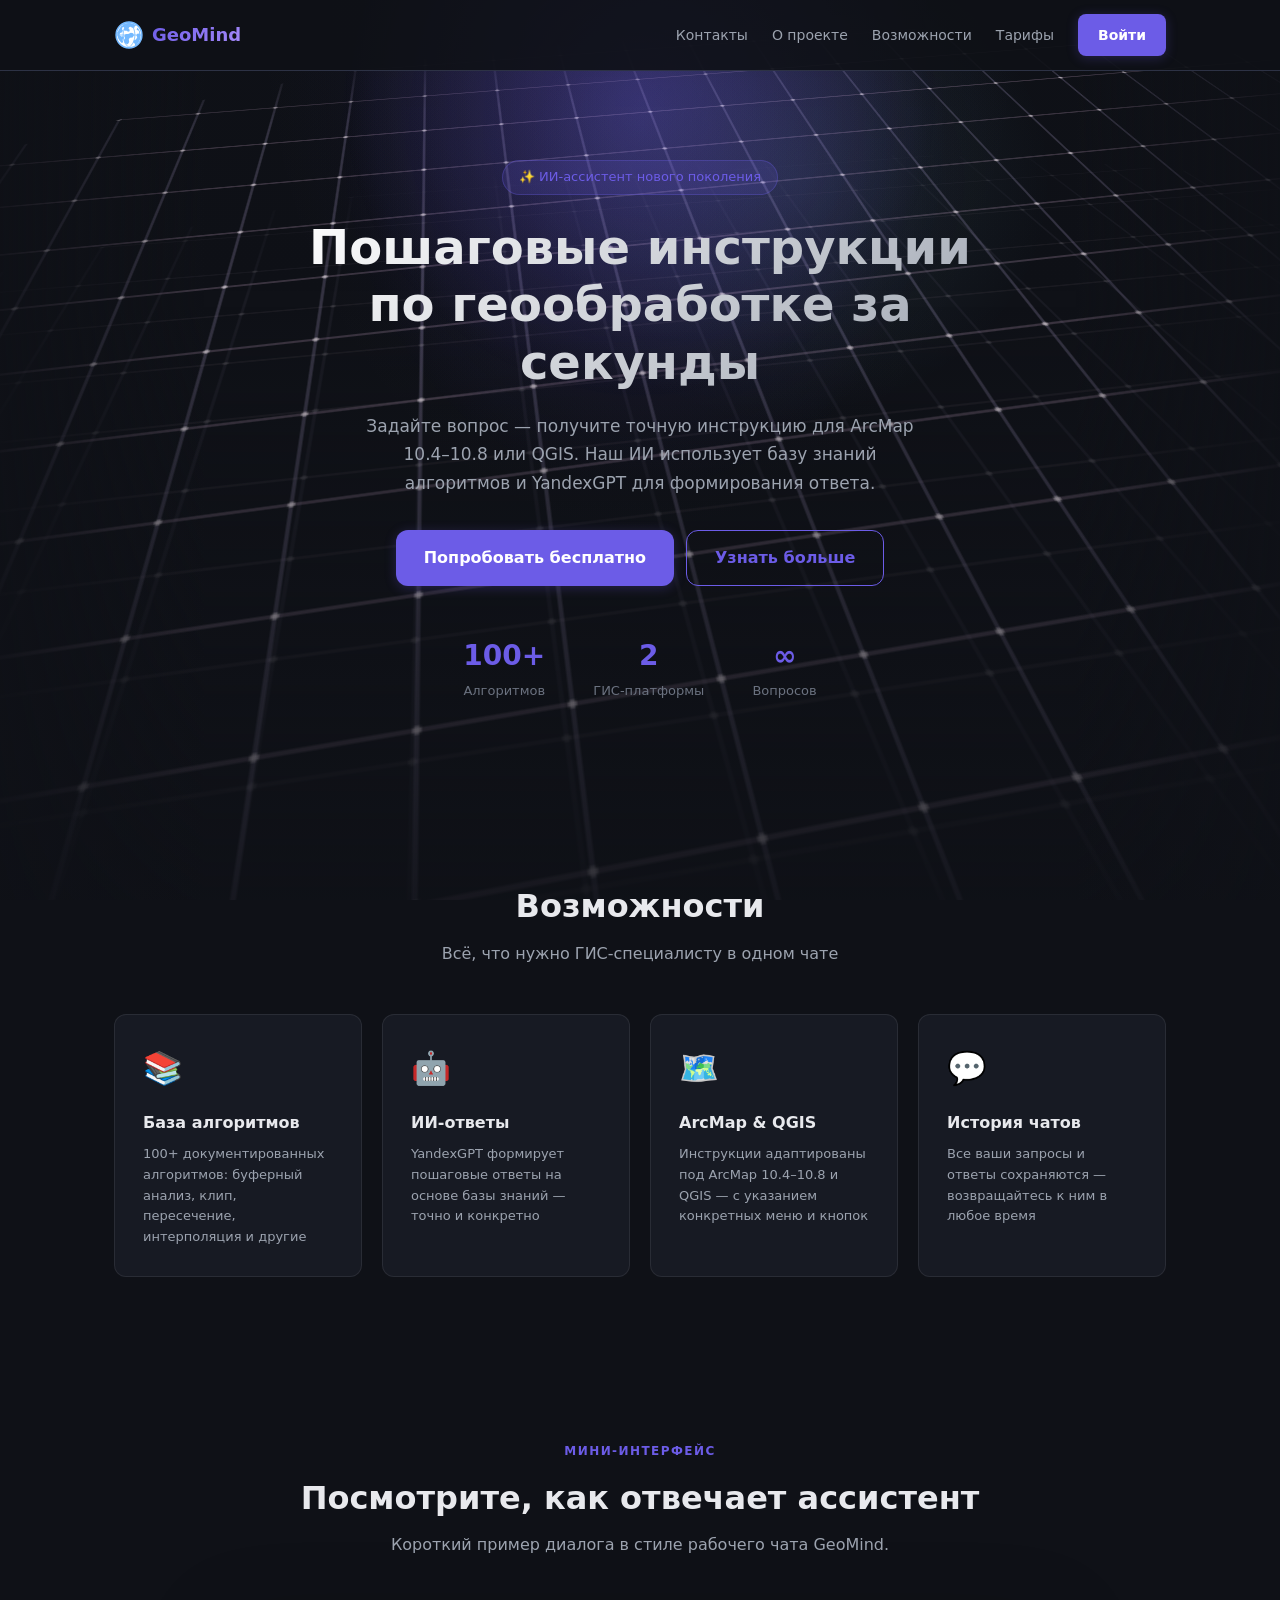
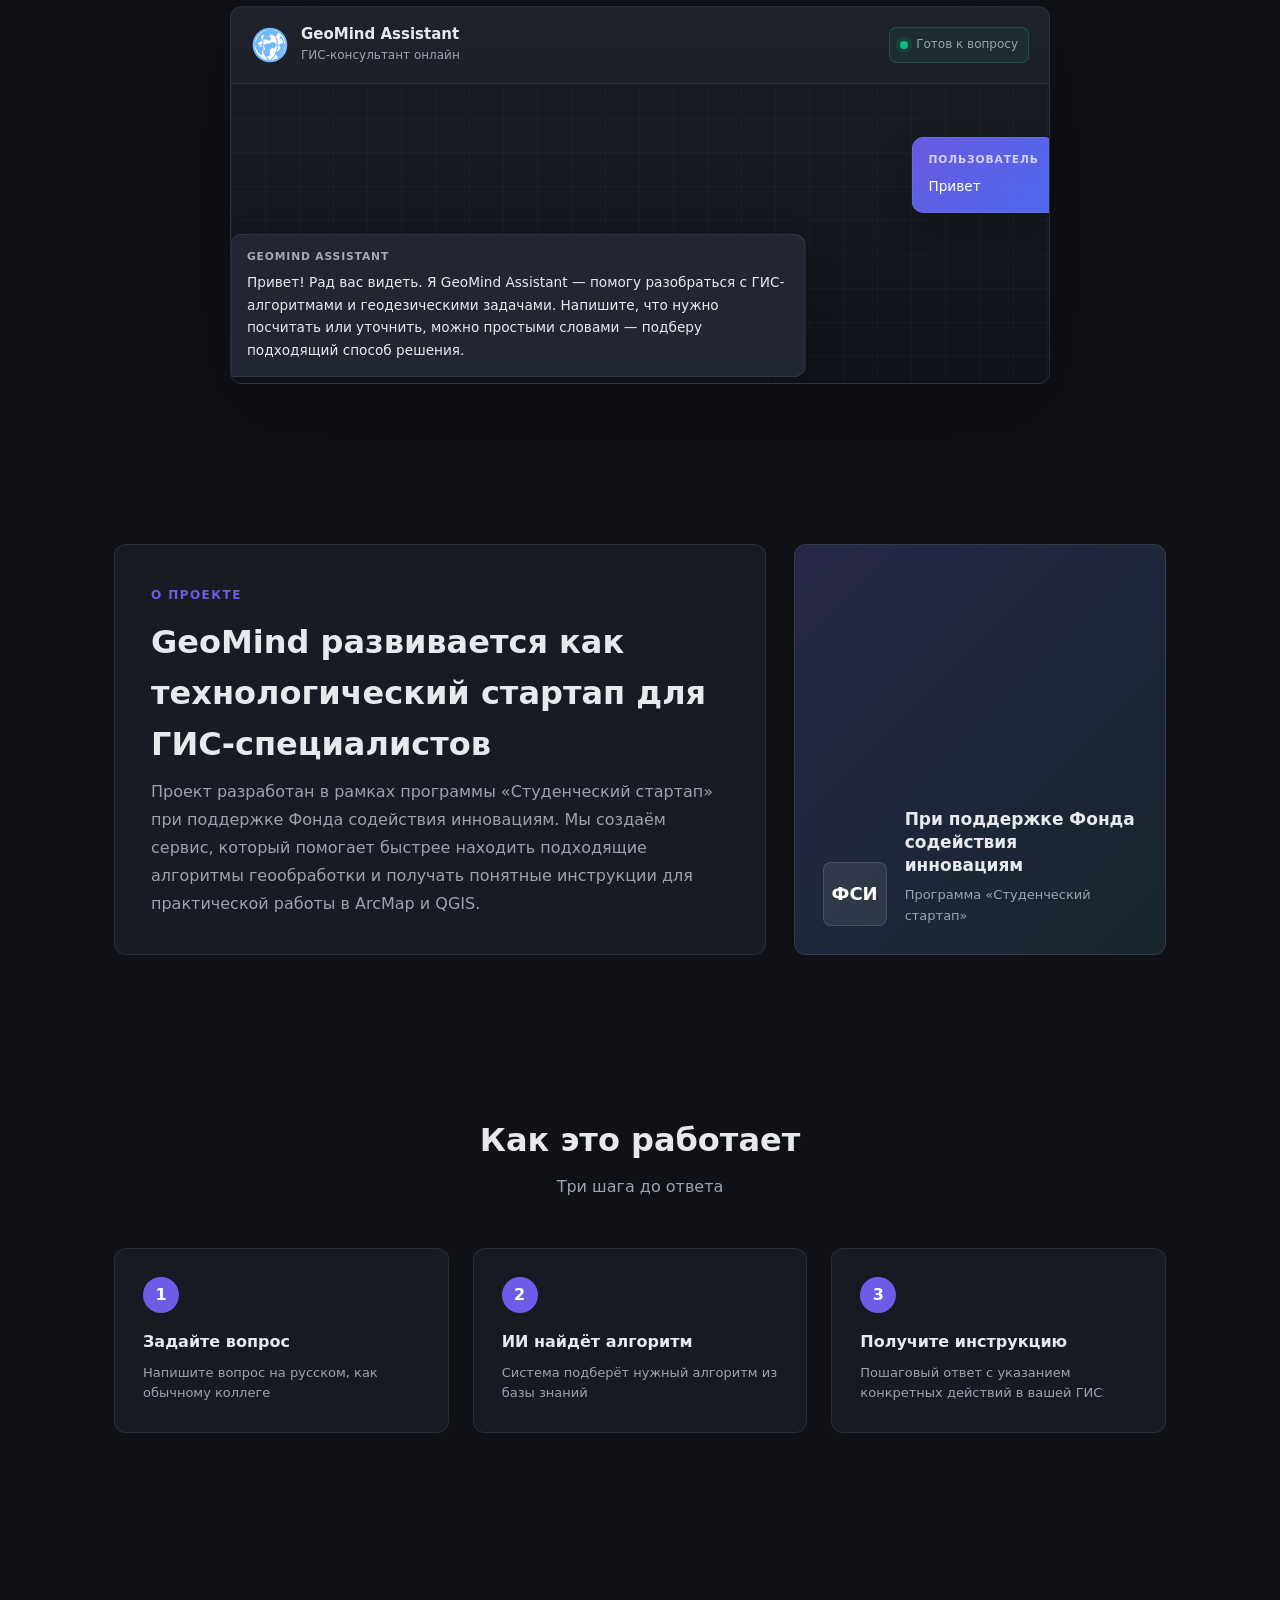
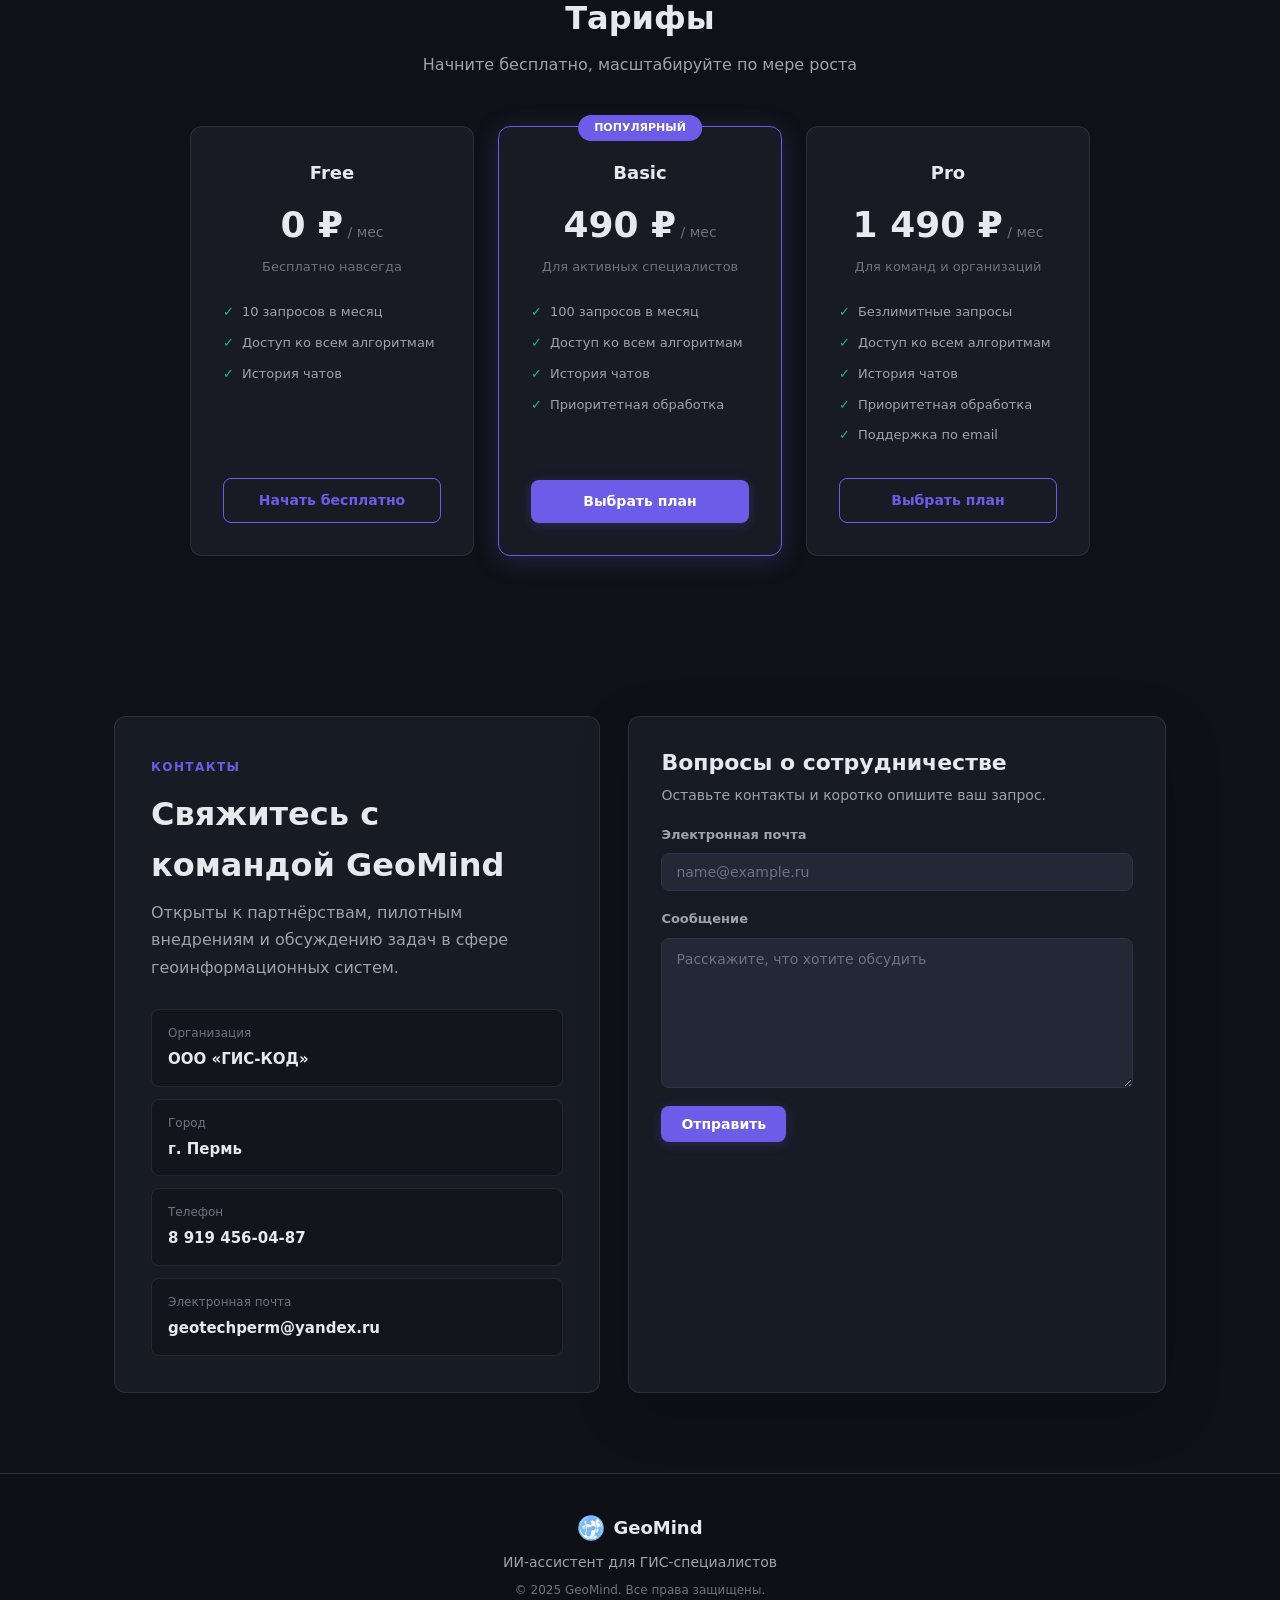
==== commit 858186bb: "Refine assistant preview animation" ====
--- a/static/index.html
+++ b/static/index.html
@@ -5,8 +5,8 @@
     <meta name="viewport" content="width=device-width, initial-scale=1.0">
     <title>GeoMind — ИИ-ассистент для ГИС-специалистов</title>
     <meta name="description" content="Чат-бот с базой знаний алгоритмов геообработки. Получайте пошаговые инструкции для ArcMap и QGIS.">
-    <link rel="icon" type="image/svg+xml" href="/static/favicon.svg?v=landing-chat-anim-1">
-    <link rel="stylesheet" href="/static/css/style.min.css?v=landing-chat-anim-1">
+    <link rel="icon" type="image/svg+xml" href="/static/favicon.svg?v=landing-chat-anim-2">
+    <link rel="stylesheet" href="/static/css/style.min.css?v=landing-chat-anim-2">
 </head>
 <body>
 <div class="landing-mesh-bg" aria-hidden="true">
@@ -17,7 +17,7 @@
 <!-- ===== Navbar ===== -->
 <nav class="landing-nav">
     <div class="nav-inner">
-        <div class="nav-logo"><img src="/static/logo.svg?v=landing-chat-anim-1" alt="" aria-hidden="true"><span>GeoMind</span></div>
+        <div class="nav-logo"><img src="/static/logo.svg?v=landing-chat-anim-2" alt="" aria-hidden="true"><span>GeoMind</span></div>
         <div class="nav-links">
             <a href="#contacts">Контакты</a>
             <a href="#about">О проекте</a>
@@ -97,7 +97,7 @@
     <div class="assistant-window">
         <div class="assistant-window-head">
             <div class="assistant-window-brand">
-                <img src="/static/logo.svg?v=landing-chat-anim-1" alt="" aria-hidden="true">
+                <img src="/static/logo.svg?v=landing-chat-anim-2" alt="" aria-hidden="true">
                 <div>
                     <strong>GeoMind Assistant</strong>
                     <span>ГИС-консультант онлайн</span>
@@ -266,12 +266,12 @@
 <!-- ===== Footer ===== -->
 <footer class="landing-footer">
     <div class="footer-inner">
-        <div class="footer-logo"><img src="/static/logo.svg?v=landing-chat-anim-1" alt="" aria-hidden="true">GeoMind</div>
+        <div class="footer-logo"><img src="/static/logo.svg?v=landing-chat-anim-2" alt="" aria-hidden="true">GeoMind</div>
         <div class="footer-text">ИИ-ассистент для ГИС-специалистов</div>
         <div class="footer-copy">© 2025 GeoMind. Все права защищены.</div>
     </div>
 </footer>
 
-<script src="/static/js/landing.js?v=landing-chat-anim-1" defer></script>
+<script src="/static/js/landing.js?v=landing-chat-anim-2" defer></script>
 </body>
 </html>
--- a/static/css/style.min.css
+++ b/static/css/style.min.css
@@ -1044,23 +1044,25 @@
 }
 .assistant-preview.is-animated .assistant-bubble {
     opacity: 0;
-    transform: translateY(18px) scale(0.98);
+    transform: translateY(24px) scale(0.975);
 }
 .assistant-preview.is-animated .assistant-bubble.user {
-    transform: translate(28px, 18px) scale(0.98);
+    transform: translate(36px, 24px) scale(0.975);
 }
 .assistant-preview.is-animated .assistant-bubble.assistant {
-    transform: translate(-28px, 18px) scale(0.98);
+    transform: translate(-36px, 24px) scale(0.975);
 }
 .assistant-preview.is-visible .assistant-bubble {
     opacity: 1;
     transform: translate(0, 0) scale(1);
     transition:
-        opacity 0.58s ease,
-        transform 0.58s cubic-bezier(0.2, 0.8, 0.2, 1);
+        opacity 0.92s ease,
+        transform 0.92s cubic-bezier(0.2, 0.8, 0.2, 1);
+    animation: assistantBubbleFocus 1.65s ease-out both;
 }
 .assistant-preview.is-visible .assistant-bubble.assistant {
-    transition-delay: 0.42s;
+    transition-delay: 0.72s;
+    animation-delay: 0.72s;
 }
 .assistant-bubble.user {
     align-self: flex-end;
@@ -1088,6 +1090,26 @@
     color: inherit;
     font-size: 14px;
     line-height: 1.65;
+}
+@keyframes assistantBubbleFocus {
+    0% {
+        border-color: rgba(116, 185, 255, 0.88);
+        box-shadow:
+            0 0 0 1px rgba(116, 185, 255, 0.62),
+            0 0 0 7px rgba(116, 185, 255, 0.16),
+            0 18px 46px rgba(0, 0, 0, 0.24);
+    }
+    58% {
+        border-color: rgba(116, 185, 255, 0.42);
+        box-shadow:
+            0 0 0 1px rgba(116, 185, 255, 0.26),
+            0 0 0 13px rgba(116, 185, 255, 0.04),
+            0 16px 42px rgba(0, 0, 0, 0.22);
+    }
+    100% {
+        border-color: rgba(255, 255, 255, 0.08);
+        box-shadow: 0 12px 34px rgba(0, 0, 0, 0.18);
+    }
 }
 
 /* --- About project --- */
@@ -1468,5 +1490,6 @@
         opacity: 1;
         transform: none;
         transition: none;
-    }
-}
+        animation: none;
+    }
+}
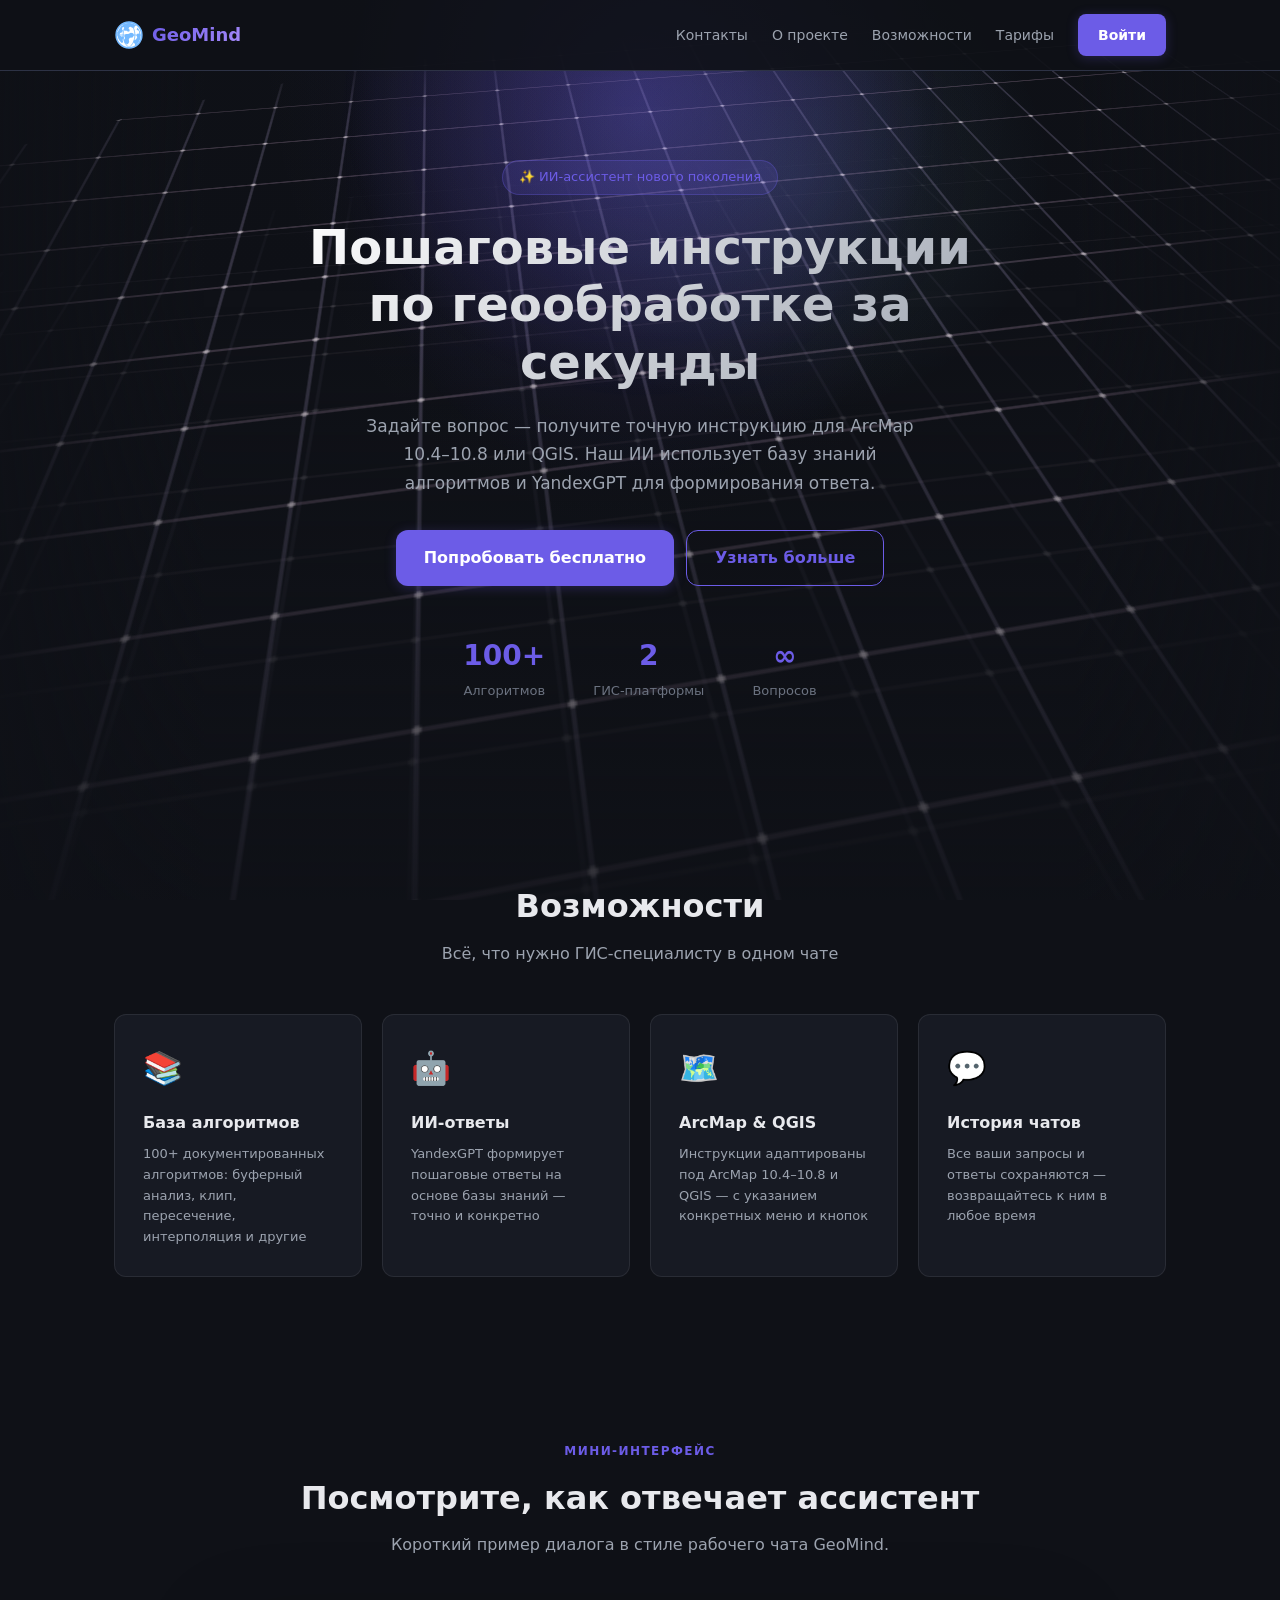
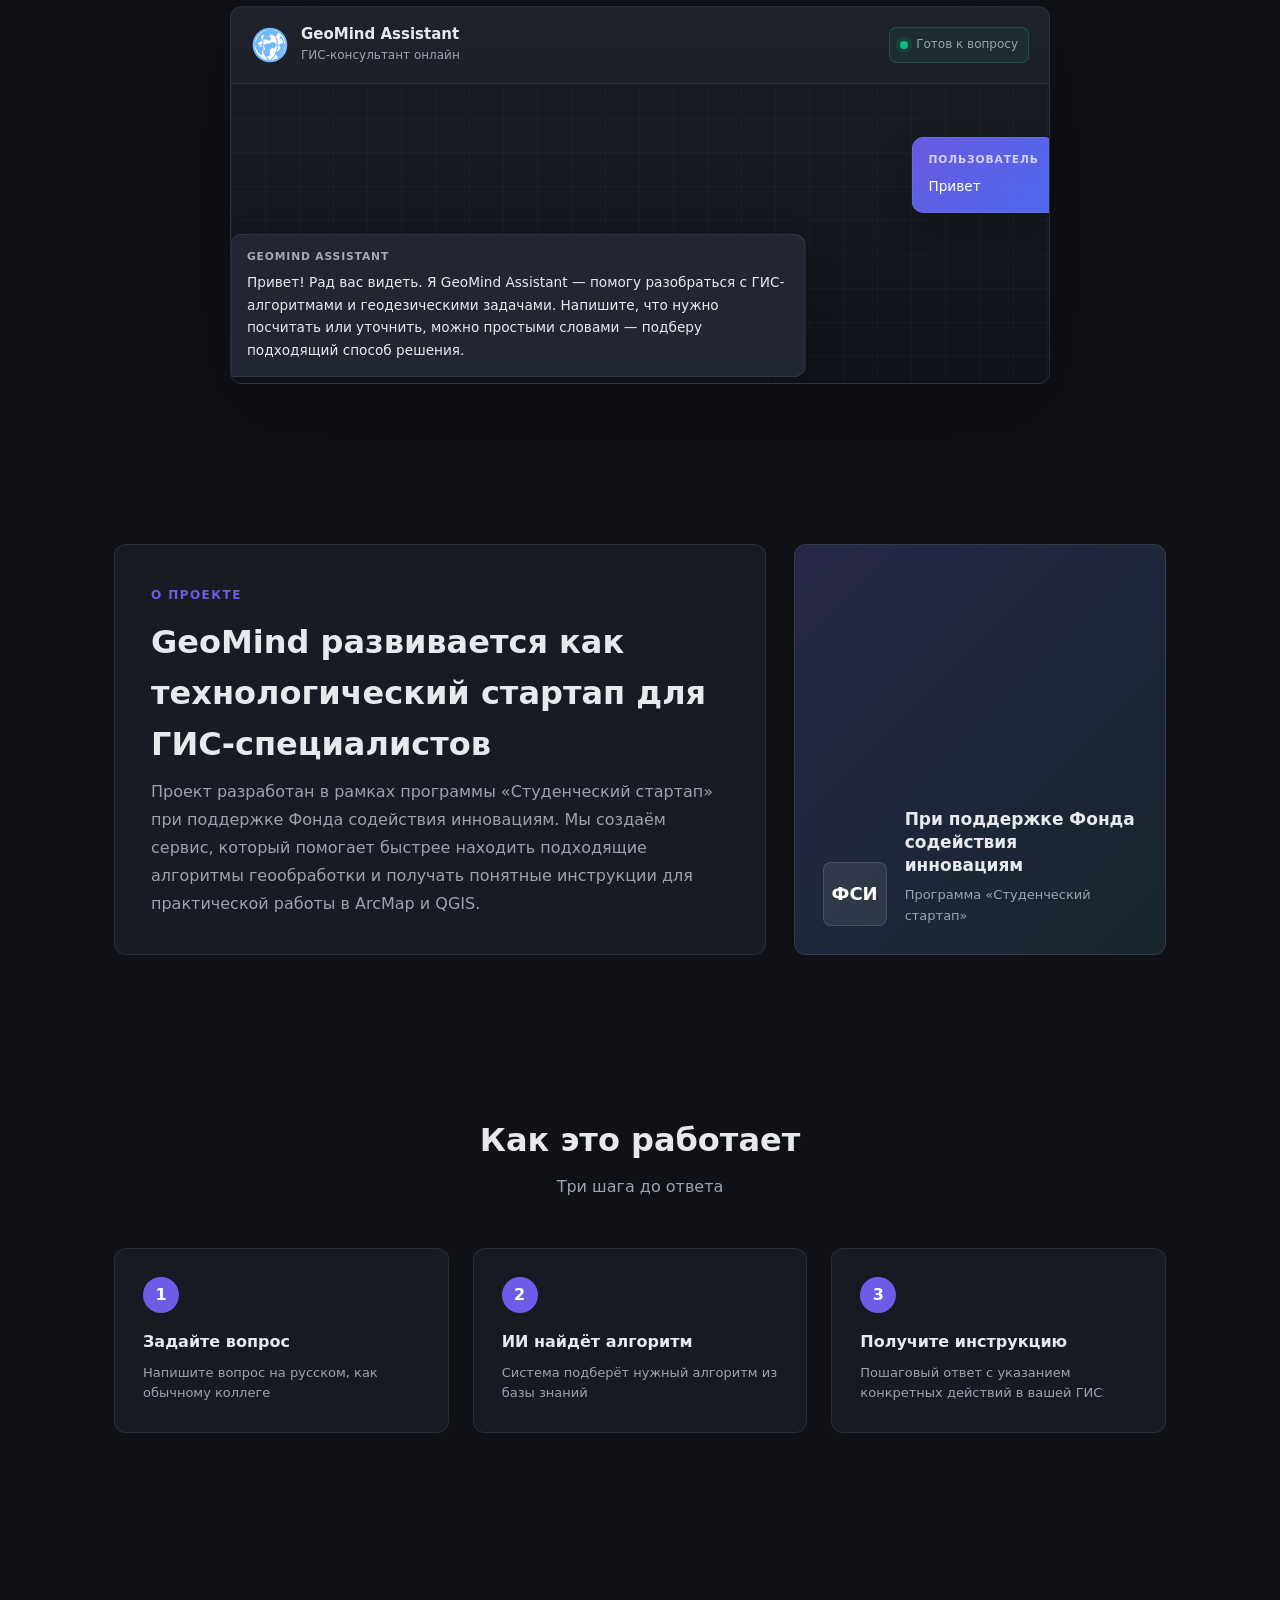
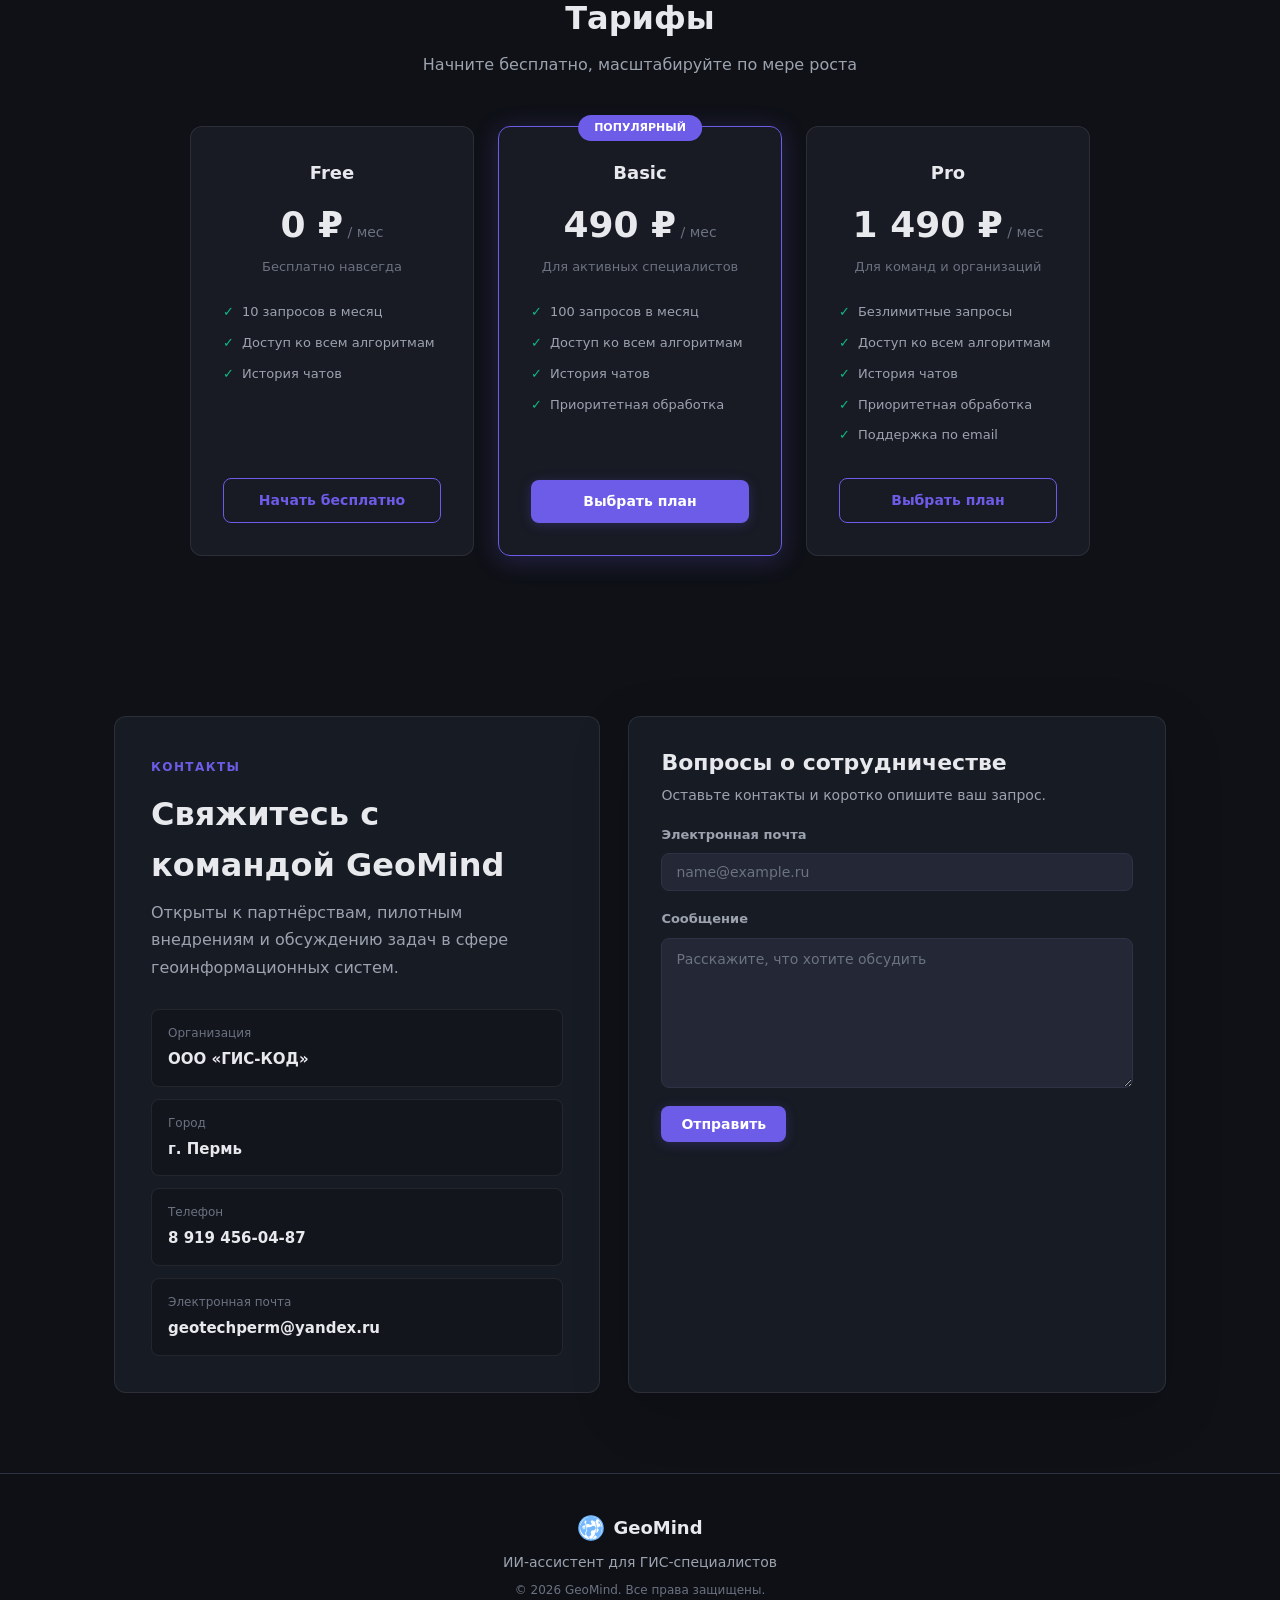
==== commit 2b2aaf78: "v2 рабочая версия 5" ====
--- a/static/index.html
+++ b/static/index.html
@@ -268,7 +268,7 @@
     <div class="footer-inner">
         <div class="footer-logo"><img src="/static/logo.svg?v=landing-chat-anim-2" alt="" aria-hidden="true">GeoMind</div>
         <div class="footer-text">ИИ-ассистент для ГИС-специалистов</div>
-        <div class="footer-copy">© 2025 GeoMind. Все права защищены.</div>
+        <div class="footer-copy">© 2026 GeoMind. Все права защищены.</div>
     </div>
 </footer>
 
--- a/static/css/style.min.css
+++ b/static/css/style.min.css
@@ -1,1495 +1 @@
-* { margin: 0; padding: 0; box-sizing: border-box; }
-html { width: 100%; max-width: 100%; overflow-x: hidden; }
-
-:root {
-    --bg-primary: #0f1117;
-    --bg-secondary: #1a1d27;
-    --bg-tertiary: #242836;
-    --bg-hover: #2d3245;
-    --accent: #6c5ce7;
-    --accent-hover: #7d6ff0;
-    --accent-glow: rgba(108, 92, 231, 0.25);
-    --text-primary: #e8e9ed;
-    --text-secondary: #9ca3af;
-    --text-muted: #6b7280;
-    --border: #2d3245;
-    --success: #10b981;
-    --danger: #ef4444;
-    --warning: #f59e0b;
-    --radius: 12px;
-    --radius-sm: 8px;
-    --transition: 0.2s ease;
-}
-
-body {
-    font-family: Inter, ui-sans-serif, system-ui, -apple-system, BlinkMacSystemFont, "Segoe UI", sans-serif;
-    background: var(--bg-primary);
-    color: var(--text-primary);
-    line-height: 1.6;
-    width: 100%;
-    max-width: 100%;
-    min-height: 100vh;
-    overflow-x: hidden;
-}
-
-a { color: var(--accent); text-decoration: none; }
-a:hover { color: var(--accent-hover); }
-
-/* ========== Buttons ========== */
-.btn {
-    display: inline-flex; align-items: center; justify-content: center;
-    padding: 10px 20px; border: none; border-radius: var(--radius-sm);
-    font-family: inherit; font-size: 14px; font-weight: 600;
-    cursor: pointer; transition: var(--transition); gap: 8px;
-}
-.btn-primary {
-    background: var(--accent); color: #fff;
-    box-shadow: 0 2px 12px var(--accent-glow);
-}
-.btn-primary:hover { background: var(--accent-hover); transform: translateY(-1px); }
-.btn-outline {
-    background: transparent; color: var(--accent);
-    border: 1.5px solid var(--accent);
-}
-.btn-outline:hover { background: var(--accent); color: #fff; }
-.btn-ghost {
-    background: transparent; color: var(--text-secondary);
-}
-.btn-ghost:hover { background: var(--bg-hover); color: var(--text-primary); }
-.btn-full { width: 100%; }
-
-/* ========== Inputs ========== */
-.input {
-    width: 100%; padding: 10px 14px;
-    background: var(--bg-tertiary); border: 1.5px solid var(--border);
-    border-radius: var(--radius-sm); color: var(--text-primary);
-    font-family: inherit; font-size: 14px;
-    transition: var(--transition); outline: none;
-}
-.input:focus { border-color: var(--accent); box-shadow: 0 0 0 3px var(--accent-glow); }
-.input::placeholder { color: var(--text-muted); }
-
-/* ========== Auth Page ========== */
-.auth-container {
-    display: flex; align-items: center; justify-content: center;
-    min-height: 100vh; padding: 20px;
-}
-.auth-card {
-    width: 100%; max-width: 400px; padding: 40px;
-    background: var(--bg-secondary); border: 1px solid var(--border);
-    border-radius: var(--radius);
-}
-.auth-card h1 {
-    font-size: 24px; font-weight: 700; margin-bottom: 8px;
-    background: linear-gradient(135deg, var(--accent), #a78bfa);
-    -webkit-background-clip: text; -webkit-text-fill-color: transparent;
-}
-.auth-card p { color: var(--text-secondary); margin-bottom: 28px; font-size: 14px; }
-.form-group { margin-bottom: 16px; }
-.form-group label {
-    display: block; margin-bottom: 6px;
-    font-size: 13px; font-weight: 500; color: var(--text-secondary);
-}
-.auth-footer { text-align: center; margin-top: 20px; font-size: 13px; color: var(--text-muted); }
-.error-msg { color: var(--danger); font-size: 13px; margin-bottom: 12px; display: none; }
-
-/* ========== Dashboard ========== */
-.dashboard {
-    display: grid;
-    grid-template-columns: 260px 1fr 280px;
-    height: 100vh;
-    overflow: hidden;
-}
-
-/* --- Left Sidebar (Chats) --- */
-.sidebar-left {
-    background: var(--bg-secondary);
-    border-right: 1px solid var(--border);
-    display: flex; flex-direction: column;
-    padding: 16px;
-    min-height: 0;
-    overflow: hidden;
-}
-.sidebar-left h2 {
-    font-size: 14px; font-weight: 600;
-    color: var(--text-secondary); text-transform: uppercase;
-    letter-spacing: 0.5px; margin-bottom: 12px;
-}
-.chat-list {
-    flex: 1; overflow-y: auto;
-    display: flex; flex-direction: column; gap: 4px;
-    min-height: 0;
-}
-.sidebar-left-bottom {
-    margin-top: 12px;
-    padding-top: 12px;
-    border-top: 1px solid var(--border);
-    flex-shrink: 0;
-}
-.report-bug-widget {
-    display: flex;
-    flex-direction: column;
-    gap: 10px;
-}
-.report-bug-panel {
-    display: flex;
-    flex-direction: column;
-    gap: 10px;
-    padding: 12px;
-    background: var(--bg-tertiary);
-    border: 1px solid var(--border);
-    border-radius: var(--radius-sm);
-}
-.report-bug-panel[hidden] { display: none !important; }
-.report-bug-btn {
-    min-height: 42px;
-}
-.report-bug-textarea {
-    width: 100%;
-    min-height: 88px;
-    resize: vertical;
-    padding: 10px 12px;
-    background: var(--bg-primary);
-    border: 1px solid var(--border);
-    border-radius: var(--radius-sm);
-    color: var(--text-primary);
-    font-family: inherit;
-    font-size: 13px;
-    line-height: 1.45;
-    outline: none;
-}
-.report-bug-textarea:focus {
-    border-color: var(--accent);
-    box-shadow: 0 0 0 3px var(--accent-glow);
-}
-.report-bug-textarea::placeholder {
-    color: var(--text-muted);
-}
-.report-bug-actions {
-    display: flex;
-    align-items: center;
-    justify-content: space-between;
-    gap: 8px;
-}
-.report-bug-status {
-    min-height: 1.2em;
-    font-size: 12px;
-    color: var(--text-secondary);
-}
-.report-bug-status.success { color: var(--success); }
-.report-bug-status.error { color: var(--danger); }
-.report-bug-send-btn {
-    padding: 8px 12px;
-    min-height: 34px;
-    flex-shrink: 0;
-}
-.chat-item {
-    padding: 10px 12px; border-radius: var(--radius-sm);
-    cursor: pointer; transition: var(--transition);
-    font-size: 14px; color: var(--text-secondary);
-    display: flex; align-items: center; justify-content: space-between; gap: 4px;
-}
-.chat-title {
-    flex: 1; overflow: hidden; text-overflow: ellipsis; white-space: nowrap;
-    min-width: 0;
-}
-.chat-actions {
-    flex-shrink: 0; gap: 2px; opacity: 0;
-    transition: var(--transition);
-    display: flex; position: relative; z-index: 2;
-}
-.chat-rename, .chat-delete {
-    background: none; border: none; color: var(--text-muted);
-    cursor: pointer; font-size: 16px; padding: 4px 6px; border-radius: 4px;
-    transition: var(--transition); line-height: 1;
-}
-.chat-item:hover .chat-actions { opacity: 1; }
-.chat-rename:hover { color: var(--accent); background: rgba(124, 58, 237, 0.15); }
-.chat-delete:hover { color: var(--danger); background: rgba(239, 68, 68, 0.15); }
-.chat-item:hover { background: var(--bg-hover); color: var(--text-primary); }
-.chat-item.active { background: var(--accent); color: #fff; }
-.chat-item.active .chat-actions { opacity: 1; }
-.chat-item.active .chat-rename, .chat-item.active .chat-delete { color: rgba(255,255,255,0.6); }
-.chat-item.active .chat-rename:hover { color: #fff; background: rgba(255,255,255,0.15); }
-.chat-item.active .chat-delete:hover { color: #fff; background: rgba(255,255,255,0.15); }
-
-/* --- Chat Area --- */
-.chat-area {
-    display: flex; flex-direction: column;
-    background: var(--bg-primary);
-    min-width: 0;
-    min-height: 0;
-    overflow: hidden;
-}
-.chat-header {
-    padding: 16px 24px;
-    border-bottom: 1px solid var(--border);
-    font-size: 16px; font-weight: 600;
-    display: flex; align-items: center; gap: 10px;
-}
-.chat-header .logo-icon {
-    width: 28px; height: 28px; border-radius: 8px;
-    background: linear-gradient(135deg, var(--accent), #a78bfa);
-    display: flex; align-items: center; justify-content: center;
-    font-size: 14px;
-}
-.messages {
-    flex: 1; overflow-y: auto;
-    padding: 24px; display: flex; flex-direction: column; gap: 16px;
-    min-height: 0;
-}
-.message {
-    max-width: 75%; padding: 12px 16px;
-    border-radius: var(--radius); font-size: 14px;
-    line-height: 1.6; animation: fadeIn 0.3s ease;
-}
-@keyframes fadeIn { from { opacity: 0; transform: translateY(8px); } to { opacity: 1; transform: none; } }
-.message.user {
-    align-self: flex-end;
-    background: var(--accent); color: #fff;
-    border-bottom-right-radius: 4px;
-}
-.message.assistant {
-    align-self: flex-start;
-    background: var(--bg-secondary); color: var(--text-primary);
-    border: 1px solid var(--border);
-    border-bottom-left-radius: 4px;
-}
-.message-content {
-    font-size: 14px;
-    line-height: 1.55;
-    word-wrap: break-word;
-    overflow-wrap: break-word;
-}
-.message-content > :first-child { margin-top: 0; }
-.message-content > :last-child { margin-bottom: 0; }
-.message-content p { margin: 0 0 0.85em; }
-.message-content h1,
-.message-content h2,
-.message-content h3,
-.message-content h4 {
-    font-size: 15px;
-    font-weight: 600;
-    color: var(--text-primary);
-    margin: 1.1em 0 0.5em;
-    line-height: 1.3;
-}
-.message-content h1:first-child,
-.message-content h2:first-child,
-.message-content h3:first-child,
-.message-content h4:first-child { margin-top: 0; }
-.message-content ol,
-.message-content ul {
-    margin: 0.35em 0 0.85em;
-    padding-left: 1.35em;
-}
-.message-content li { margin: 0.35em 0; padding-left: 0.15em; }
-.message-content li > p { margin: 0.25em 0; }
-.message-content a {
-    color: var(--accent);
-    text-decoration: underline;
-    text-underline-offset: 2px;
-}
-.message-content a:hover { opacity: 0.9; }
-.message-content code {
-    font-family: ui-monospace, monospace;
-    font-size: 0.9em;
-    background: var(--bg-tertiary);
-    padding: 0.12em 0.4em;
-    border-radius: 4px;
-}
-.message-content pre {
-    background: var(--bg-tertiary);
-    padding: 10px 12px;
-    border-radius: 6px;
-    overflow-x: auto;
-    margin: 0.65em 0;
-    font-size: 13px;
-    line-height: 1.45;
-}
-.message-content pre code { padding: 0; background: none; }
-.message-content blockquote {
-    margin: 0.65em 0;
-    padding-left: 12px;
-    border-left: 3px solid var(--accent);
-    color: var(--text-secondary);
-}
-.message-content hr {
-    border: none;
-    border-top: 1px solid var(--border);
-    margin: 1em 0;
-}
-.message-content table {
-    border-collapse: collapse;
-    width: 100%;
-    margin: 0.65em 0;
-    font-size: 13px;
-}
-.message-content th,
-.message-content td {
-    border: 1px solid var(--border);
-    padding: 6px 10px;
-    text-align: left;
-}
-.message-content th { background: var(--bg-tertiary); font-weight: 600; }
-.chat-input-area {
-    padding: 16px 24px;
-    border-top: 1px solid var(--border);
-    display: flex; gap: 10px;
-}
-.chat-input-area .input { flex: 1; }
-.empty-state {
-    flex: 1; display: flex; align-items: center; justify-content: center;
-    flex-direction: column; gap: 12px; color: var(--text-muted);
-}
-.empty-state .icon { font-size: 48px; opacity: 0.5; }
-
-/* --- Right Sidebar (Profile) --- */
-.sidebar-right {
-    background: var(--bg-secondary);
-    border-left: 1px solid var(--border);
-    display: flex; flex-direction: column;
-    padding: 20px;
-    min-height: 0;
-    overflow-y: auto;
-}
-.profile-section { margin-bottom: 24px; }
-.profile-section h3 {
-    font-size: 13px; font-weight: 600; color: var(--text-muted);
-    text-transform: uppercase; letter-spacing: 0.5px;
-    margin-bottom: 12px;
-}
-.profile-email {
-    font-size: 14px; font-weight: 500; color: var(--text-primary);
-    padding: 10px 12px; background: var(--bg-tertiary);
-    border-radius: var(--radius-sm);
-}
-.stat-grid { display: flex; flex-direction: column; gap: 8px; }
-.stat-item {
-    display: flex; justify-content: space-between; align-items: center;
-    padding: 10px 12px; background: var(--bg-tertiary);
-    border-radius: var(--radius-sm); font-size: 13px;
-}
-.stat-item .label { color: var(--text-secondary); }
-.stat-item .value { font-weight: 600; color: var(--text-primary); }
-.stat-item .value.warn { color: var(--warning); }
-.stat-item .value.danger { color: var(--danger); }
-.plan-badge {
-    display: inline-flex; align-items: center; gap: 6px;
-    padding: 6px 12px; border-radius: 20px;
-    font-size: 12px; font-weight: 600; text-transform: uppercase;
-    letter-spacing: 0.5px;
-}
-.plan-badge.free { background: rgba(107, 114, 128, 0.2); color: var(--text-secondary); }
-.plan-badge.basic { background: rgba(59, 130, 246, 0.2); color: #60a5fa; }
-.plan-badge.pro { background: rgba(168, 85, 247, 0.2); color: #c084fc; }
-.sidebar-bottom { margin-top: auto; display: flex; flex-direction: column; gap: 8px; flex-shrink: 0; }
-
-/* ========== Format converter (dashboard) ========== */
-.converter-block {
-    padding-bottom: 8px;
-}
-.converter-intro {
-    font-size: 12px;
-    color: var(--text-muted);
-    margin-bottom: 10px;
-    line-height: 1.45;
-}
-.converter-label {
-    display: block;
-    font-size: 11px;
-    font-weight: 600;
-    color: var(--text-muted);
-    text-transform: uppercase;
-    letter-spacing: 0.4px;
-    margin-bottom: 6px;
-    margin-top: 10px;
-}
-.converter-label:first-of-type { margin-top: 0; }
-.converter-select {
-    width: 100%;
-    padding: 8px 10px;
-    background: var(--bg-tertiary);
-    border: 1px solid var(--border);
-    border-radius: var(--radius-sm);
-    color: var(--text-primary);
-    font-family: inherit;
-    font-size: 13px;
-    cursor: pointer;
-}
-.converter-select:focus {
-    outline: none;
-    border-color: var(--accent);
-    box-shadow: 0 0 0 3px var(--accent-glow);
-}
-.converter-hint {
-    font-size: 11px;
-    color: var(--text-muted);
-    margin-top: 8px;
-    line-height: 1.4;
-    min-height: 2.8em;
-}
-#conv-open-btn { margin-top: 14px; }
-.export-actions {
-    display: flex;
-    flex-direction: column;
-    gap: 8px;
-    margin-top: 10px;
-}
-.export-actions .btn[disabled] {
-    opacity: 0.45;
-    cursor: not-allowed;
-    pointer-events: none;
-}
-
-.modal-overlay {
-    position: fixed;
-    inset: 0;
-    background: rgba(0, 0, 0, 0.55);
-    backdrop-filter: blur(4px);
-    display: flex;
-    align-items: center;
-    justify-content: center;
-    z-index: 10000;
-    padding: 16px;
-}
-.modal-overlay[hidden] { display: none !important; }
-.modal-box {
-    width: 100%;
-    max-width: 420px;
-    background: var(--bg-secondary);
-    border: 1px solid var(--border);
-    border-radius: var(--radius);
-    padding: 24px;
-    box-shadow: 0 16px 48px rgba(0, 0, 0, 0.45);
-}
-.modal-box h4 {
-    font-size: 16px;
-    font-weight: 600;
-    margin-bottom: 8px;
-    color: var(--text-primary);
-}
-.modal-desc {
-    font-size: 13px;
-    color: var(--text-secondary);
-    margin-bottom: 16px;
-    line-height: 1.45;
-}
-.converter-file-input {
-    width: 100%;
-    font-size: 13px;
-    color: var(--text-secondary);
-    margin-bottom: 16px;
-}
-.modal-actions {
-    display: flex;
-    gap: 10px;
-    justify-content: flex-end;
-    flex-wrap: wrap;
-}
-.modal-status {
-    margin-top: 14px;
-    font-size: 13px;
-    color: var(--text-secondary);
-    min-height: 1.25em;
-}
-.conv-download {
-    margin-top: 12px;
-}
-.conv-download[hidden] { display: none !important; }
-
-/* ========== Admin page ========== */
-.admin-page {
-    min-height: 100vh;
-    padding: 32px 24px 48px;
-    background:
-        radial-gradient(circle at top left, rgba(108, 92, 231, 0.16), transparent 30%),
-        linear-gradient(180deg, #0f1117 0%, #131722 100%);
-    overflow-y: auto;
-}
-.admin-header {
-    max-width: 1440px;
-    margin: 0 auto 24px;
-    display: flex;
-    align-items: flex-start;
-    justify-content: space-between;
-    gap: 16px;
-}
-.admin-eyebrow {
-    font-size: 12px;
-    font-weight: 700;
-    text-transform: uppercase;
-    letter-spacing: 0.12em;
-    color: var(--accent);
-    margin-bottom: 8px;
-}
-.admin-header h1 {
-    font-size: 32px;
-    line-height: 1.1;
-    margin-bottom: 8px;
-}
-.admin-subtitle {
-    color: var(--text-secondary);
-    font-size: 14px;
-    max-width: 680px;
-}
-.admin-header-actions {
-    display: flex;
-    gap: 10px;
-    flex-wrap: wrap;
-}
-.admin-main {
-    max-width: 1440px;
-    margin: 0 auto;
-    display: flex;
-    flex-direction: column;
-    gap: 20px;
-}
-.admin-stats-grid {
-    display: grid;
-    grid-template-columns: repeat(7, minmax(0, 1fr));
-    gap: 12px;
-}
-.admin-stat-card,
-.admin-section,
-.admin-card,
-.admin-empty {
-    background: rgba(26, 29, 39, 0.92);
-    border: 1px solid var(--border);
-    border-radius: var(--radius);
-}
-.admin-stat-card {
-    padding: 18px;
-}
-.admin-stat-value {
-    font-size: 28px;
-    font-weight: 700;
-    color: var(--text-primary);
-    line-height: 1;
-    margin-bottom: 8px;
-}
-.admin-stat-label {
-    font-size: 12px;
-    color: var(--text-secondary);
-}
-.admin-section {
-    padding: 18px;
-}
-.admin-section-head {
-    display: flex;
-    align-items: center;
-    justify-content: space-between;
-    gap: 12px;
-    margin-bottom: 14px;
-}
-.admin-section h2 {
-    font-size: 18px;
-    font-weight: 600;
-}
-.admin-table-note {
-    color: var(--text-muted);
-    font-size: 12px;
-}
-.admin-table-wrap {
-    overflow: auto;
-}
-.admin-table {
-    width: 100%;
-    border-collapse: collapse;
-    min-width: 820px;
-}
-.admin-table th,
-.admin-table td {
-    text-align: left;
-    padding: 12px 10px;
-    border-bottom: 1px solid var(--border);
-    vertical-align: top;
-    font-size: 13px;
-}
-.admin-table th {
-    color: var(--text-secondary);
-    font-weight: 600;
-    background: rgba(255, 255, 255, 0.02);
-    position: sticky;
-    top: 0;
-}
-.admin-table tr:last-child td {
-    border-bottom: none;
-}
-.admin-grid-2 {
-    display: grid;
-    grid-template-columns: minmax(0, 1.1fr) minmax(0, 1fr);
-    gap: 20px;
-}
-.admin-cards {
-    display: flex;
-    flex-direction: column;
-    gap: 12px;
-    max-height: 640px;
-    overflow: auto;
-}
-.admin-card {
-    padding: 14px;
-}
-.admin-card-meta,
-.admin-card-foot {
-    display: flex;
-    gap: 10px;
-    flex-wrap: wrap;
-    font-size: 12px;
-    color: var(--text-secondary);
-}
-.admin-card-text {
-    margin: 10px 0;
-    font-size: 14px;
-    white-space: pre-wrap;
-    word-break: break-word;
-}
-.admin-empty,
-.admin-denied {
-    max-width: 720px;
-    margin: 80px auto;
-    padding: 24px;
-    text-align: center;
-    color: var(--text-secondary);
-}
-
-@media (max-width: 1280px) {
-    .admin-stats-grid {
-        grid-template-columns: repeat(3, minmax(0, 1fr));
-    }
-    .admin-grid-2 {
-        grid-template-columns: 1fr;
-    }
-}
-
-@media (max-width: 720px) {
-    .admin-page {
-        padding: 20px 14px 32px;
-    }
-    .admin-header {
-        flex-direction: column;
-    }
-    .admin-stats-grid {
-        grid-template-columns: repeat(2, minmax(0, 1fr));
-    }
-    .admin-section {
-        padding: 14px;
-    }
-}
-
-/* ========== Plans Page ========== */
-.plans-container {
-    min-height: 100vh; padding: 60px 20px;
-    display: flex; flex-direction: column; align-items: center;
-}
-.plans-container h1 {
-    font-size: 32px; font-weight: 700; margin-bottom: 8px;
-    background: linear-gradient(135deg, var(--accent), #a78bfa);
-    -webkit-background-clip: text; -webkit-text-fill-color: transparent;
-}
-.plans-container .subtitle {
-    color: var(--text-secondary); margin-bottom: 48px; font-size: 16px;
-}
-.plans-grid {
-    display: grid; grid-template-columns: repeat(3, 1fr);
-    gap: 24px; max-width: 900px; width: 100%;
-}
-.plan-card {
-    background: rgba(26, 29, 39, 0.86); border: 1px solid rgba(255, 255, 255, 0.09);
-    border-radius: var(--radius); padding: 32px;
-    display: flex; flex-direction: column;
-    transition: var(--transition);
-}
-.plan-card:hover { border-color: var(--accent); transform: translateY(-4px); }
-.plan-card.featured {
-    border-color: var(--accent);
-    box-shadow: 0 4px 24px var(--accent-glow);
-    position: relative;
-}
-.plan-card.featured::before {
-    content: 'Популярный';
-    position: absolute; top: -12px; left: 50%; transform: translateX(-50%);
-    background: var(--accent); color: #fff;
-    padding: 4px 16px; border-radius: 20px;
-    font-size: 11px; font-weight: 600; text-transform: uppercase;
-}
-.plan-card h3 { font-size: 18px; font-weight: 600; margin-bottom: 8px; }
-.plan-card .price {
-    font-size: 36px; font-weight: 700; margin-bottom: 4px;
-}
-.plan-card .price span { font-size: 14px; font-weight: 400; color: var(--text-muted); }
-.plan-card .period { font-size: 13px; color: var(--text-muted); margin-bottom: 24px; }
-.plan-features {
-    list-style: none; margin-bottom: 32px; flex: 1;
-    display: flex; flex-direction: column; gap: 10px;
-}
-.plan-features li {
-    font-size: 13px; color: var(--text-secondary);
-    display: flex; align-items: center; gap: 8px;
-}
-.plan-features li::before { content: '✓'; color: var(--success); font-weight: 700; }
-.plans-back {
-    margin-top: 32px; font-size: 14px; color: var(--text-muted);
-}
-
-/* ========== Loading ========== */
-.typing-indicator {
-    display: flex; gap: 4px; padding: 12px 16px;
-    align-self: flex-start;
-    background: var(--bg-secondary); border: 1px solid var(--border);
-    border-radius: var(--radius); border-bottom-left-radius: 4px;
-}
-.typing-indicator span {
-    width: 6px; height: 6px; border-radius: 50%;
-    background: var(--text-muted);
-    animation: typing 1.4s infinite ease-in-out;
-}
-.typing-indicator span:nth-child(2) { animation-delay: 0.2s; }
-.typing-indicator span:nth-child(3) { animation-delay: 0.4s; }
-@keyframes typing {
-    0%, 60%, 100% { transform: translateY(0); opacity: 0.4; }
-    30% { transform: translateY(-6px); opacity: 1; }
-}
-
-/* ========== Scrollbar ========== */
-::-webkit-scrollbar { width: 6px; }
-::-webkit-scrollbar-track { background: transparent; }
-::-webkit-scrollbar-thumb { background: var(--bg-hover); border-radius: 3px; }
-::-webkit-scrollbar-thumb:hover { background: var(--text-muted); }
-
-/* ========== Landing Page ========== */
-.btn-lg { padding: 14px 28px; font-size: 16px; border-radius: var(--radius); }
-
-.landing-mesh-bg {
-    position: fixed;
-    inset: 0;
-    width: 100vw;
-    max-width: 100vw;
-    z-index: -1;
-    overflow: hidden;
-    pointer-events: none;
-    contain: paint;
-    background:
-        linear-gradient(180deg, rgba(15, 17, 23, 0.28) 0%, rgba(15, 17, 23, 0.70) 48%, rgba(15, 17, 23, 0.94) 100%),
-        radial-gradient(ellipse at 50% 0%, rgba(108, 92, 231, 0.14), transparent 42%),
-        var(--bg-primary);
-}
-.landing-mesh-bg::before,
-.landing-mesh-bg::after {
-    content: '';
-    position: absolute;
-    inset: 0;
-}
-.landing-mesh-bg::before {
-    background:
-        radial-gradient(ellipse at 50% 14%, rgba(108, 92, 231, 0.18), transparent 34%),
-        radial-gradient(ellipse at 62% 20%, rgba(140, 219, 244, 0.10), transparent 24%);
-    opacity: 0.95;
-}
-.landing-mesh-bg::after {
-    background:
-        linear-gradient(90deg, rgba(15, 17, 23, 0.84), transparent 16%, transparent 84%, rgba(15, 17, 23, 0.88)),
-        linear-gradient(180deg, rgba(15, 17, 23, 0.04), transparent 34%, rgba(15, 17, 23, 0.82) 100%);
-}
-.mesh-plane {
-    position: absolute;
-    left: 50%;
-    top: 4vh;
-    width: 138vw;
-    height: 140vh;
-    transform-origin: center top;
-    border-radius: 50%;
-    opacity: 0.72;
-    background-image: url("/static/landing-grid.svg");
-    background-repeat: repeat;
-    background-size: 64px 64px;
-    will-change: transform, opacity;
-}
-.mesh-plane-main {
-    transform: translateX(-50%) perspective(1080px) rotateX(66deg) rotateZ(-10deg) translate3d(0, 0, 0);
-    animation: landingMeshFloat 22s ease-in-out infinite alternate;
-    mask-image: linear-gradient(180deg, transparent 0%, #000 10%, #000 72%, transparent 100%);
-}
-.mesh-plane-shadow {
-    top: 16vh;
-    transform: translateX(-50%) perspective(1080px) rotateX(68deg) rotateZ(-10deg) translate3d(0, 48px, 0);
-    opacity: 0.18;
-    animation: landingMeshFloatSoft 28s ease-in-out infinite alternate;
-    mask-image: linear-gradient(180deg, transparent 0%, #000 16%, #000 64%, transparent 100%);
-}
-@keyframes landingMeshFloat {
-    0% {
-        transform: translateX(-50%) perspective(1080px) rotateX(66deg) rotateZ(-10deg) translate3d(-12px, -8px, 0);
-        opacity: 0.72;
-    }
-    100% {
-        transform: translateX(-50%) perspective(1080px) rotateX(65deg) rotateZ(-8deg) translate3d(14px, 12px, 0);
-        opacity: 0.82;
-    }
-}
-@keyframes landingMeshFloatSoft {
-    0% {
-        transform: translateX(-50%) perspective(1080px) rotateX(68deg) rotateZ(-10deg) translate3d(10px, 44px, 0);
-        opacity: 0.12;
-    }
-    100% {
-        transform: translateX(-50%) perspective(1080px) rotateX(67deg) rotateZ(-12deg) translate3d(-10px, 60px, 0);
-        opacity: 0.20;
-    }
-}
-
-/* --- Navbar --- */
-.landing-nav {
-    position: fixed; top: 0; left: 0; right: 0; z-index: 100;
-    background: rgba(15, 17, 23, 0.90);
-    border-bottom: 1px solid var(--border);
-}
-.nav-inner {
-    max-width: 1100px; margin: 0 auto;
-    padding: 14px 24px;
-    display: flex; align-items: center; justify-content: space-between;
-}
-.nav-logo {
-    font-size: 18px; font-weight: 700; color: var(--text-primary);
-    display: flex; align-items: center; gap: 8px;
-}
-.nav-logo img {
-    width: 30px;
-    height: 30px;
-    display: block;
-    flex: 0 0 auto;
-}
-.nav-logo span {
-    background: linear-gradient(135deg, var(--accent), #a78bfa);
-    -webkit-background-clip: text; background-clip: text;
-    -webkit-text-fill-color: transparent;
-}
-.nav-links {
-    display: flex; align-items: center; gap: 24px; font-size: 14px;
-}
-.nav-links a { color: var(--text-secondary); transition: var(--transition); }
-.nav-links a:hover { color: var(--text-primary); }
-.nav-links .btn { color: #fff; }
-
-/* --- Hero --- */
-.hero {
-    position: relative; padding: 160px 24px 100px;
-    max-width: 100vw;
-    text-align: center; overflow: hidden;
-}
-.hero-glow {
-    position: absolute; top: -200px; left: 50%; transform: translateX(-50%);
-    width: 600px; height: 600px; border-radius: 50%;
-    background: radial-gradient(circle, var(--accent-glow) 0%, transparent 70%);
-    pointer-events: none; animation: pulse 10s ease-in-out infinite;
-}
-@keyframes pulse {
-    0%, 100% { opacity: 0.34; transform: translateX(-50%) scale(1); }
-    50% { opacity: 0.52; transform: translateX(-50%) scale(1.04); }
-}
-.hero-content { position: relative; width: 100%; max-width: 720px; margin: 0 auto; min-width: 0; }
-.hero-badge {
-    display: inline-block; padding: 6px 16px;
-    background: rgba(108, 92, 231, 0.15); border: 1px solid rgba(108, 92, 231, 0.3);
-    border-radius: 20px; font-size: 13px; color: var(--accent);
-    margin-bottom: 24px;
-}
-.hero h1 {
-    font-size: 48px; font-weight: 700; line-height: 1.2; margin-bottom: 20px;
-    background: linear-gradient(135deg, #fff, var(--text-secondary));
-    -webkit-background-clip: text; background-clip: text;
-    -webkit-text-fill-color: transparent;
-}
-.hero-desc {
-    font-size: 17px; color: var(--text-secondary);
-    max-width: 560px; margin: 0 auto 32px; line-height: 1.7;
-}
-.hero-actions { display: flex; gap: 12px; justify-content: center; margin-bottom: 48px; }
-.hero-stats {
-    display: flex; justify-content: center; gap: 48px;
-}
-.hero-stat-value {
-    font-size: 28px; font-weight: 700; color: var(--accent);
-}
-.hero-stat-label {
-    font-size: 13px; color: var(--text-muted); margin-top: 2px;
-}
-
-/* --- Sections common --- */
-.features, .how-it-works, .pricing, .about-project, .contacts-section, .assistant-preview {
-    position: relative;
-    max-width: 1100px; margin: 0 auto;
-    padding: 80px 24px; text-align: center;
-}
-.features h2, .how-it-works h2, .pricing h2, .about-project h2, .contacts-section h2, .assistant-preview h2 {
-    font-size: 32px; font-weight: 700; margin-bottom: 8px;
-}
-.section-desc {
-    color: var(--text-secondary); font-size: 16px; margin-bottom: 48px;
-}
-.section-kicker {
-    display: inline-flex;
-    margin-bottom: 12px;
-    font-size: 12px;
-    font-weight: 700;
-    letter-spacing: 0.12em;
-    text-transform: uppercase;
-    color: var(--accent);
-}
-
-/* --- Features Grid --- */
-.features-grid {
-    display: grid; grid-template-columns: repeat(4, 1fr);
-    gap: 20px; text-align: left;
-}
-.feature-card {
-    padding: 28px; background: rgba(26, 29, 39, 0.84);
-    border: 1px solid rgba(255, 255, 255, 0.08); border-radius: var(--radius);
-    transition: var(--transition);
-}
-.feature-card:hover { border-color: var(--accent); transform: translateY(-4px); }
-.feature-icon { font-size: 32px; margin-bottom: 16px; }
-.feature-card h3 { font-size: 16px; font-weight: 600; margin-bottom: 8px; }
-.feature-card p { font-size: 13px; color: var(--text-secondary); line-height: 1.6; }
-
-/* --- Assistant preview --- */
-.assistant-preview {
-    text-align: center;
-}
-.assistant-preview-copy {
-    max-width: 720px;
-    margin: 0 auto 34px;
-}
-.assistant-window {
-    max-width: 820px;
-    margin: 0 auto;
-    overflow: hidden;
-    border: 1px solid rgba(255, 255, 255, 0.10);
-    border-radius: var(--radius);
-    background:
-        linear-gradient(180deg, rgba(26, 29, 39, 0.94), rgba(15, 17, 23, 0.94)),
-        rgba(26, 29, 39, 0.92);
-    box-shadow: 0 26px 86px rgba(0, 0, 0, 0.26);
-    text-align: left;
-}
-.assistant-window-head {
-    display: flex;
-    align-items: center;
-    justify-content: space-between;
-    gap: 16px;
-    padding: 18px 20px;
-    border-bottom: 1px solid rgba(255, 255, 255, 0.08);
-    background: rgba(255, 255, 255, 0.025);
-}
-.assistant-window-brand {
-    display: flex;
-    align-items: center;
-    gap: 12px;
-    min-width: 0;
-}
-.assistant-window-brand img {
-    width: 38px;
-    height: 38px;
-    flex: 0 0 auto;
-}
-.assistant-window-brand strong,
-.assistant-window-brand span {
-    display: block;
-}
-.assistant-window-brand strong {
-    font-size: 15px;
-    line-height: 1.25;
-}
-.assistant-window-brand span {
-    color: var(--text-secondary);
-    font-size: 12px;
-    margin-top: 2px;
-}
-.assistant-window-status {
-    display: inline-flex;
-    align-items: center;
-    gap: 8px;
-    flex: 0 0 auto;
-    color: var(--text-secondary);
-    font-size: 12px;
-    padding: 7px 10px;
-    border: 1px solid rgba(16, 185, 129, 0.26);
-    border-radius: var(--radius-sm);
-    background: rgba(16, 185, 129, 0.08);
-}
-.assistant-window-status span {
-    width: 8px;
-    height: 8px;
-    border-radius: 50%;
-    background: var(--success);
-    box-shadow: 0 0 0 4px rgba(16, 185, 129, 0.14);
-}
-.assistant-messages {
-    display: flex;
-    flex-direction: column;
-    gap: 18px;
-    padding: 28px;
-    background:
-        linear-gradient(90deg, rgba(116, 185, 255, 0.04) 1px, transparent 1px),
-        linear-gradient(180deg, rgba(116, 185, 255, 0.04) 1px, transparent 1px);
-    background-size: 34px 34px;
-}
-.assistant-bubble {
-    max-width: min(78%, 590px);
-    padding: 14px 16px 15px;
-    border-radius: var(--radius);
-    border: 1px solid rgba(255, 255, 255, 0.08);
-    box-shadow: 0 12px 34px rgba(0, 0, 0, 0.18);
-}
-.assistant-preview.is-animated .assistant-bubble {
-    opacity: 0;
-    transform: translateY(24px) scale(0.975);
-}
-.assistant-preview.is-animated .assistant-bubble.user {
-    transform: translate(36px, 24px) scale(0.975);
-}
-.assistant-preview.is-animated .assistant-bubble.assistant {
-    transform: translate(-36px, 24px) scale(0.975);
-}
-.assistant-preview.is-visible .assistant-bubble {
-    opacity: 1;
-    transform: translate(0, 0) scale(1);
-    transition:
-        opacity 0.92s ease,
-        transform 0.92s cubic-bezier(0.2, 0.8, 0.2, 1);
-    animation: assistantBubbleFocus 1.65s ease-out both;
-}
-.assistant-preview.is-visible .assistant-bubble.assistant {
-    transition-delay: 0.72s;
-    animation-delay: 0.72s;
-}
-.assistant-bubble.user {
-    align-self: flex-end;
-    color: #fff;
-    background: linear-gradient(135deg, rgba(108, 92, 231, 0.96), rgba(82, 113, 255, 0.92));
-    border-bottom-right-radius: 4px;
-}
-.assistant-bubble.assistant {
-    align-self: flex-start;
-    background: rgba(36, 40, 54, 0.94);
-    border-bottom-left-radius: 4px;
-}
-.assistant-bubble-meta {
-    margin-bottom: 6px;
-    color: rgba(232, 233, 237, 0.68);
-    font-size: 11px;
-    font-weight: 700;
-    letter-spacing: 0.08em;
-    text-transform: uppercase;
-}
-.assistant-bubble.user .assistant-bubble-meta {
-    color: rgba(255, 255, 255, 0.72);
-}
-.assistant-bubble p {
-    color: inherit;
-    font-size: 14px;
-    line-height: 1.65;
-}
-@keyframes assistantBubbleFocus {
-    0% {
-        border-color: rgba(116, 185, 255, 0.88);
-        box-shadow:
-            0 0 0 1px rgba(116, 185, 255, 0.62),
-            0 0 0 7px rgba(116, 185, 255, 0.16),
-            0 18px 46px rgba(0, 0, 0, 0.24);
-    }
-    58% {
-        border-color: rgba(116, 185, 255, 0.42);
-        box-shadow:
-            0 0 0 1px rgba(116, 185, 255, 0.26),
-            0 0 0 13px rgba(116, 185, 255, 0.04),
-            0 16px 42px rgba(0, 0, 0, 0.22);
-    }
-    100% {
-        border-color: rgba(255, 255, 255, 0.08);
-        box-shadow: 0 12px 34px rgba(0, 0, 0, 0.18);
-    }
-}
-
-/* --- About project --- */
-.about-project {
-    text-align: left;
-}
-.about-project-inner {
-    display: grid;
-    grid-template-columns: minmax(0, 1.4fr) minmax(280px, 0.8fr);
-    gap: 28px;
-    align-items: stretch;
-}
-.about-project-copy,
-.support-card {
-    background: rgba(26, 29, 39, 0.86);
-    border: 1px solid rgba(255, 255, 255, 0.09);
-    border-radius: var(--radius);
-}
-.about-project-copy {
-    padding: 36px;
-}
-.about-project-copy p {
-    max-width: 680px;
-    color: var(--text-secondary);
-    font-size: 16px;
-    line-height: 1.75;
-}
-.support-card {
-    display: flex;
-    align-items: flex-end;
-    gap: 18px;
-    padding: 28px;
-    background:
-        linear-gradient(135deg, rgba(108, 92, 231, 0.18), rgba(16, 185, 129, 0.08)),
-        rgba(26, 29, 39, 0.88);
-}
-.support-mark {
-    width: 64px;
-    height: 64px;
-    border-radius: var(--radius-sm);
-    background: rgba(255, 255, 255, 0.08);
-    border: 1px solid rgba(255, 255, 255, 0.12);
-    display: flex;
-    align-items: center;
-    justify-content: center;
-    flex: 0 0 auto;
-    font-size: 18px;
-    font-weight: 800;
-    color: #fff;
-}
-.support-title {
-    color: var(--text-primary);
-    font-size: 17px;
-    font-weight: 700;
-    line-height: 1.35;
-    margin-bottom: 8px;
-}
-.support-text {
-    color: var(--text-secondary);
-    font-size: 13px;
-}
-
-/* --- How it works --- */
-.steps-grid {
-    display: grid; grid-template-columns: repeat(3, 1fr);
-    gap: 24px; text-align: left;
-}
-.step-card {
-    padding: 28px; background: rgba(26, 29, 39, 0.84);
-    border: 1px solid rgba(255, 255, 255, 0.08); border-radius: var(--radius);
-    position: relative;
-}
-.step-number {
-    width: 36px; height: 36px; border-radius: 50%;
-    background: var(--accent); color: #fff;
-    display: flex; align-items: center; justify-content: center;
-    font-size: 16px; font-weight: 700; margin-bottom: 16px;
-}
-.step-card h3 { font-size: 16px; font-weight: 600; margin-bottom: 8px; }
-.step-card p { font-size: 13px; color: var(--text-secondary); line-height: 1.6; }
-
-/* --- Pricing (on landing) --- */
-.pricing .plans-grid { margin: 0 auto; }
-
-/* --- Contacts --- */
-.contacts-section {
-    text-align: left;
-}
-.contacts-inner {
-    display: grid;
-    grid-template-columns: minmax(0, 0.95fr) minmax(320px, 1.05fr);
-    gap: 28px;
-    align-items: stretch;
-}
-.contacts-copy,
-.feedback-card {
-    background: rgba(26, 29, 39, 0.88);
-    border: 1px solid rgba(255, 255, 255, 0.09);
-    border-radius: var(--radius);
-}
-.contacts-copy {
-    padding: 36px;
-}
-.contacts-copy p {
-    color: var(--text-secondary);
-    font-size: 16px;
-    line-height: 1.7;
-    margin-bottom: 28px;
-}
-.contact-list {
-    display: grid;
-    gap: 12px;
-}
-.contact-item {
-    padding: 14px 16px;
-    border: 1px solid rgba(255, 255, 255, 0.07);
-    border-radius: var(--radius-sm);
-    background: rgba(15, 17, 23, 0.45);
-}
-.contact-item span {
-    display: block;
-    color: var(--text-muted);
-    font-size: 12px;
-    margin-bottom: 3px;
-}
-.contact-item strong,
-.contact-item a {
-    color: var(--text-primary);
-    font-size: 15px;
-    font-weight: 700;
-}
-.contact-item a:hover {
-    color: var(--accent-hover);
-}
-.feedback-card {
-    display: flex;
-    flex-direction: column;
-    gap: 18px;
-    padding: 32px;
-    box-shadow: 0 18px 60px rgba(0, 0, 0, 0.16);
-}
-.feedback-head h3 {
-    font-size: 22px;
-    line-height: 1.25;
-    margin-bottom: 8px;
-}
-.feedback-head p {
-    color: var(--text-secondary);
-    font-size: 14px;
-}
-.feedback-field {
-    display: flex;
-    flex-direction: column;
-    gap: 8px;
-}
-.feedback-field span {
-    color: var(--text-secondary);
-    font-size: 13px;
-    font-weight: 600;
-}
-.feedback-textarea {
-    min-height: 150px;
-    resize: vertical;
-    line-height: 1.55;
-}
-.feedback-actions {
-    display: flex;
-    align-items: center;
-    gap: 14px;
-    flex-wrap: wrap;
-}
-.feedback-status {
-    min-height: 1.4em;
-    color: var(--text-secondary);
-    font-size: 13px;
-}
-.feedback-status.success { color: var(--success); }
-.feedback-status.error { color: var(--danger); }
-
-/* --- Footer --- */
-.landing-footer {
-    position: relative;
-    border-top: 1px solid var(--border);
-    background: rgba(15, 17, 23, 0.90);
-    padding: 40px 24px; text-align: center;
-}
-.footer-inner { max-width: 1100px; margin: 0 auto; }
-.footer-logo {
-    font-size: 18px; font-weight: 700; margin-bottom: 8px;
-    display: inline-flex; align-items: center; justify-content: center; gap: 8px;
-}
-.footer-logo img {
-    width: 28px;
-    height: 28px;
-    display: block;
-}
-.footer-text { font-size: 14px; color: var(--text-secondary); margin-bottom: 8px; }
-.footer-copy { font-size: 12px; color: var(--text-muted); }
-
-@media (max-width: 900px) {
-    .mesh-plane {
-        width: 168vw;
-        height: 132vh;
-        top: 0;
-        background-size: 58px 58px;
-    }
-    .nav-inner {
-        padding: 14px 18px;
-    }
-    .nav-links {
-        gap: 14px;
-    }
-    .hero {
-        padding: 132px 18px 78px;
-    }
-    .hero h1 {
-        font-size: 38px;
-    }
-    .features-grid {
-        grid-template-columns: repeat(2, 1fr);
-    }
-    .assistant-bubble {
-        max-width: 86%;
-    }
-    .about-project-inner,
-    .contacts-inner {
-        grid-template-columns: 1fr;
-    }
-    .plans-grid {
-        grid-template-columns: 1fr;
-    }
-}
-
-@media (max-width: 560px) {
-    .landing-mesh-bg {
-        contain: strict;
-    }
-    .landing-mesh-bg::before {
-        opacity: 0.52;
-    }
-    .mesh-plane {
-        width: 172vw;
-        height: 104vh;
-        top: 10vh;
-        opacity: 0.58;
-        background-size: 52px 52px;
-    }
-    .mesh-plane-main {
-        transform: translateX(-50%) perspective(760px) rotateX(63deg) rotateZ(-8deg);
-        animation: landingMeshFloatMobile 26s ease-in-out infinite alternate;
-        mask-image: linear-gradient(180deg, transparent 0%, #000 8%, #000 68%, transparent 100%);
-    }
-    .mesh-plane-shadow {
-        display: none;
-    }
-    .landing-nav {
-        background: rgba(15, 17, 23, 0.92);
-    }
-    .nav-inner {
-        padding: 12px 16px;
-    }
-    .nav-logo {
-        font-size: 16px;
-    }
-    .nav-links a:not(.btn) {
-        display: none;
-    }
-    .nav-links .btn {
-        padding: 8px 14px;
-        font-size: 13px;
-    }
-    .hero {
-        padding: 116px 24px 68px;
-    }
-    .hero-content {
-        max-width: 342px;
-        overflow: hidden;
-    }
-    .hero-badge {
-        font-size: 12px;
-        max-width: 100%;
-    }
-    .hero h1 {
-        max-width: 310px;
-        margin-left: auto;
-        margin-right: auto;
-        font-size: 29px;
-        line-height: 1.14;
-        overflow-wrap: break-word;
-    }
-    .hero h1 br {
-        display: none;
-    }
-    .hero-desc {
-        max-width: 312px;
-        margin-left: auto;
-        margin-right: auto;
-        font-size: 15px;
-    }
-    .hero-actions {
-        flex-direction: column;
-        align-items: center;
-        margin-bottom: 40px;
-    }
-    .hero-actions .btn {
-        width: min(100%, 320px);
-    }
-    .hero-stats {
-        gap: 22px;
-        flex-wrap: wrap;
-    }
-    .features,
-    .how-it-works,
-    .pricing,
-    .about-project,
-    .contacts-section,
-    .assistant-preview {
-        padding: 64px 24px;
-    }
-    .section-desc {
-        max-width: 320px;
-        margin-left: auto;
-        margin-right: auto;
-    }
-    .features-grid,
-    .steps-grid {
-        grid-template-columns: 1fr;
-    }
-    .feature-card,
-    .step-card,
-    .plan-card,
-    .assistant-messages,
-    .about-project-copy,
-    .support-card,
-    .contacts-copy,
-    .feedback-card {
-        padding: 24px;
-    }
-    .support-card {
-        align-items: flex-start;
-        flex-direction: column;
-    }
-    .feedback-actions .btn {
-        width: 100%;
-    }
-    .assistant-window-head {
-        align-items: flex-start;
-        flex-direction: column;
-    }
-    .assistant-window-status {
-        align-self: flex-start;
-    }
-    .assistant-bubble {
-        max-width: 100%;
-    }
-}
-
-@keyframes landingMeshFloatMobile {
-    0% {
-        transform: translateX(-50%) perspective(760px) rotateX(63deg) rotateZ(-8deg) translate3d(-8px, 0, 0);
-        opacity: 0.58;
-    }
-    100% {
-        transform: translateX(-50%) perspective(760px) rotateX(62deg) rotateZ(-7deg) translate3d(8px, 8px, 0);
-        opacity: 0.68;
-    }
-}
-
-@media (prefers-reduced-motion: reduce) {
-    .mesh-plane-main,
-    .mesh-plane-shadow,
-    .hero-glow {
-        animation: none;
-    }
-    .assistant-preview.is-animated .assistant-bubble,
-    .assistant-preview.is-animated .assistant-bubble.user,
-    .assistant-preview.is-animated .assistant-bubble.assistant {
-        opacity: 1;
-        transform: none;
-        transition: none;
-        animation: none;
-    }
-}
+*{margin:0;padding:0;box-sizing:border-box;}html{width:100%;max-width:100%;overflow-x:hidden;}:root{--bg-primary:#0f1117;--bg-secondary:#1a1d27;--bg-tertiary:#242836;--bg-hover:#2d3245;--accent:#6c5ce7;--accent-hover:#7d6ff0;--accent-glow:rgba(108,92,231,0.25);--text-primary:#e8e9ed;--text-secondary:#9ca3af;--text-muted:#6b7280;--border:#2d3245;--success:#10b981;--danger:#ef4444;--warning:#f59e0b;--radius:12px;--radius-sm:8px;--transition:0.2s ease;}body{font-family:Inter,ui-sans-serif,system-ui,-apple-system,BlinkMacSystemFont,"Segoe UI",sans-serif;background:var(--bg-primary);color:var(--text-primary);line-height:1.6;width:100%;max-width:100%;min-height:100vh;overflow-x:hidden;}a{color:var(--accent);text-decoration:none;}a:hover{color:var(--accent-hover);}.btn{display:inline-flex;align-items:center;justify-content:center;padding:10px 20px;border:none;border-radius:var(--radius-sm);font-family:inherit;font-size:14px;font-weight:600;cursor:pointer;transition:var(--transition);gap:8px;}.btn-primary{background:var(--accent);color:#fff;box-shadow:0 2px 12px var(--accent-glow);}.btn-primary:hover{background:var(--accent-hover);transform:translateY(-1px);}.btn-outline{background:transparent;color:var(--accent);border:1.5px solid var(--accent);}.btn-outline:hover{background:var(--accent);color:#fff;}.btn-ghost{background:transparent;color:var(--text-secondary);}.btn-ghost:hover{background:var(--bg-hover);color:var(--text-primary);}.btn-full{width:100%;}.input{width:100%;padding:10px 14px;background:var(--bg-tertiary);border:1.5px solid var(--border);border-radius:var(--radius-sm);color:var(--text-primary);font-family:inherit;font-size:14px;transition:var(--transition);outline:none;}.input:focus{border-color:var(--accent);box-shadow:0 0 0 3px var(--accent-glow);}.input::placeholder{color:var(--text-muted);}.auth-container{display:flex;align-items:center;justify-content:center;min-height:100vh;padding:20px;}.auth-card{width:100%;max-width:400px;padding:40px;background:var(--bg-secondary);border:1px solid var(--border);border-radius:var(--radius);}.auth-card h1{font-size:24px;font-weight:700;margin-bottom:8px;background:linear-gradient(135deg,var(--accent),#a78bfa);-webkit-background-clip:text;-webkit-text-fill-color:transparent;}.auth-card p{color:var(--text-secondary);margin-bottom:28px;font-size:14px;}.form-group{margin-bottom:16px;}.form-group label{display:block;margin-bottom:6px;font-size:13px;font-weight:500;color:var(--text-secondary);}.auth-footer{text-align:center;margin-top:20px;font-size:13px;color:var(--text-muted);}.error-msg{color:var(--danger);font-size:13px;margin-bottom:12px;display:none;}.dashboard{display:grid;grid-template-columns:260px 1fr 280px;height:100vh;overflow:hidden;}.sidebar-left{background:var(--bg-secondary);border-right:1px solid var(--border);display:flex;flex-direction:column;padding:16px;min-height:0;overflow:hidden;}.sidebar-left h2{font-size:14px;font-weight:600;color:var(--text-secondary);text-transform:uppercase;letter-spacing:0.5px;margin-bottom:12px;}.chat-list{flex:1;overflow-y:auto;display:flex;flex-direction:column;gap:4px;min-height:0;}.sidebar-left-bottom{margin-top:12px;padding-top:12px;border-top:1px solid var(--border);flex-shrink:0;}.report-bug-widget{display:flex;flex-direction:column;gap:10px;}.report-bug-panel{display:flex;flex-direction:column;gap:10px;padding:12px;background:var(--bg-tertiary);border:1px solid var(--border);border-radius:var(--radius-sm);}.report-bug-panel[hidden]{display:none !important;}.report-bug-btn{min-height:42px;}.report-bug-textarea{width:100%;min-height:88px;resize:vertical;padding:10px 12px;background:var(--bg-primary);border:1px solid var(--border);border-radius:var(--radius-sm);color:var(--text-primary);font-family:inherit;font-size:13px;line-height:1.45;outline:none;}.report-bug-textarea:focus{border-color:var(--accent);box-shadow:0 0 0 3px var(--accent-glow);}.report-bug-textarea::placeholder{color:var(--text-muted);}.report-bug-actions{display:flex;align-items:center;justify-content:space-between;gap:8px;}.report-bug-status{min-height:1.2em;font-size:12px;color:var(--text-secondary);}.report-bug-status.success{color:var(--success);}.report-bug-status.error{color:var(--danger);}.report-bug-send-btn{padding:8px 12px;min-height:34px;flex-shrink:0;}.chat-item{padding:10px 12px;border-radius:var(--radius-sm);cursor:pointer;transition:var(--transition);font-size:14px;color:var(--text-secondary);display:flex;align-items:center;justify-content:space-between;gap:4px;}.chat-title{flex:1;overflow:hidden;text-overflow:ellipsis;white-space:nowrap;min-width:0;}.chat-actions{flex-shrink:0;gap:2px;opacity:0;transition:var(--transition);display:flex;position:relative;z-index:2;}.chat-rename,.chat-delete{background:none;border:none;color:var(--text-muted);cursor:pointer;font-size:16px;padding:4px 6px;border-radius:4px;transition:var(--transition);line-height:1;}.chat-item:hover .chat-actions{opacity:1;}.chat-rename:hover{color:var(--accent);background:rgba(124,58,237,0.15);}.chat-delete:hover{color:var(--danger);background:rgba(239,68,68,0.15);}.chat-item:hover{background:var(--bg-hover);color:var(--text-primary);}.chat-item.active{background:var(--accent);color:#fff;}.chat-item.active .chat-actions{opacity:1;}.chat-item.active .chat-rename,.chat-item.active .chat-delete{color:rgba(255,255,255,0.6);}.chat-item.active .chat-rename:hover{color:#fff;background:rgba(255,255,255,0.15);}.chat-item.active .chat-delete:hover{color:#fff;background:rgba(255,255,255,0.15);}.chat-area{display:flex;flex-direction:column;background:var(--bg-primary);min-width:0;min-height:0;overflow:hidden;}.chat-header{padding:16px 24px;border-bottom:1px solid var(--border);font-size:16px;font-weight:600;display:flex;align-items:center;gap:10px;}.chat-header .logo-icon{width:28px;height:28px;border-radius:8px;background:linear-gradient(135deg,var(--accent),#a78bfa);display:flex;align-items:center;justify-content:center;font-size:14px;}.messages{flex:1;overflow-y:auto;padding:24px;display:flex;flex-direction:column;gap:16px;min-height:0;}.message-wrap{max-width:75%;display:flex;flex-direction:column;animation:fadeIn 0.3s ease;}.message-wrap.user{align-self:flex-end;}.message-wrap.assistant{align-self:flex-start;}@keyframes fadeIn{from{opacity:0;transform:translateY(8px);}to{opacity:1;transform:none;}}.message{padding:12px 16px;border-radius:var(--radius);font-size:14px;line-height:1.6;}.message.user{background:var(--accent);color:#fff;border-bottom-right-radius:4px;}.message.assistant{background:var(--bg-secondary);color:var(--text-primary);border:1px solid var(--border);border-bottom-left-radius:4px;}.msg-actions{display:flex;gap:3px;margin-top:4px;opacity:0;transition:opacity 0.15s;}.message-wrap:hover .msg-actions{opacity:1;}.message-wrap.user .msg-actions{justify-content:flex-end;}.msg-action-btn{display:inline-flex;align-items:center;justify-content:center;width:26px;height:26px;padding:0;border:none;border-radius:6px;background:var(--bg-tertiary);color:var(--text-secondary);cursor:pointer;transition:background 0.15s,color 0.15s;}.msg-action-btn:hover{background:var(--bg-hover);color:var(--text-primary);}.msg-action-btn.copied{color:var(--success);}.message-content{font-size:14px;line-height:1.55;word-wrap:break-word;overflow-wrap:break-word;}.message-content>:first-child{margin-top:0;}.message-content>:last-child{margin-bottom:0;}.message-content p{margin:0 0 0.85em;}.message-content h1,.message-content h2,.message-content h3,.message-content h4{font-size:15px;font-weight:600;color:var(--text-primary);margin:1.1em 0 0.5em;line-height:1.3;}.message-content h1:first-child,.message-content h2:first-child,.message-content h3:first-child,.message-content h4:first-child{margin-top:0;}.message-content ol,.message-content ul{margin:0.35em 0 0.85em;padding-left:1.35em;}.message-content li{margin:0.35em 0;padding-left:0.15em;}.message-content li>p{margin:0.25em 0;}.message-content a{color:var(--accent);text-decoration:underline;text-underline-offset:2px;}.message-content a:hover{opacity:0.9;}.message-content code{font-family:ui-monospace,monospace;font-size:0.9em;background:var(--bg-tertiary);padding:0.12em 0.4em;border-radius:4px;}.code-block-wrap{position:relative;margin:0.65em 0;}.code-copy-btn{position:absolute;top:6px;right:6px;z-index:1;display:inline-flex;align-items:center;justify-content:center;width:24px;height:24px;padding:0;border:none;border-radius:4px;background:var(--bg-secondary);color:var(--text-muted);cursor:pointer;opacity:0;transition:opacity 0.15s,color 0.15s;}.code-block-wrap:hover .code-copy-btn{opacity:1;}.code-copy-btn:hover{color:var(--text-primary);}.code-copy-btn.copied{color:var(--success);opacity:1;}.message-content pre{background:var(--bg-tertiary);padding:10px 12px;border-radius:6px;overflow-x:auto;margin:0;font-size:13px;line-height:1.45;}.message-content pre code{padding:0;background:none;}.message-content blockquote{margin:0.65em 0;padding-left:12px;border-left:3px solid var(--accent);color:var(--text-secondary);}.message-content hr{border:none;border-top:1px solid var(--border);margin:1em 0;}.message-content table{border-collapse:collapse;width:100%;margin:0.65em 0;font-size:13px;}.message-content th,.message-content td{border:1px solid var(--border);padding:6px 10px;text-align:left;}.message-content th{background:var(--bg-tertiary);font-weight:600;}.chat-input-area{padding:16px 24px;border-top:1px solid var(--border);display:flex;gap:10px;}.chat-input-area .input{flex:1;}.empty-state{flex:1;display:flex;align-items:center;justify-content:center;flex-direction:column;gap:12px;color:var(--text-muted);}.empty-state .icon{font-size:48px;opacity:0.5;}.sidebar-right{background:var(--bg-secondary);border-left:1px solid var(--border);display:flex;flex-direction:column;padding:20px;min-height:0;overflow-y:auto;}.profile-section{margin-bottom:24px;}.profile-section h3{font-size:13px;font-weight:600;color:var(--text-muted);text-transform:uppercase;letter-spacing:0.5px;margin-bottom:12px;}.profile-email{font-size:14px;font-weight:500;color:var(--text-primary);padding:10px 12px;background:var(--bg-tertiary);border-radius:var(--radius-sm);}.stat-grid{display:flex;flex-direction:column;gap:8px;}.stat-item{display:flex;justify-content:space-between;align-items:center;padding:10px 12px;background:var(--bg-tertiary);border-radius:var(--radius-sm);font-size:13px;}.stat-item .label{color:var(--text-secondary);}.stat-item .value{font-weight:600;color:var(--text-primary);}.stat-item .value.warn{color:var(--warning);}.stat-item .value.danger{color:var(--danger);}.plan-badge{display:inline-flex;align-items:center;gap:6px;padding:6px 12px;border-radius:20px;font-size:12px;font-weight:600;text-transform:uppercase;letter-spacing:0.5px;}.plan-badge.free{background:rgba(107,114,128,0.2);color:var(--text-secondary);}.plan-badge.basic{background:rgba(59,130,246,0.2);color:#60a5fa;}.plan-badge.pro{background:rgba(168,85,247,0.2);color:#c084fc;}.sidebar-bottom{margin-top:auto;display:flex;flex-direction:column;gap:8px;flex-shrink:0;}.converter-block{padding-bottom:8px;}.converter-intro{font-size:12px;color:var(--text-muted);margin-bottom:10px;line-height:1.45;}.converter-label{display:block;font-size:11px;font-weight:600;color:var(--text-muted);text-transform:uppercase;letter-spacing:0.4px;margin-bottom:6px;margin-top:10px;}.converter-label:first-of-type{margin-top:0;}.converter-select{width:100%;padding:8px 10px;background:var(--bg-tertiary);border:1px solid var(--border);border-radius:var(--radius-sm);color:var(--text-primary);font-family:inherit;font-size:13px;cursor:pointer;}.converter-select:focus{outline:none;border-color:var(--accent);box-shadow:0 0 0 3px var(--accent-glow);}.converter-hint{font-size:11px;color:var(--text-muted);margin-top:8px;line-height:1.4;min-height:2.8em;}#conv-open-btn{margin-top:14px;}.export-actions{display:flex;flex-direction:column;gap:8px;margin-top:10px;}.export-actions .btn[disabled]{opacity:0.45;cursor:not-allowed;pointer-events:none;}.modal-overlay{position:fixed;inset:0;background:rgba(0,0,0,0.55);backdrop-filter:blur(4px);display:flex;align-items:center;justify-content:center;z-index:10000;padding:16px;}.modal-overlay[hidden]{display:none !important;}.modal-box{width:100%;max-width:420px;background:var(--bg-secondary);border:1px solid var(--border);border-radius:var(--radius);padding:24px;box-shadow:0 16px 48px rgba(0,0,0,0.45);}.modal-box h4{font-size:16px;font-weight:600;margin-bottom:8px;color:var(--text-primary);}.modal-desc{font-size:13px;color:var(--text-secondary);margin-bottom:16px;line-height:1.45;}.converter-file-input{width:100%;font-size:13px;color:var(--text-secondary);margin-bottom:16px;}.modal-actions{display:flex;gap:10px;justify-content:flex-end;flex-wrap:wrap;}.modal-status{margin-top:14px;font-size:13px;color:var(--text-secondary);min-height:1.25em;}.conv-download{margin-top:12px;}.conv-download[hidden]{display:none !important;}.admin-page{min-height:100vh;padding:32px 24px 48px;background:radial-gradient(circle at top left,rgba(108,92,231,0.16),transparent 30%),linear-gradient(180deg,#0f1117 0%,#131722 100%);overflow-y:auto;}.admin-header{max-width:1440px;margin:0 auto 24px;display:flex;align-items:flex-start;justify-content:space-between;gap:16px;}.admin-eyebrow{font-size:12px;font-weight:700;text-transform:uppercase;letter-spacing:0.12em;color:var(--accent);margin-bottom:8px;}.admin-header h1{font-size:32px;line-height:1.1;margin-bottom:8px;}.admin-subtitle{color:var(--text-secondary);font-size:14px;max-width:680px;}.admin-header-actions{display:flex;gap:10px;flex-wrap:wrap;}.admin-main{max-width:1440px;margin:0 auto;display:flex;flex-direction:column;gap:20px;}.admin-stats-grid{display:grid;grid-template-columns:repeat(7,minmax(0,1fr));gap:12px;}.admin-stat-card,.admin-section,.admin-card,.admin-empty{background:rgba(26,29,39,0.92);border:1px solid var(--border);border-radius:var(--radius);}.admin-stat-card{padding:18px;}.admin-stat-value{font-size:28px;font-weight:700;color:var(--text-primary);line-height:1;margin-bottom:8px;}.admin-stat-label{font-size:12px;color:var(--text-secondary);}.admin-section{padding:18px;}.admin-section-head{display:flex;align-items:center;justify-content:space-between;gap:12px;margin-bottom:14px;}.admin-section h2{font-size:18px;font-weight:600;}.admin-table-note{color:var(--text-muted);font-size:12px;}.admin-table-wrap{overflow:auto;}.admin-table{width:100%;border-collapse:collapse;min-width:820px;}.admin-table th,.admin-table td{text-align:left;padding:12px 10px;border-bottom:1px solid var(--border);vertical-align:top;font-size:13px;}.admin-table th{color:var(--text-secondary);font-weight:600;background:rgba(255,255,255,0.02);position:sticky;top:0;}.admin-table tr:last-child td{border-bottom:none;}.admin-grid-2{display:grid;grid-template-columns:minmax(0,1.1fr) minmax(0,1fr);gap:20px;}.admin-cards{display:flex;flex-direction:column;gap:12px;max-height:640px;overflow:auto;}.admin-card{padding:14px;}.admin-card-meta,.admin-card-foot{display:flex;gap:10px;flex-wrap:wrap;font-size:12px;color:var(--text-secondary);}.admin-card-text{margin:10px 0;font-size:14px;white-space:pre-wrap;word-break:break-word;}.admin-empty,.admin-denied{max-width:720px;margin:80px auto;padding:24px;text-align:center;color:var(--text-secondary);}@media (max-width:1280px){.admin-stats-grid{grid-template-columns:repeat(3,minmax(0,1fr));}.admin-grid-2{grid-template-columns:1fr;}}@media (max-width:720px){.admin-page{padding:20px 14px 32px;}.admin-header{flex-direction:column;}.admin-stats-grid{grid-template-columns:repeat(2,minmax(0,1fr));}.admin-section{padding:14px;}}.plans-container{min-height:100vh;padding:60px 20px;display:flex;flex-direction:column;align-items:center;}.plans-container h1{font-size:32px;font-weight:700;margin-bottom:8px;background:linear-gradient(135deg,var(--accent),#a78bfa);-webkit-background-clip:text;-webkit-text-fill-color:transparent;}.plans-container .subtitle{color:var(--text-secondary);margin-bottom:48px;font-size:16px;}.plans-grid{display:grid;grid-template-columns:repeat(3,1fr);gap:24px;max-width:900px;width:100%;}.plan-card{background:rgba(26,29,39,0.86);border:1px solid rgba(255,255,255,0.09);border-radius:var(--radius);padding:32px;display:flex;flex-direction:column;transition:var(--transition);}.plan-card:hover{border-color:var(--accent);transform:translateY(-4px);}.plan-card.featured{border-color:var(--accent);box-shadow:0 4px 24px var(--accent-glow);position:relative;}.plan-card.featured::before{content:'Популярный';position:absolute;top:-12px;left:50%;transform:translateX(-50%);background:var(--accent);color:#fff;padding:4px 16px;border-radius:20px;font-size:11px;font-weight:600;text-transform:uppercase;}.plan-card h3{font-size:18px;font-weight:600;margin-bottom:8px;}.plan-card .price{font-size:36px;font-weight:700;margin-bottom:4px;}.plan-card .price span{font-size:14px;font-weight:400;color:var(--text-muted);}.plan-card .period{font-size:13px;color:var(--text-muted);margin-bottom:24px;}.plan-features{list-style:none;margin-bottom:32px;flex:1;display:flex;flex-direction:column;gap:10px;}.plan-features li{font-size:13px;color:var(--text-secondary);display:flex;align-items:center;gap:8px;}.plan-features li::before{content:'✓';color:var(--success);font-weight:700;}.plans-back{margin-top:32px;font-size:14px;color:var(--text-muted);}.typing-indicator{display:flex;gap:4px;padding:12px 16px;align-self:flex-start;background:var(--bg-secondary);border:1px solid var(--border);border-radius:var(--radius);border-bottom-left-radius:4px;}.typing-indicator span{width:6px;height:6px;border-radius:50%;background:var(--text-muted);animation:typing 1.4s infinite ease-in-out;}.typing-indicator span:nth-child(2){animation-delay:0.2s;}.typing-indicator span:nth-child(3){animation-delay:0.4s;}@keyframes typing{0%,60%,100%{transform:translateY(0);opacity:0.4;}30%{transform:translateY(-6px);opacity:1;}}::-webkit-scrollbar{width:6px;}::-webkit-scrollbar-track{background:transparent;}::-webkit-scrollbar-thumb{background:var(--bg-hover);border-radius:3px;}::-webkit-scrollbar-thumb:hover{background:var(--text-muted);}.btn-lg{padding:14px 28px;font-size:16px;border-radius:var(--radius);}.landing-mesh-bg{position:fixed;inset:0;width:100vw;max-width:100vw;z-index:-1;overflow:hidden;pointer-events:none;contain:paint;background:linear-gradient(180deg,rgba(15,17,23,0.28) 0%,rgba(15,17,23,0.70) 48%,rgba(15,17,23,0.94) 100%),radial-gradient(ellipse at 50% 0%,rgba(108,92,231,0.14),transparent 42%),var(--bg-primary);}.landing-mesh-bg::before,.landing-mesh-bg::after{content:'';position:absolute;inset:0;}.landing-mesh-bg::before{background:radial-gradient(ellipse at 50% 14%,rgba(108,92,231,0.18),transparent 34%),radial-gradient(ellipse at 62% 20%,rgba(140,219,244,0.10),transparent 24%);opacity:0.95;}.landing-mesh-bg::after{background:linear-gradient(90deg,rgba(15,17,23,0.84),transparent 16%,transparent 84%,rgba(15,17,23,0.88)),linear-gradient(180deg,rgba(15,17,23,0.04),transparent 34%,rgba(15,17,23,0.82) 100%);}.mesh-plane{position:absolute;left:50%;top:4vh;width:138vw;height:140vh;transform-origin:center top;border-radius:50%;opacity:0.72;background-image:url("/static/landing-grid.svg");background-repeat:repeat;background-size:64px 64px;will-change:transform,opacity;}.mesh-plane-main{transform:translateX(-50%) perspective(1080px) rotateX(66deg) rotateZ(-10deg) translate3d(0,0,0);animation:landingMeshFloat 22s ease-in-out infinite alternate;mask-image:linear-gradient(180deg,transparent 0%,#000 10%,#000 72%,transparent 100%);}.mesh-plane-shadow{top:16vh;transform:translateX(-50%) perspective(1080px) rotateX(68deg) rotateZ(-10deg) translate3d(0,48px,0);opacity:0.18;animation:landingMeshFloatSoft 28s ease-in-out infinite alternate;mask-image:linear-gradient(180deg,transparent 0%,#000 16%,#000 64%,transparent 100%);}@keyframes landingMeshFloat{0%{transform:translateX(-50%) perspective(1080px) rotateX(66deg) rotateZ(-10deg) translate3d(-12px,-8px,0);opacity:0.72;}100%{transform:translateX(-50%) perspective(1080px) rotateX(65deg) rotateZ(-8deg) translate3d(14px,12px,0);opacity:0.82;}}@keyframes landingMeshFloatSoft{0%{transform:translateX(-50%) perspective(1080px) rotateX(68deg) rotateZ(-10deg) translate3d(10px,44px,0);opacity:0.12;}100%{transform:translateX(-50%) perspective(1080px) rotateX(67deg) rotateZ(-12deg) translate3d(-10px,60px,0);opacity:0.20;}}.landing-nav{position:fixed;top:0;left:0;right:0;z-index:100;background:rgba(15,17,23,0.90);border-bottom:1px solid var(--border);}.nav-inner{max-width:1100px;margin:0 auto;padding:14px 24px;display:flex;align-items:center;justify-content:space-between;}.nav-logo{font-size:18px;font-weight:700;color:var(--text-primary);display:flex;align-items:center;gap:8px;}.nav-logo img{width:30px;height:30px;display:block;flex:0 0 auto;}.nav-logo span{background:linear-gradient(135deg,var(--accent),#a78bfa);-webkit-background-clip:text;background-clip:text;-webkit-text-fill-color:transparent;}.nav-links{display:flex;align-items:center;gap:24px;font-size:14px;}.nav-links a{color:var(--text-secondary);transition:var(--transition);}.nav-links a:hover{color:var(--text-primary);}.nav-links .btn{color:#fff;}.hero{position:relative;padding:160px 24px 100px;max-width:100vw;text-align:center;overflow:hidden;}.hero-glow{position:absolute;top:-200px;left:50%;transform:translateX(-50%);width:600px;height:600px;border-radius:50%;background:radial-gradient(circle,var(--accent-glow) 0%,transparent 70%);pointer-events:none;animation:pulse 10s ease-in-out infinite;}@keyframes pulse{0%,100%{opacity:0.34;transform:translateX(-50%) scale(1);}50%{opacity:0.52;transform:translateX(-50%) scale(1.04);}}.hero-content{position:relative;width:100%;max-width:720px;margin:0 auto;min-width:0;}.hero-badge{display:inline-block;padding:6px 16px;background:rgba(108,92,231,0.15);border:1px solid rgba(108,92,231,0.3);border-radius:20px;font-size:13px;color:var(--accent);margin-bottom:24px;}.hero h1{font-size:48px;font-weight:700;line-height:1.2;margin-bottom:20px;background:linear-gradient(135deg,#fff,var(--text-secondary));-webkit-background-clip:text;background-clip:text;-webkit-text-fill-color:transparent;}.hero-desc{font-size:17px;color:var(--text-secondary);max-width:560px;margin:0 auto 32px;line-height:1.7;}.hero-actions{display:flex;gap:12px;justify-content:center;margin-bottom:48px;}.hero-stats{display:flex;justify-content:center;gap:48px;}.hero-stat-value{font-size:28px;font-weight:700;color:var(--accent);}.hero-stat-label{font-size:13px;color:var(--text-muted);margin-top:2px;}.features,.how-it-works,.pricing,.about-project,.contacts-section,.assistant-preview{position:relative;max-width:1100px;margin:0 auto;padding:80px 24px;text-align:center;}.features h2,.how-it-works h2,.pricing h2,.about-project h2,.contacts-section h2,.assistant-preview h2{font-size:32px;font-weight:700;margin-bottom:8px;}.section-desc{color:var(--text-secondary);font-size:16px;margin-bottom:48px;}.section-kicker{display:inline-flex;margin-bottom:12px;font-size:12px;font-weight:700;letter-spacing:0.12em;text-transform:uppercase;color:var(--accent);}.features-grid{display:grid;grid-template-columns:repeat(4,1fr);gap:20px;text-align:left;}.feature-card{padding:28px;background:rgba(26,29,39,0.84);border:1px solid rgba(255,255,255,0.08);border-radius:var(--radius);transition:var(--transition);}.feature-card:hover{border-color:var(--accent);transform:translateY(-4px);}.feature-icon{font-size:32px;margin-bottom:16px;}.feature-card h3{font-size:16px;font-weight:600;margin-bottom:8px;}.feature-card p{font-size:13px;color:var(--text-secondary);line-height:1.6;}.assistant-preview{text-align:center;}.assistant-preview-copy{max-width:720px;margin:0 auto 34px;}.assistant-window{max-width:820px;margin:0 auto;overflow:hidden;border:1px solid rgba(255,255,255,0.10);border-radius:var(--radius);background:linear-gradient(180deg,rgba(26,29,39,0.94),rgba(15,17,23,0.94)),rgba(26,29,39,0.92);box-shadow:0 26px 86px rgba(0,0,0,0.26);text-align:left;}.assistant-window-head{display:flex;align-items:center;justify-content:space-between;gap:16px;padding:18px 20px;border-bottom:1px solid rgba(255,255,255,0.08);background:rgba(255,255,255,0.025);}.assistant-window-brand{display:flex;align-items:center;gap:12px;min-width:0;}.assistant-window-brand img{width:38px;height:38px;flex:0 0 auto;}.assistant-window-brand strong,.assistant-window-brand span{display:block;}.assistant-window-brand strong{font-size:15px;line-height:1.25;}.assistant-window-brand span{color:var(--text-secondary);font-size:12px;margin-top:2px;}.assistant-window-status{display:inline-flex;align-items:center;gap:8px;flex:0 0 auto;color:var(--text-secondary);font-size:12px;padding:7px 10px;border:1px solid rgba(16,185,129,0.26);border-radius:var(--radius-sm);background:rgba(16,185,129,0.08);}.assistant-window-status span{width:8px;height:8px;border-radius:50%;background:var(--success);box-shadow:0 0 0 4px rgba(16,185,129,0.14);}.assistant-messages{display:flex;flex-direction:column;gap:18px;padding:28px;background:linear-gradient(90deg,rgba(116,185,255,0.04) 1px,transparent 1px),linear-gradient(180deg,rgba(116,185,255,0.04) 1px,transparent 1px);background-size:34px 34px;}.assistant-bubble{max-width:min(78%,590px);padding:14px 16px 15px;border-radius:var(--radius);border:1px solid rgba(255,255,255,0.08);box-shadow:0 12px 34px rgba(0,0,0,0.18);}.assistant-preview.is-animated .assistant-bubble{opacity:0;transform:translateY(24px) scale(0.975);}.assistant-preview.is-animated .assistant-bubble.user{transform:translate(36px,24px) scale(0.975);}.assistant-preview.is-animated .assistant-bubble.assistant{transform:translate(-36px,24px) scale(0.975);}.assistant-preview.is-visible .assistant-bubble{opacity:1;transform:translate(0,0) scale(1);transition:opacity 0.92s ease,transform 0.92s cubic-bezier(0.2,0.8,0.2,1);animation:assistantBubbleFocus 1.65s ease-out both;}.assistant-preview.is-visible .assistant-bubble.assistant{transition-delay:0.72s;animation-delay:0.72s;}.assistant-bubble.user{align-self:flex-end;color:#fff;background:linear-gradient(135deg,rgba(108,92,231,0.96),rgba(82,113,255,0.92));border-bottom-right-radius:4px;}.assistant-bubble.assistant{align-self:flex-start;background:rgba(36,40,54,0.94);border-bottom-left-radius:4px;}.assistant-bubble-meta{margin-bottom:6px;color:rgba(232,233,237,0.68);font-size:11px;font-weight:700;letter-spacing:0.08em;text-transform:uppercase;}.assistant-bubble.user .assistant-bubble-meta{color:rgba(255,255,255,0.72);}.assistant-bubble p{color:inherit;font-size:14px;line-height:1.65;}@keyframes assistantBubbleFocus{0%{border-color:rgba(116,185,255,0.88);box-shadow:0 0 0 1px rgba(116,185,255,0.62),0 0 0 7px rgba(116,185,255,0.16),0 18px 46px rgba(0,0,0,0.24);}58%{border-color:rgba(116,185,255,0.42);box-shadow:0 0 0 1px rgba(116,185,255,0.26),0 0 0 13px rgba(116,185,255,0.04),0 16px 42px rgba(0,0,0,0.22);}100%{border-color:rgba(255,255,255,0.08);box-shadow:0 12px 34px rgba(0,0,0,0.18);}}.about-project{text-align:left;}.about-project-inner{display:grid;grid-template-columns:minmax(0,1.4fr) minmax(280px,0.8fr);gap:28px;align-items:stretch;}.about-project-copy,.support-card{background:rgba(26,29,39,0.86);border:1px solid rgba(255,255,255,0.09);border-radius:var(--radius);}.about-project-copy{padding:36px;}.about-project-copy p{max-width:680px;color:var(--text-secondary);font-size:16px;line-height:1.75;}.support-card{display:flex;align-items:flex-end;gap:18px;padding:28px;background:linear-gradient(135deg,rgba(108,92,231,0.18),rgba(16,185,129,0.08)),rgba(26,29,39,0.88);}.support-mark{width:64px;height:64px;border-radius:var(--radius-sm);background:rgba(255,255,255,0.08);border:1px solid rgba(255,255,255,0.12);display:flex;align-items:center;justify-content:center;flex:0 0 auto;font-size:18px;font-weight:800;color:#fff;}.support-title{color:var(--text-primary);font-size:17px;font-weight:700;line-height:1.35;margin-bottom:8px;}.support-text{color:var(--text-secondary);font-size:13px;}.steps-grid{display:grid;grid-template-columns:repeat(3,1fr);gap:24px;text-align:left;}.step-card{padding:28px;background:rgba(26,29,39,0.84);border:1px solid rgba(255,255,255,0.08);border-radius:var(--radius);position:relative;}.step-number{width:36px;height:36px;border-radius:50%;background:var(--accent);color:#fff;display:flex;align-items:center;justify-content:center;font-size:16px;font-weight:700;margin-bottom:16px;}.step-card h3{font-size:16px;font-weight:600;margin-bottom:8px;}.step-card p{font-size:13px;color:var(--text-secondary);line-height:1.6;}.pricing .plans-grid{margin:0 auto;}.contacts-section{text-align:left;}.contacts-inner{display:grid;grid-template-columns:minmax(0,0.95fr) minmax(320px,1.05fr);gap:28px;align-items:stretch;}.contacts-copy,.feedback-card{background:rgba(26,29,39,0.88);border:1px solid rgba(255,255,255,0.09);border-radius:var(--radius);}.contacts-copy{padding:36px;}.contacts-copy p{color:var(--text-secondary);font-size:16px;line-height:1.7;margin-bottom:28px;}.contact-list{display:grid;gap:12px;}.contact-item{padding:14px 16px;border:1px solid rgba(255,255,255,0.07);border-radius:var(--radius-sm);background:rgba(15,17,23,0.45);}.contact-item span{display:block;color:var(--text-muted);font-size:12px;margin-bottom:3px;}.contact-item strong,.contact-item a{color:var(--text-primary);font-size:15px;font-weight:700;}.contact-item a:hover{color:var(--accent-hover);}.feedback-card{display:flex;flex-direction:column;gap:18px;padding:32px;box-shadow:0 18px 60px rgba(0,0,0,0.16);}.feedback-head h3{font-size:22px;line-height:1.25;margin-bottom:8px;}.feedback-head p{color:var(--text-secondary);font-size:14px;}.feedback-field{display:flex;flex-direction:column;gap:8px;}.feedback-field span{color:var(--text-secondary);font-size:13px;font-weight:600;}.feedback-textarea{min-height:150px;resize:vertical;line-height:1.55;}.feedback-actions{display:flex;align-items:center;gap:14px;flex-wrap:wrap;}.feedback-status{min-height:1.4em;color:var(--text-secondary);font-size:13px;}.feedback-status.success{color:var(--success);}.feedback-status.error{color:var(--danger);}.landing-footer{position:relative;border-top:1px solid var(--border);background:rgba(15,17,23,0.90);padding:40px 24px;text-align:center;}.footer-inner{max-width:1100px;margin:0 auto;}.footer-logo{font-size:18px;font-weight:700;margin-bottom:8px;display:inline-flex;align-items:center;justify-content:center;gap:8px;}.footer-logo img{width:28px;height:28px;display:block;}.footer-text{font-size:14px;color:var(--text-secondary);margin-bottom:8px;}.footer-copy{font-size:12px;color:var(--text-muted);}@media (max-width:900px){.mesh-plane{width:168vw;height:132vh;top:0;background-size:58px 58px;}.nav-inner{padding:14px 18px;}.nav-links{gap:14px;}.hero{padding:132px 18px 78px;}.hero h1{font-size:38px;}.features-grid{grid-template-columns:repeat(2,1fr);}.assistant-bubble{max-width:86%;}.about-project-inner,.contacts-inner{grid-template-columns:1fr;}.plans-grid{grid-template-columns:1fr;}}@media (max-width:560px){.landing-mesh-bg{contain:strict;}.landing-mesh-bg::before{opacity:0.52;}.mesh-plane{width:172vw;height:104vh;top:10vh;opacity:0.58;background-size:52px 52px;}.mesh-plane-main{transform:translateX(-50%) perspective(760px) rotateX(63deg) rotateZ(-8deg);animation:landingMeshFloatMobile 26s ease-in-out infinite alternate;mask-image:linear-gradient(180deg,transparent 0%,#000 8%,#000 68%,transparent 100%);}.mesh-plane-shadow{display:none;}.landing-nav{background:rgba(15,17,23,0.92);}.nav-inner{padding:12px 16px;}.nav-logo{font-size:16px;}.nav-links a:not(.btn){display:none;}.nav-links .btn{padding:8px 14px;font-size:13px;}.hero{padding:116px 24px 68px;}.hero-content{max-width:342px;overflow:hidden;}.hero-badge{font-size:12px;max-width:100%;}.hero h1{max-width:310px;margin-left:auto;margin-right:auto;font-size:29px;line-height:1.14;overflow-wrap:break-word;}.hero h1 br{display:none;}.hero-desc{max-width:312px;margin-left:auto;margin-right:auto;font-size:15px;}.hero-actions{flex-direction:column;align-items:center;margin-bottom:40px;}.hero-actions .btn{width:min(100%,320px);}.hero-stats{gap:22px;flex-wrap:wrap;}.features,.how-it-works,.pricing,.about-project,.contacts-section,.assistant-preview{padding:64px 24px;}.section-desc{max-width:320px;margin-left:auto;margin-right:auto;}.features-grid,.steps-grid{grid-template-columns:1fr;}.feature-card,.step-card,.plan-card,.assistant-messages,.about-project-copy,.support-card,.contacts-copy,.feedback-card{padding:24px;}.support-card{align-items:flex-start;flex-direction:column;}.feedback-actions .btn{width:100%;}.assistant-window-head{align-items:flex-start;flex-direction:column;}.assistant-window-status{align-self:flex-start;}.assistant-bubble{max-width:100%;}}@keyframes landingMeshFloatMobile{0%{transform:translateX(-50%) perspective(760px) rotateX(63deg) rotateZ(-8deg) translate3d(-8px,0,0);opacity:0.58;}100%{transform:translateX(-50%) perspective(760px) rotateX(62deg) rotateZ(-7deg) translate3d(8px,8px,0);opacity:0.68;}}@media (prefers-reduced-motion:reduce){.mesh-plane-main,.mesh-plane-shadow,.hero-glow{animation:none;}.assistant-preview.is-animated .assistant-bubble,.assistant-preview.is-animated .assistant-bubble.user,.assistant-preview.is-animated .assistant-bubble.assistant{opacity:1;transform:none;transition:none;animation:none;}}
